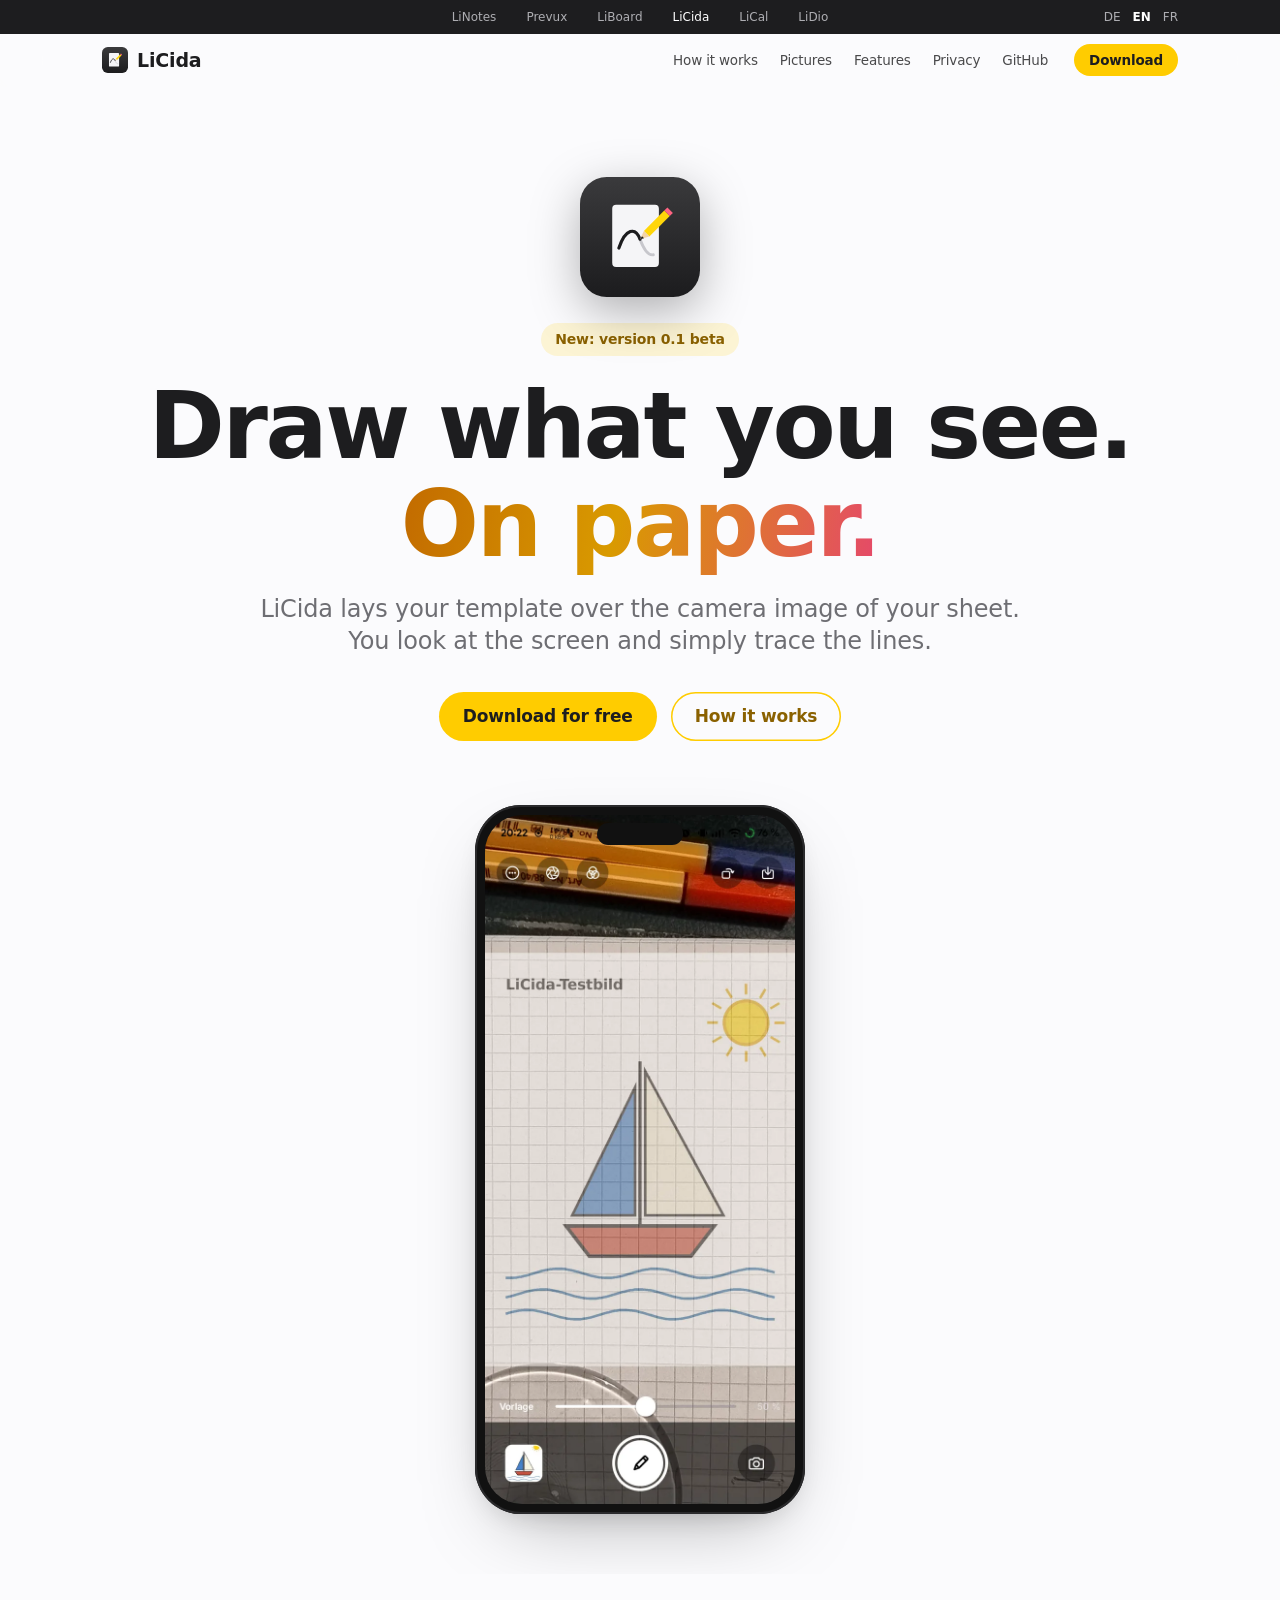
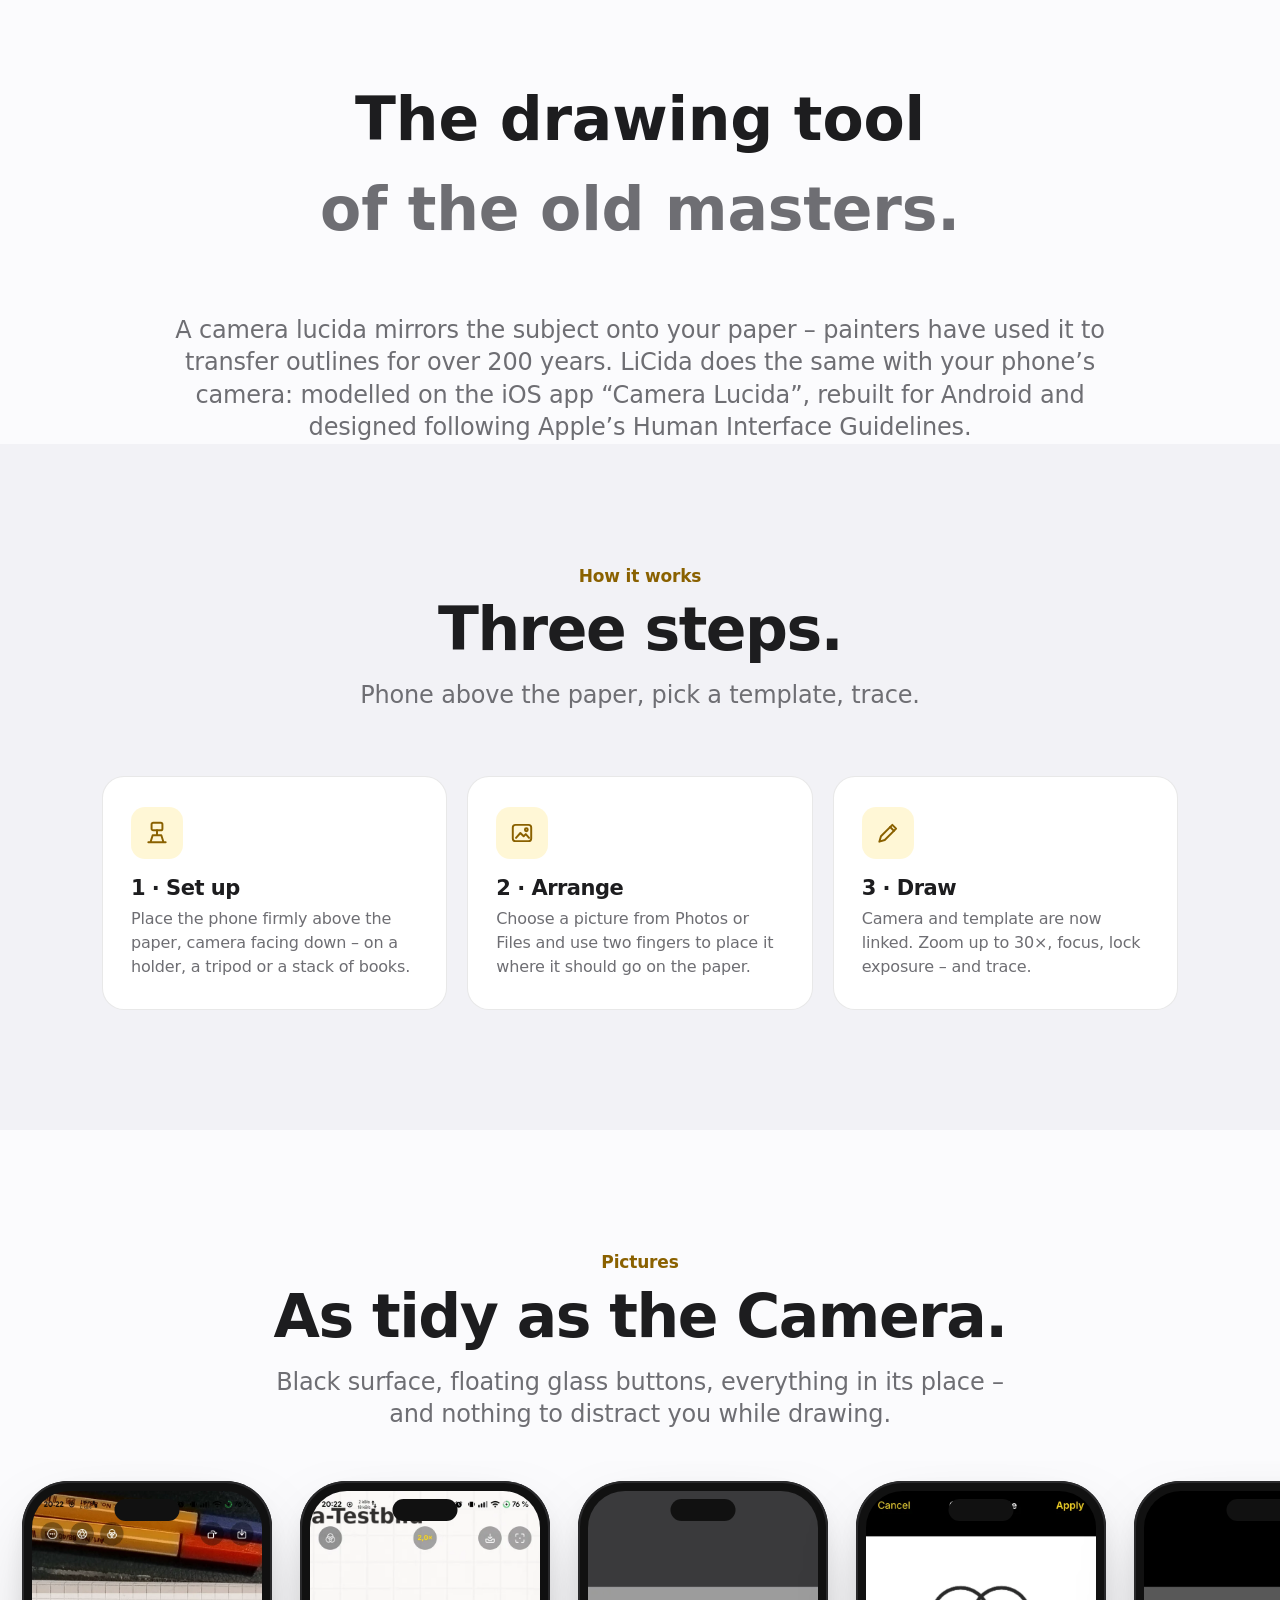
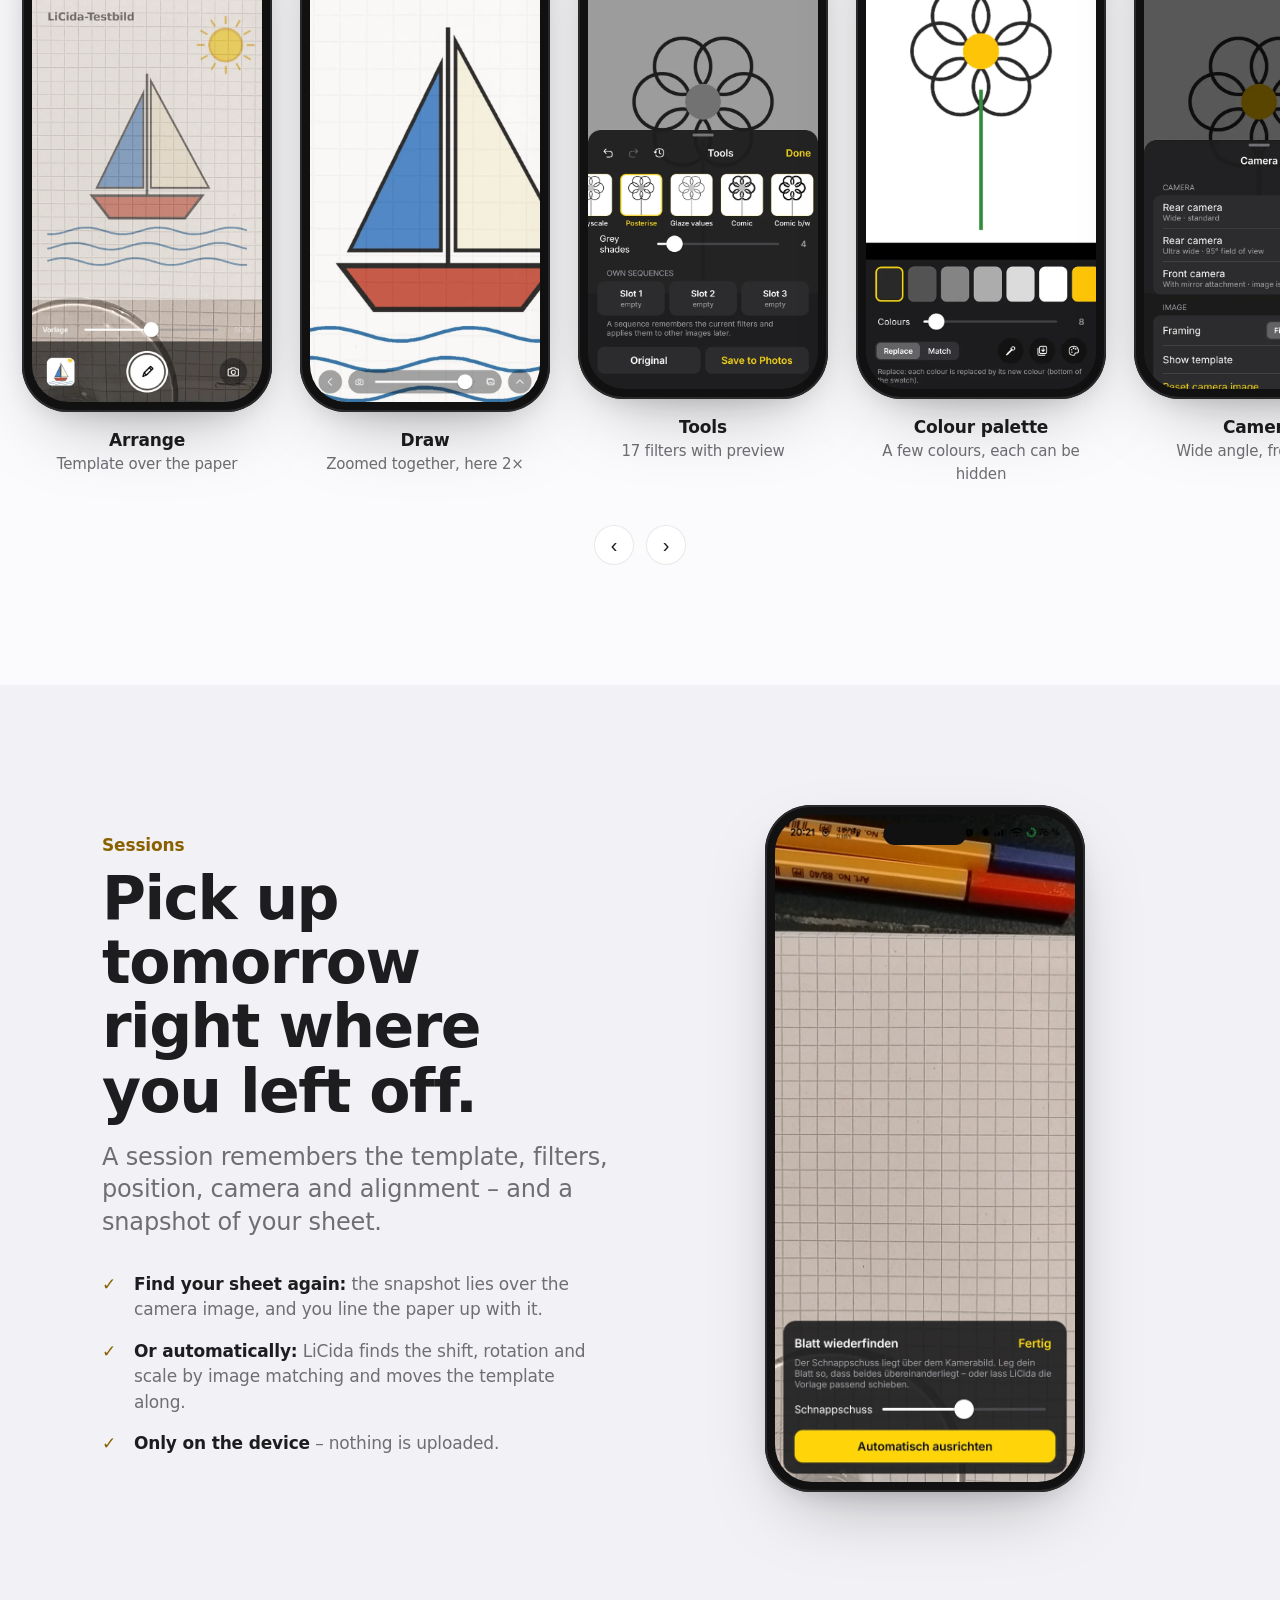
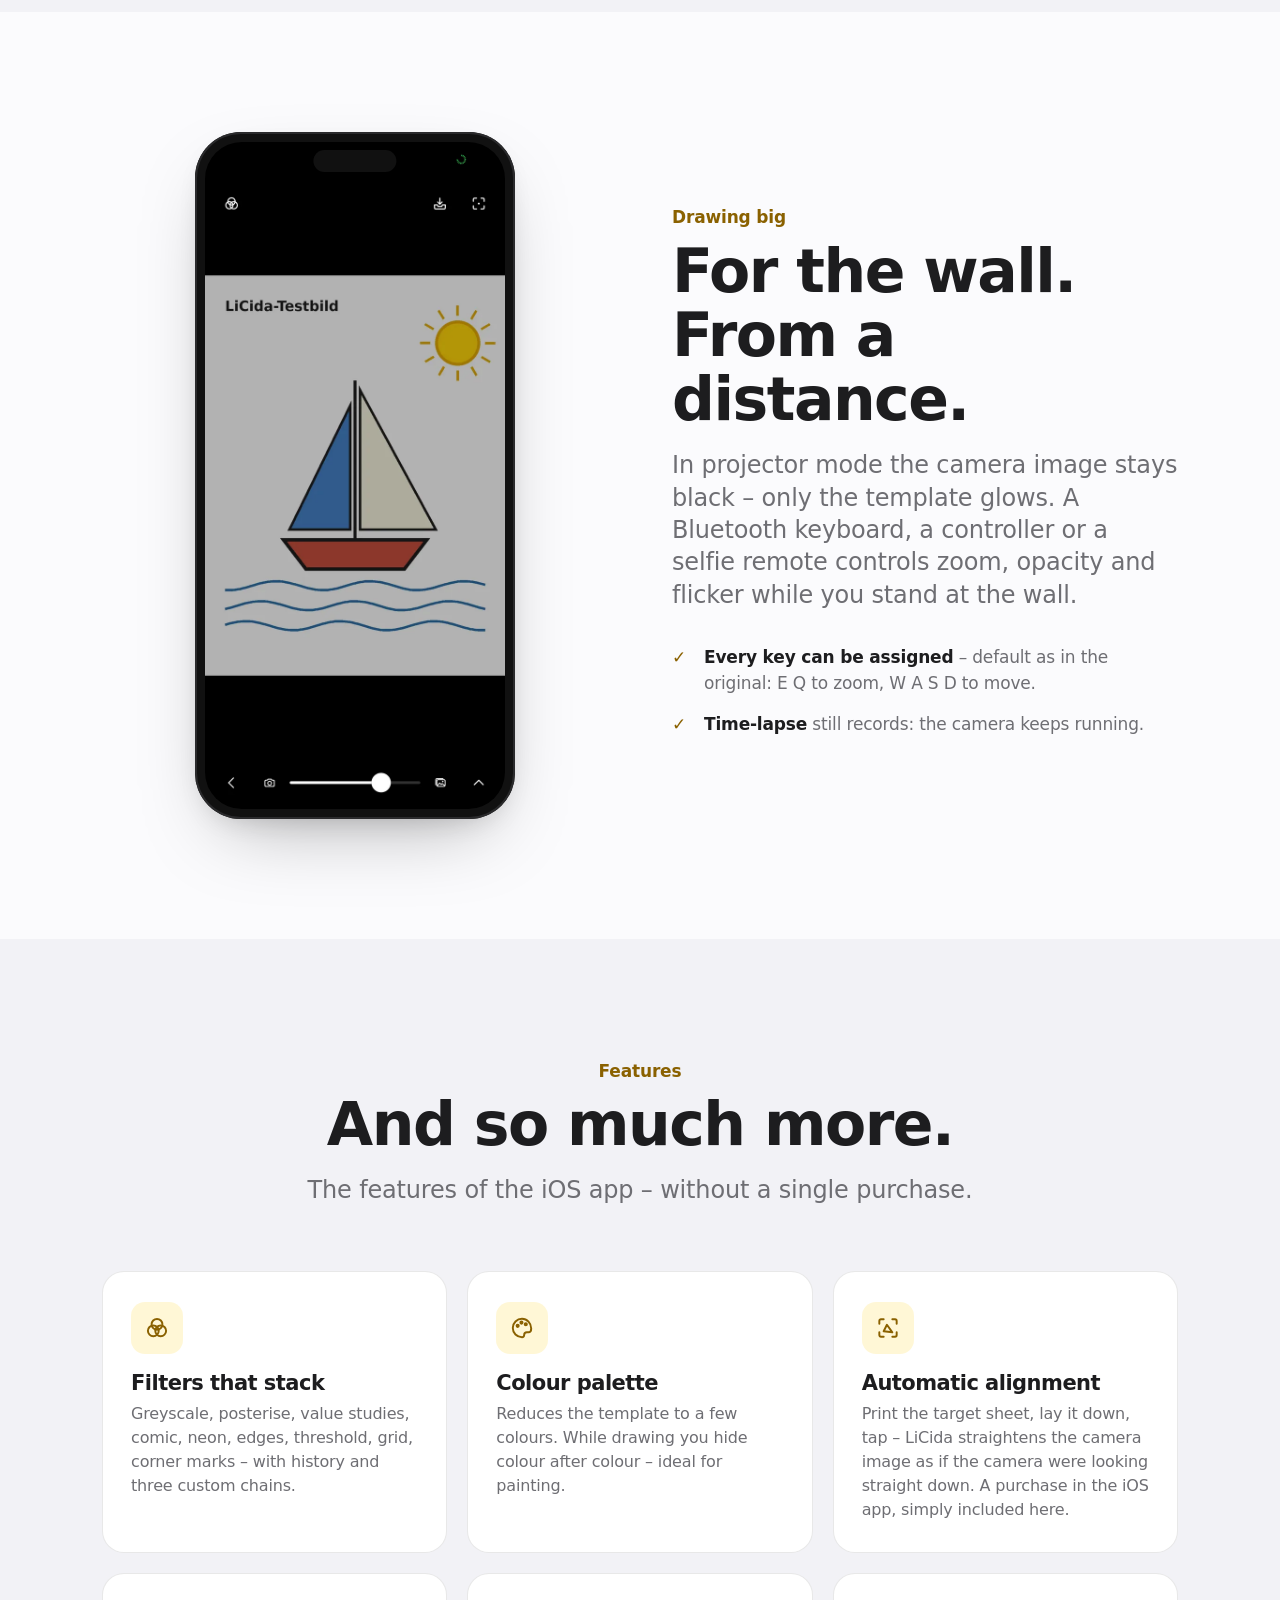
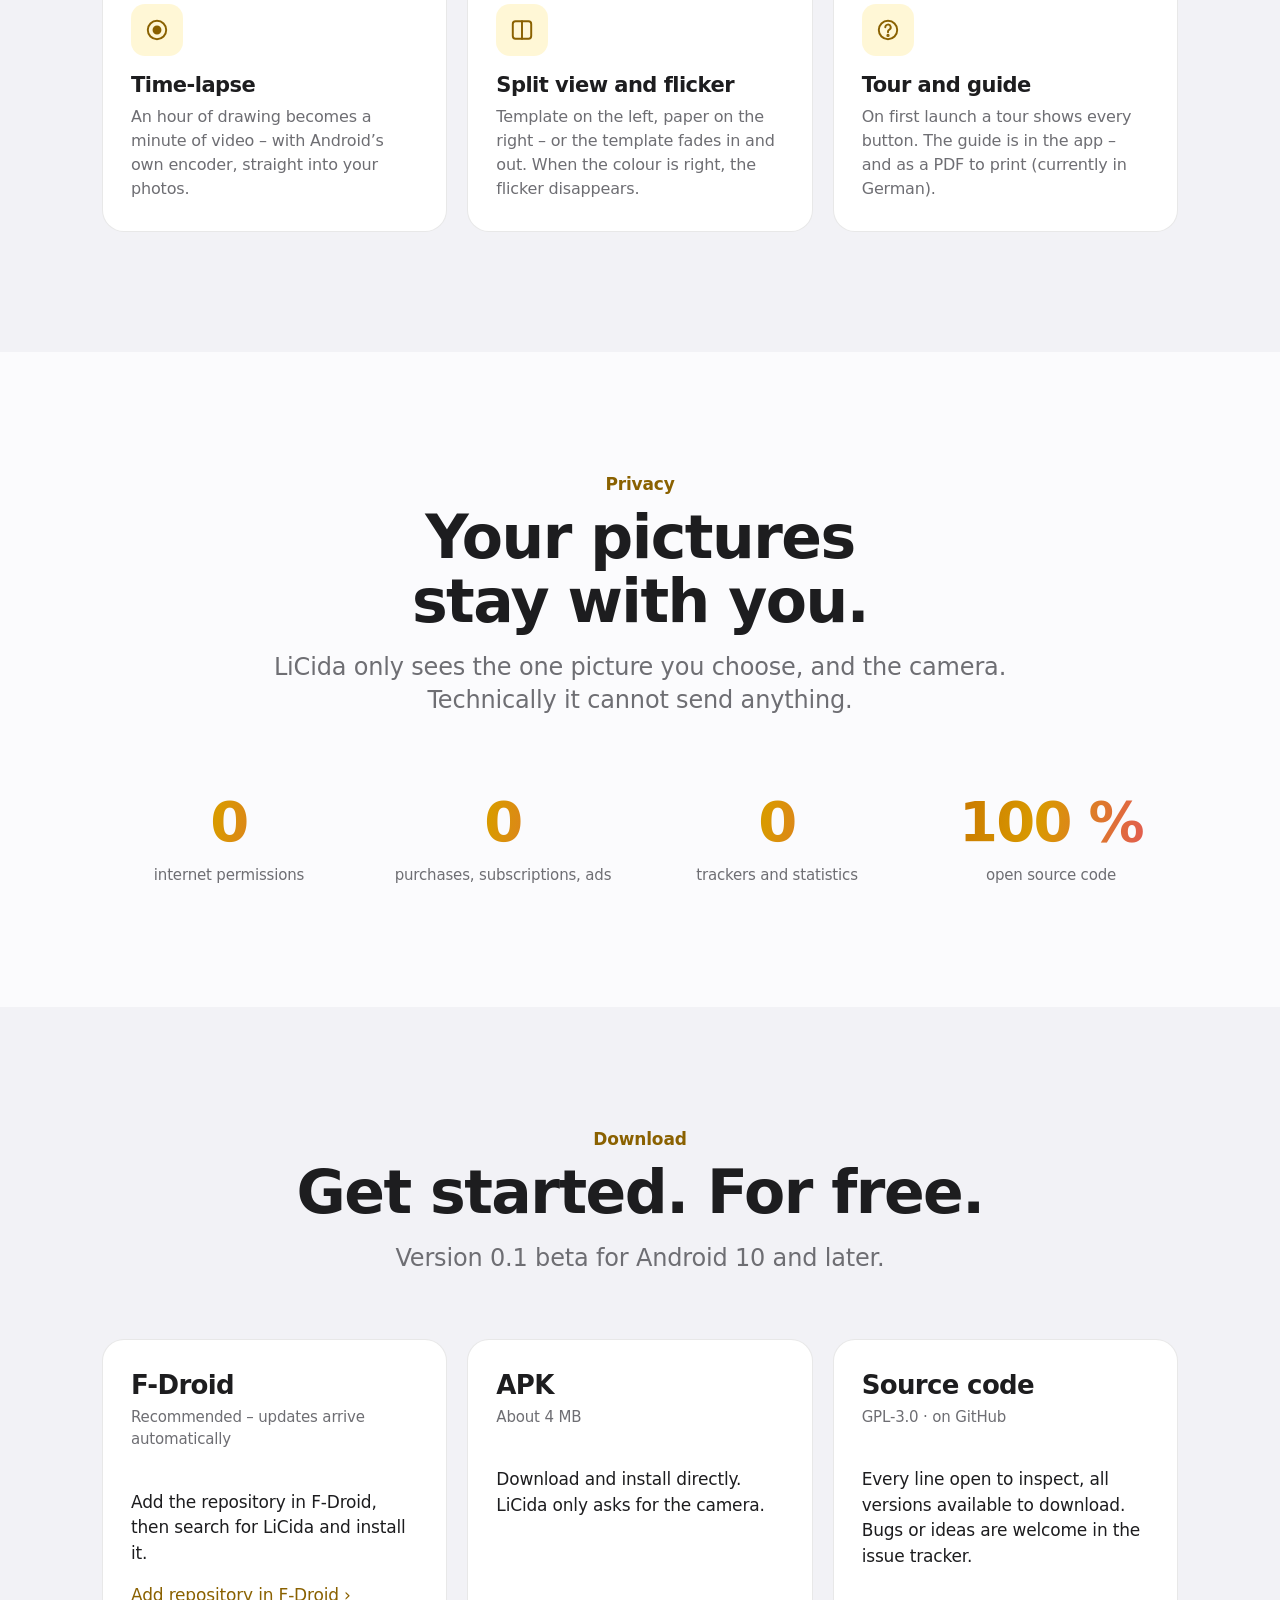
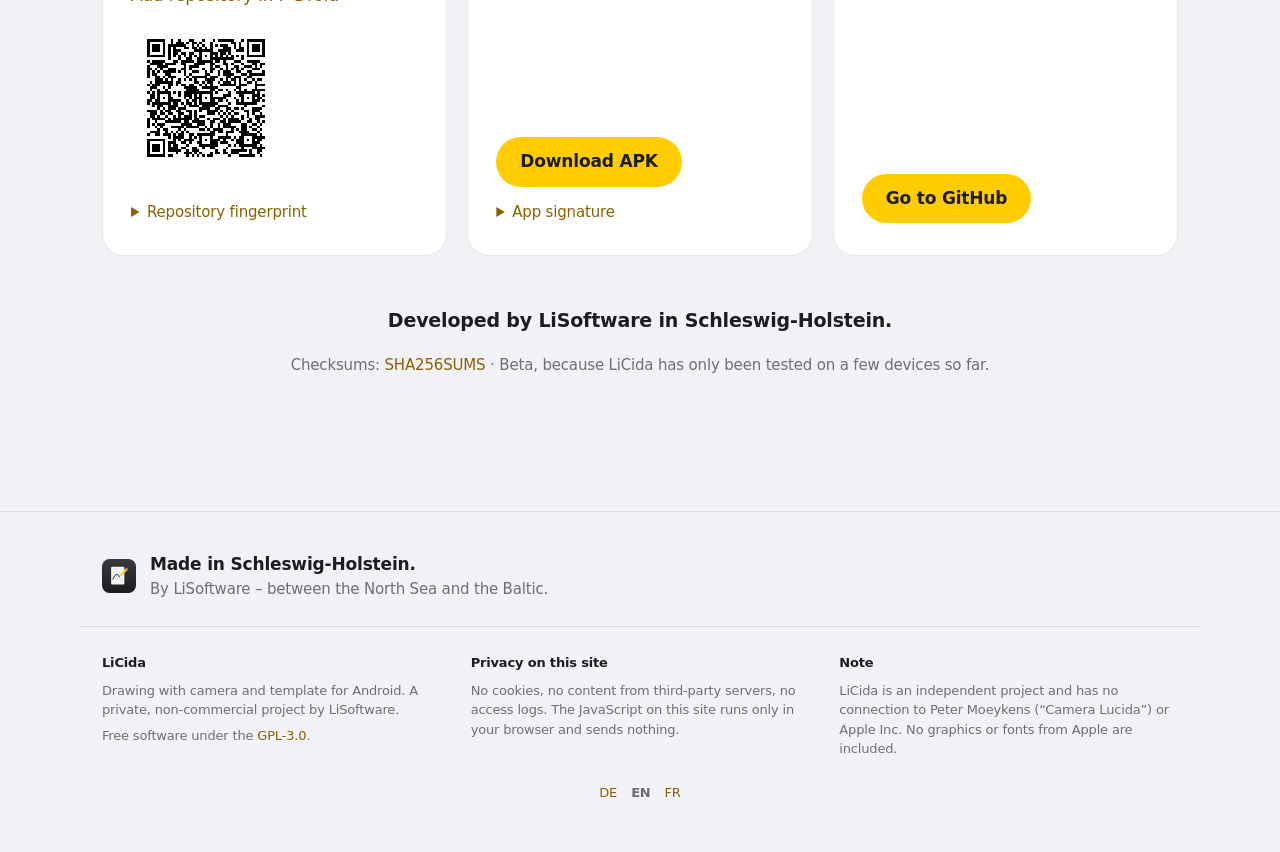
==== homepage/index.html @ 918851d2 "Webseite: Hauptadresse lisoftware.de (lisoft.goip.de leitet um) Co-Authored-By: Claude Opus 5.5 <nor" ====
<!doctype html>
<html lang="de">
<head>
<meta charset="utf-8">
<meta name="viewport" content="width=device-width, initial-scale=1, viewport-fit=cover">
<title>LiCida – Zeichnen mit Kamera und Vorlage</title>
<meta name="description" content="LiCida legt deine Vorlage über das Kamerabild deines Papiers – du ziehst die Linien einfach nach. Für Android, nach Apples Gestaltungsrichtlinien, offline, ohne Käufe und ohne Internetberechtigung.">
<link rel="icon" href="licida.svg" type="image/svg+xml">
<link rel="stylesheet" href="site.css">
<!--lang--><link rel="alternate" hreflang="de" href="https://lisoftware.de/licida/"><link rel="alternate" hreflang="en" href="https://lisoftware.de/licida/en/"><link rel="alternate" hreflang="fr" href="https://lisoftware.de/licida/fr/">
<style>
.apps .wrap { position: relative; }
.lang-switch { position: absolute; right: 22px; display: flex; gap: 12px; }
.lang-switch a[aria-current], .lang-foot a[aria-current] { color: #fff; opacity: 1; font-weight: 600; }
.lang-foot { display: flex; gap: 14px; justify-content: center; padding-top: 18px; font-size: 13px; }
.lang-foot a[aria-current] { color: inherit; }
@media (max-width: 900px) { .lang-switch { display: none; } }
</style>
<script>
(function () {
  try {
    if (document.referrer.indexOf(location.origin) === 0) return;
    var l = ((navigator.languages && navigator.languages[0]) || navigator.language || "").slice(0, 2).toLowerCase();
    if (l === "de") return;
    location.replace((l === "fr" ? "fr/" : "en/") + location.pathname.split("/").pop() + location.hash);
  } catch (e) {}
})();
</script><!--/lang-->
</head>
<body>

<div class="apps">
  <div class="wrap">
    <a href="https://lisoftware.de/linotes/">LiNotes</a>
    <a href="https://lisoftware.de/prevux/">Prevux</a>
    <a href="https://lisoftware.de/liboard/">LiBoard</a>
    <a href="https://lisoftware.de/licida/" aria-current="page">LiCida</a>
    <a href="https://lisoftware.de/lical/">LiCal</a>
    <a href="https://lisoftware.de/lidio/">LiDio</a>
  <!--lang--><span class="lang-switch"><a href="./" hreflang="de" lang="de" aria-current="true">DE</a><a href="en/" hreflang="en" lang="en">EN</a><a href="fr/" hreflang="fr" lang="fr">FR</a></span><!--/lang-->
  </div>
</div>

<header class="nav">
  <div class="wrap">
    <a class="brand" href="#"><img src="licida.svg" alt="">LiCida</a>
    <nav class="links">
      <a href="#so-gehts">So geht's</a>
      <a href="#bilder">Bilder</a>
      <a href="#funktionen">Funktionen</a>
      <a href="#datenschutz">Datenschutz</a>
      <a href="https://github.com/veritasX1/LiCida">GitHub</a>
    </nav>
    <a class="btn small cta" href="#laden">Laden</a>
  </div>
</header>

<main>

<!-- HERO -->
<section class="hero">
  <div class="wrap">
    <img class="app-icon reveal" src="licida.svg" alt="LiCida-Symbol" width="120" height="120">
    <span class="badge reveal">Neu: Version 0.1 Beta</span>
    <h1 class="display reveal d1">Zeichnen, was du siehst.<br><span class="gradient-text">Auf Papier.</span></h1>
    <p class="lead reveal d2">LiCida legt deine Vorlage über das Kamerabild deines Blatts.<br>Du schaust auf den Bildschirm und ziehst die Linien einfach nach.</p>
    <div class="actions reveal d3">
      <a class="btn" href="#laden">Kostenlos laden</a>
      <a class="btn ghost" href="#so-gehts">So geht's</a>
    </div>
    <div class="solo-phone reveal">
      <div class="phone"><img src="img/einrichten.webp" alt="LiCida beim Einrichten: ein Segelboot als Vorlage liegt halb durchsichtig über dem Kamerabild von kariertem Papier" width="640" height="1422"></div>
    </div>
  </div>
</section>

<section class="wrap center" style="padding-top: 40px; max-width: 1000px">
  <p class="headline reveal">Das Zeichengerät<br><span style="color: var(--muted)">der alten Meister.</span></p>
  <p class="lead reveal d1">Eine Camera lucida spiegelt das Motiv auf dein Papier – Maler haben damit seit über 200 Jahren Umrisse übertragen. LiCida macht dasselbe mit der Kamera deines Handys: nach dem Vorbild der iOS-App „Camera Lucida“, neu gebaut für Android und gestaltet nach Apples Human Interface Guidelines.</p>
</section>

<!-- HOW -->
<section id="so-gehts" class="alt">
  <div class="wrap">
    <div class="section-head reveal">
      <p class="eyebrow">So geht's</p>
      <h2 class="headline">Drei Schritte.</h2>
      <p class="lead">Handy über das Papier, Vorlage wählen, nachzeichnen.</p>
    </div>
    <div class="tiles">
      <div class="tile reveal"><div class="icon"><svg viewBox="0 0 24 24" fill="none" stroke="currentColor" stroke-width="1.8" stroke-linecap="round" stroke-linejoin="round"><rect x="7" y="2.5" width="10" height="7" rx="1.5"/><path d="M12 9.5V14M4 20.5h16M6 20.5l2-6.5h8l2 6.5"/></svg></div><h3>1 · Aufbauen</h3><p>Das Handy fest über das Papier stellen, die Kamera nach unten – auf einen Halter, ein Stativ oder einen Stapel Bücher.</p></div>
      <div class="tile reveal d1"><div class="icon"><svg viewBox="0 0 24 24" fill="none" stroke="currentColor" stroke-width="1.8" stroke-linecap="round" stroke-linejoin="round"><rect x="3.5" y="4.5" width="17" height="15" rx="2.5"/><path d="M6.5 16.5l4-4.5 3 3 2-2 3 3.5"/><circle cx="16" cy="9" r="1.3"/></svg></div><h3>2 · Einrichten</h3><p>Ein Bild aus Fotos oder Dateien wählen und mit zwei Fingern so legen, wie es aufs Papier soll.</p></div>
      <div class="tile reveal d2"><div class="icon"><svg viewBox="0 0 24 24" fill="none" stroke="currentColor" stroke-width="1.8" stroke-linecap="round" stroke-linejoin="round"><path d="M4 20l1.5-5L16 4.5l3.5 3.5L9 18.5z"/><path d="M14 6.5l3.5 3.5"/></svg></div><h3>3 · Zeichnen</h3><p>Kamera und Vorlage sind jetzt gekoppelt. Zoomen bis 30×, scharfstellen, Belichtung sperren – und nachzeichnen.</p></div>
    </div>
  </div>
</section>

<!-- SCREENS -->
<section id="bilder">
  <div class="wrap section-head reveal" style="margin-bottom: 30px">
    <p class="eyebrow">Bilder</p>
    <h2 class="headline">Aufgeräumt wie die Kamera.</h2>
    <p class="lead">Schwarze Fläche, schwebende Glasknöpfe, alles an seinem Platz – und nichts, was beim Zeichnen ablenkt.</p>
  </div>
  <div class="carousel" id="pages">
    <figure><div class="phone"><img src="img/einrichten.webp" alt="" loading="lazy"></div><figcaption>Einrichten<span>Vorlage über dem Papier</span></figcaption></figure>
    <figure><div class="phone"><img src="img/zeichnen.webp" alt="" loading="lazy"></div><figcaption>Zeichnen<span>Gekoppelt gezoomt, hier 2×</span></figcaption></figure>
    <figure><div class="phone"><img src="img/werkzeuge.webp" alt="" loading="lazy"></div><figcaption>Werkzeuge<span>17 Filter mit Vorschau</span></figcaption></figure>
    <figure><div class="phone"><img src="img/palette.webp" alt="" loading="lazy"></div><figcaption>Farbpalette<span>Wenige Farben, einzeln ausblendbar</span></figcaption></figure>
    <figure><div class="phone"><img src="img/kamera.webp" alt="" loading="lazy"></div><figcaption>Kamera<span>Weitwinkel, Front, USB</span></figcaption></figure>
    <figure><div class="phone"><img src="img/korrektur.webp" alt="" loading="lazy"></div><figcaption>Ausrichten<span>Automatisch mit Zielbild</span></figcaption></figure>
    <figure><div class="phone"><img src="img/mehr.webp" alt="" loading="lazy"></div><figcaption>Beim Zeichnen<span>Lampe, Teiler, Flimmern</span></figcaption></figure>
    <figure><div class="phone"><img src="img/einstellungen.webp" alt="" loading="lazy"></div><figcaption>Einstellungen<span>Nach Apples Richtlinien</span></figcaption></figure>
    <figure><div class="phone"><img src="img/rundgang.webp" alt="" loading="lazy"></div><figcaption>Rundgang<span>Beim ersten Start</span></figcaption></figure>
  </div>
  <div class="carousel-nav" data-track="#pages"><button data-dir="-1" aria-label="Zurück">‹</button><button data-dir="1" aria-label="Weiter">›</button></div>
</section>

<!-- SESSIONS -->
<section class="alt">
  <div class="wrap">
    <div class="split">
      <div class="reveal">
        <p class="eyebrow">Sitzungen</p>
        <h2 class="headline">Morgen genau<br>dort weiter.</h2>
        <p class="lead">Eine Sitzung merkt sich Vorlage, Filter, Lage, Kamera und Ausrichtung – und einen Schnappschuss deines Blatts.</p>
        <ul class="checks">
          <li><b>Blatt wiederfinden:</b> Der Schnappschuss liegt über dem Kamerabild, du legst das Papier passend hin.</li>
          <li><b>Oder automatisch:</b> LiCida sucht Verschiebung, Drehung und Größe per Bildabgleich und schiebt die Vorlage mit.</li>
          <li><b>Nur auf dem Gerät</b> – nichts wird hochgeladen.</li>
        </ul>
      </div>
      <div class="reveal d1" style="max-width: 320px; margin: 0 auto">
        <div class="phone"><img src="img/wiederfinden.webp" alt="„Blatt wiederfinden“: Schnappschuss über dem Kamerabild, darunter „Automatisch ausrichten“" loading="lazy"></div>
      </div>
    </div>
  </div>
</section>

<!-- PROJECTOR -->
<section>
  <div class="wrap">
    <div class="split reverse">
      <div class="reveal">
        <p class="eyebrow">Groß zeichnen</p>
        <h2 class="headline">Für die Wand.<br>Aus der Ferne.</h2>
        <p class="lead">Im Projektor-Modus bleibt das Kamerabild schwarz – nur die Vorlage leuchtet. Eine Bluetooth-Tastatur, ein Controller oder ein Selfie-Auslöser steuern Zoom, Deckkraft und Flimmern, während du an der Wand stehst.</p>
        <ul class="checks">
          <li><b>Jede Taste belegbar</b> – Standard wie im Original: E Q zoomen, W A S D schieben.</li>
          <li><b>Zeitraffer</b> filmt trotzdem mit: Die Kamera läuft weiter.</li>
        </ul>
      </div>
      <div class="reveal d1" style="max-width: 320px; margin: 0 auto">
        <div class="phone"><img src="img/projektor.webp" alt="Projektor-Modus: schwarzer Hintergrund, nur die Vorlage ist zu sehen" loading="lazy"></div>
      </div>
    </div>
  </div>
</section>

<!-- TILES -->
<section id="funktionen" class="alt">
  <div class="wrap">
    <div class="section-head reveal">
      <p class="eyebrow">Funktionen</p>
      <h2 class="headline">Und so viel mehr.</h2>
      <p class="lead">Die Funktionen der iOS-App – ohne einen einzigen Kauf.</p>
    </div>
    <div class="tiles">
      <div class="tile reveal"><div class="icon"><svg viewBox="0 0 24 24" fill="none" stroke="currentColor" stroke-width="1.8" stroke-linecap="round" stroke-linejoin="round"><circle cx="12" cy="8.6" r="5"/><circle cx="8.6" cy="14.6" r="5"/><circle cx="15.4" cy="14.6" r="5"/></svg></div><h3>Filter, die aufeinander wirken</h3><p>Graustufen, Tontrennung, Lasurwerte, Comic, Neon, Kanten, Schwellwert, Raster, Eckmarken – mit Verlauf und drei eigenen Folgen.</p></div>
      <div class="tile reveal d1"><div class="icon"><svg viewBox="0 0 24 24" fill="none" stroke="currentColor" stroke-width="1.8" stroke-linecap="round" stroke-linejoin="round"><path d="M12 3.5a8.5 8.5 0 1 0 0 17c1.4 0 2-1 2-2 0-1.4 1.1-2.5 2.5-2.5H18c1.7 0 2.5-1.6 2.5-3.5 0-5-3.8-9-8.5-9z"/><circle cx="8" cy="10" r="1"/><circle cx="11.5" cy="7" r="1"/><circle cx="15.5" cy="8.5" r="1"/></svg></div><h3>Farbpalette</h3><p>Fasst die Vorlage zu wenigen Farben zusammen. Beim Zeichnen blendest du Farbe für Farbe aus – ideal zum Malen.</p></div>
      <div class="tile reveal d2"><div class="icon"><svg viewBox="0 0 24 24" fill="none" stroke="currentColor" stroke-width="1.8" stroke-linecap="round" stroke-linejoin="round"><path d="M4 8V5.5A1.5 1.5 0 0 1 5.5 4H8M16 4h2.5A1.5 1.5 0 0 1 20 5.5V8M20 16v2.5a1.5 1.5 0 0 1-1.5 1.5H16M8 20H5.5A1.5 1.5 0 0 1 4 18.5V16"/><path d="M8 15l3-6 5 7z"/></svg></div><h3>Automatisch ausrichten</h3><p>Zielbild ausdrucken, hinlegen, tippen – LiCida entzerrt das Kamerabild, als schaue die Kamera senkrecht von oben. Bei der iOS-App ein Kauf, hier einfach dabei.</p></div>
      <div class="tile reveal"><div class="icon"><svg viewBox="0 0 24 24" fill="none" stroke="currentColor" stroke-width="1.8" stroke-linecap="round" stroke-linejoin="round"><circle cx="12" cy="12" r="8.5"/><circle cx="12" cy="12" r="3.2" fill="currentColor"/></svg></div><h3>Zeitraffer</h3><p>Eine Stunde Zeichnen wird eine Minute Video – mit Androids eigenem Encoder, direkt in deine Fotos.</p></div>
      <div class="tile reveal d1"><div class="icon"><svg viewBox="0 0 24 24" fill="none" stroke="currentColor" stroke-width="1.8" stroke-linecap="round" stroke-linejoin="round"><rect x="3.5" y="4" width="17" height="16" rx="2.5"/><path d="M12 4v16"/></svg></div><h3>Geteilte Ansicht und Flimmern</h3><p>Links Vorlage, rechts Papier – oder die Vorlage blendet ein und aus. Stimmt die Farbe, verschwindet das Flimmern.</p></div>
      <div class="tile reveal d2"><div class="icon"><svg viewBox="0 0 24 24" fill="none" stroke="currentColor" stroke-width="1.8" stroke-linecap="round" stroke-linejoin="round"><circle cx="12" cy="12" r="8.5"/><path d="M9.5 9.5a2.5 2.5 0 1 1 3.5 2.3c-.6.3-1 .8-1 1.5v.7"/><circle cx="12" cy="17" r=".6" fill="currentColor"/></svg></div><h3>Rundgang und Anleitung</h3><p>Beim ersten Start zeigt ein Rundgang jeden Knopf. Die deutsche Anleitung steht in der App – und als PDF zum Ausdrucken.</p></div>
    </div>
  </div>
</section>

<!-- PRIVACY -->
<section id="datenschutz">
  <div class="wrap">
    <div class="section-head reveal">
      <p class="eyebrow">Datenschutz</p>
      <h2 class="headline">Deine Bilder<br>bleiben bei dir.</h2>
      <p class="lead">LiCida sieht nur das eine Bild, das du auswählst, und die Kamera. Senden kann es technisch nichts.</p>
    </div>
    <div class="facts">
      <div class="reveal"><div class="num gradient-text">0</div><div class="lbl">Internetberechtigung</div></div>
      <div class="reveal d1"><div class="num gradient-text">0</div><div class="lbl">Käufe, Abos, Werbung</div></div>
      <div class="reveal d2"><div class="num gradient-text">0</div><div class="lbl">Tracker und Statistik</div></div>
      <div class="reveal d3"><div class="num gradient-text">100 %</div><div class="lbl">offener Quellcode</div></div>
    </div>
  </div>
</section>

<!-- DOWNLOAD -->
<section id="laden" class="alt">
  <div class="wrap">
    <div class="section-head reveal">
      <p class="eyebrow">Laden</p>
      <h2 class="headline">Leg los. Kostenlos.</h2>
      <p class="lead">Version 0.1 Beta für Android 10 und neuer.</p>
    </div>
    <div class="downloads">
      <div class="download reveal">
        <h3>F-Droid</h3>
        <div class="meta">Empfohlen – Updates kommen automatisch</div>
        <div class="grow">
          <p>Paketquelle in F-Droid hinzufügen, dann LiCida suchen und installieren.</p>
          <a href="fdroidrepos://volkskamera.goip.de/fdroid/repo?fingerprint=8DA9DEF44C65856A1B098DB7BF876D48514997EF17C7256E23E91EAC6C486500">Quelle in F-Droid hinzufügen ›</a>
          <img class="qr" src="fdroid-qr.svg" alt="QR-Code der F-Droid-Paketquelle">
        </div>
        <details><summary>Fingerabdruck der Paketquelle</summary>
          <p><code style="word-break: break-all">8DA9DEF44C65856A1B098DB7BF876D48514997EF17C7256E23E91EAC6C486500</code></p>
        </details>
      </div>
      <div class="download reveal d1">
        <h3>APK</h3>
        <div class="meta">Rund 4 MB</div>
        <div class="grow">
          <p>Direkt herunterladen und installieren. LiCida fragt nur nach der Kamera.</p>
        </div>
        <a class="btn" href="download/LiCida-0.1b.apk">APK laden</a>
        <details><summary>App-Signatur</summary>
          <p>SHA-256: <code style="word-break: break-all">7aca15dc655f1581b554f0a2c93cf8eae271330d5c2684dca47a1a26e45da75d</code></p>
        </details>
      </div>
      <div class="download reveal d2">
        <h3>Quelltext</h3>
        <div class="meta">GPL-3.0 · auf GitHub</div>
        <div class="grow">
          <p>Jede Zeile einsehbar, alle Versionen zum Herunterladen. Fehler oder Ideen gern im Issue-Tracker.</p>
        </div>
        <a class="btn" href="https://github.com/veritasX1/LiCida">Zu GitHub</a>
      </div>
    </div>
    <p class="center reveal" style="margin-top: 50px; font-size: 19px; font-weight: 600">Entwickelt von LiSoftware in Schleswig-Holstein.</p>
    <p class="center" style="margin-top: 10px; color: var(--muted); font-size: 15px">Prüfsummen: <a href="download/SHA256SUMS">SHA256SUMS</a> · Beta, weil LiCida bisher nur auf wenigen Geräten getestet ist.</p>
  </div>
</section>

</main>

<footer>
  <div class="wrap made">
    <img src="licida.svg" alt="" width="34" height="34">
    <p><b>Entwickelt in Schleswig-Holstein.</b><br>Von LiSoftware – zwischen Nord- und Ostsee.</p>
  </div>
  <div class="wrap cols">
    <div>
      <h4>LiCida</h4>
      <p>Zeichnen mit Kamera und Vorlage für Android. Ein privates, nichtkommerzielles Projekt von LiSoftware.</p>
      <p>Freie Software unter der <a href="https://github.com/veritasX1/LiCida/blob/main/LICENSE">GPL-3.0</a>.</p>
    </div>
    <div>
      <h4>Datenschutz dieser Seite</h4>
      <p>Keine Cookies, keine Inhalte von fremden Servern, keine Zugriffsprotokolle. Das JavaScript dieser Seite läuft nur in deinem Browser und sendet nichts.</p>
    </div>
    <div>
      <h4>Hinweis</h4>
      <p>LiCida ist ein unabhängiges Projekt und steht in keiner Verbindung zu Peter Moeykens („Camera Lucida“) oder Apple Inc. Es werden keine Grafiken oder Schriften von Apple mitgeliefert.</p>
    </div>
  </div>
<!--lang--><div class="wrap lang-foot"><a href="./" hreflang="de" lang="de" aria-current="true">DE</a><a href="en/" hreflang="en" lang="en">EN</a><a href="fr/" hreflang="fr" lang="fr">FR</a></div><!--/lang-->
</footer>

<script src="site.js"></script>
</body>
</html>
---- homepage/site.css ----
/* LiCida – website. System fonts only, nothing loaded from other servers. */
:root {
  --bg: #fbfbfd;
  --bg-alt: #f2f2f6;
  --card: #ffffff;
  --text: #1d1d1f;
  --muted: #6e6e73;
  --line: rgba(0, 0, 0, 0.09);
  --accent: #ffcc00;
  --accent-text: #8a6100;
  --accent-soft: rgba(255, 204, 0, 0.16);
  --on-accent: #1d1d1f;
  --shadow: 0 30px 80px -30px rgba(0, 0, 0, 0.35), 0 10px 30px -15px rgba(0, 0, 0, 0.2);
  --radius: 22px;
  --nav: rgba(251, 251, 253, 0.72);
  --font: -apple-system, BlinkMacSystemFont, "SF Pro Display", "Segoe UI", Ubuntu, Cantarell, "Noto Sans", system-ui, sans-serif;
  --mono: ui-monospace, "SF Mono", "Ubuntu Mono", "DejaVu Sans Mono", Menlo, monospace;
  color-scheme: light;
}
@media (prefers-color-scheme: dark) {
  :root {
    --bg: #000000;
    --bg-alt: #101012;
    --card: #1c1c1e;
    --text: #f5f5f7;
    --muted: #a1a1a6;
    --line: rgba(255, 255, 255, 0.12);
    --accent: #ffd60a;
    --accent-text: #ffd60a;
    --accent-soft: rgba(255, 214, 10, 0.14);
    --shadow: 0 30px 80px -30px rgba(0, 0, 0, 0.9), 0 10px 30px -15px rgba(0, 0, 0, 0.6);
    --nav: rgba(16, 16, 18, 0.72);
    color-scheme: dark;
  }
}

* { box-sizing: border-box; }
html { scroll-behavior: smooth; scroll-padding-top: 64px; }
body {
  margin: 0;
  background: var(--bg);
  color: var(--text);
  font: 17px/1.5 var(--font);
  letter-spacing: -0.01em;
  -webkit-font-smoothing: antialiased;
  overflow-x: hidden;
}
img { max-width: 100%; height: auto; display: block; }
a { color: var(--accent-text); text-decoration: none; }
a:hover { text-decoration: underline; }
code, pre, kbd { font-family: var(--mono); }
.wrap { max-width: 1120px; margin: 0 auto; padding: 0 22px; }
.narrow { max-width: 760px; margin: 0 auto; padding: 0 22px; }
.center { text-align: center; }

/* --- app strip (same on every app page) --- */
.apps { background: #1d1d1f; font-size: 12px; letter-spacing: 0; }
.apps .wrap { display: flex; justify-content: center; gap: 30px; height: 34px; align-items: center; }
.apps a { color: #d2d2d7; opacity: 0.8; }
.apps a:hover { opacity: 1; text-decoration: none; color: #fff; }
.apps a[aria-current] { color: #fff; opacity: 1; }

/* --- navigation --- */
.nav {
  position: sticky; top: 0; z-index: 50;
  background: var(--nav);
  backdrop-filter: saturate(180%) blur(20px);
  -webkit-backdrop-filter: saturate(180%) blur(20px);
  border-bottom: 1px solid transparent;
  transition: border-color 0.3s;
}
.nav.scrolled { border-bottom-color: var(--line); }
.nav .wrap { display: flex; align-items: center; gap: 26px; height: 52px; }
.nav .brand { display: flex; align-items: center; gap: 9px; font-weight: 600; color: var(--text); font-size: 19px; }
.nav .brand img { width: 26px; height: 26px; }
.nav .links { display: flex; gap: 22px; margin-left: auto; font-size: 13.5px; }
.nav .links a { color: var(--text); opacity: 0.8; }
.nav .links a:hover, .nav .links a.active { opacity: 1; text-decoration: none; color: var(--accent-text); }
.nav .cta { font-size: 13.5px; }
@media (max-width: 760px) { .nav .links { display: none; } .nav .cta { margin-left: auto; } }

/* --- buttons --- */
.btn {
  display: inline-flex; align-items: center; gap: 8px;
  padding: 12px 24px; border-radius: 980px;
  background: var(--accent); color: var(--on-accent); font-weight: 600; font-size: 17px;
  transition: transform 0.2s, filter 0.2s;
}
.btn:hover { text-decoration: none; filter: brightness(1.06); transform: translateY(-1px); }
.btn.small { padding: 6px 15px; font-size: 13.5px; }
.btn.ghost { background: transparent; color: var(--accent-text); box-shadow: inset 0 0 0 1.5px var(--accent); }
.link-arrow::after { content: " ›"; }

/* --- type --- */
.eyebrow { color: var(--accent-text); font-weight: 600; font-size: 17px; margin: 0 0 8px; }
h1, h2, h3 { letter-spacing: -0.025em; line-height: 1.07; margin: 0; }
.display { font-size: clamp(44px, 7.4vw, 92px); font-weight: 700; }
.headline { font-size: clamp(34px, 5vw, 60px); font-weight: 700; }
.title { font-size: clamp(26px, 3.2vw, 40px); font-weight: 700; }
.lead { font-size: clamp(19px, 2vw, 24px); color: var(--muted); line-height: 1.35; margin: 18px 0 0; font-weight: 500; }
.gradient-text {
  background: linear-gradient(100deg, #c26a00 0%, #d99a00 45%, #e5486b 100%);
  -webkit-background-clip: text; background-clip: text; color: transparent;
}

/* --- sections --- */
section { padding: 120px 0; }
section.alt { background: var(--bg-alt); }
.section-head { max-width: 820px; margin: 0 auto 64px; text-align: center; }

/* --- hero --- */
.hero { padding: 90px 0 40px; text-align: center; overflow: hidden; }
.hero .badge {
  display: inline-block; padding: 6px 14px; border-radius: 980px; font-size: 14px; font-weight: 600;
  background: var(--accent-soft); color: var(--accent-text); margin-bottom: 22px;
}
.hero .actions { display: flex; gap: 14px; justify-content: center; flex-wrap: wrap; margin-top: 34px; }
.hero-stage { position: relative; margin: 70px auto 0; max-width: 1080px; padding-bottom: 40px; }
.hero-stage .window { transform: perspective(2400px) rotateX(var(--tilt, 8deg)) scale(var(--scale, 0.96)); transform-origin: 50% 0; transition: transform 0.1s linear; }
.hero-stage .phone { position: absolute; right: -2%; bottom: -10px; width: 23%; min-width: 150px; }

/* --- device frames --- */
.window {
  border-radius: 14px; overflow: hidden; box-shadow: var(--shadow);
  border: 1px solid var(--line); background: var(--card);
}
.phone {
  border-radius: 46px; padding: 10px; background: #111;
  box-shadow: var(--shadow), inset 0 0 0 2px #2a2a2c;
}
.phone img { border-radius: 37px; width: 100%; }
.phone::before {
  content: ""; position: absolute; left: 50%; top: 18px; width: 26%; height: 22px; transform: translateX(-50%);
  background: #111; border-radius: 20px; z-index: 2;
}
.phone { position: relative; }

/* --- reveal animation --- */
.reveal { opacity: 0; transform: translateY(40px); transition: opacity 0.9s cubic-bezier(.2,.7,.2,1), transform 0.9s cubic-bezier(.2,.7,.2,1); }
.reveal.in { opacity: 1; transform: none; }
.reveal.d1 { transition-delay: 0.08s; } .reveal.d2 { transition-delay: 0.16s; } .reveal.d3 { transition-delay: 0.24s; }
@media (prefers-reduced-motion: reduce) { .reveal { opacity: 1; transform: none; transition: none; } .hero-stage .window { transform: none !important; } }

/* --- story: sticky picture, text steps --- */
.story { display: grid; grid-template-columns: 0.85fr 1.15fr; gap: 60px; align-items: start; }
.story .steps .step { min-height: 70vh; display: flex; flex-direction: column; justify-content: center; opacity: 0.28; transition: opacity 0.5s; }
.story .steps .step.active { opacity: 1; }
.story .steps .step h3 { font-size: clamp(26px, 3vw, 36px); margin-bottom: 14px; }
.story .steps .step p { color: var(--muted); font-size: 19px; margin: 0; }
.story .stage { position: sticky; top: 14vh; height: 72vh; display: flex; align-items: center; }
.story .stage .frames { position: relative; width: 100%; aspect-ratio: 16 / 10; }
.story .stage .window { position: absolute; inset: 0; opacity: 0; transform: scale(0.97); transition: opacity 0.6s, transform 0.6s; }
.story .stage .window.show { opacity: 1; transform: none; }
.story .stage .window img { width: 100%; height: 100%; object-fit: cover; object-position: top left; }
@media (max-width: 900px) {
  .story { grid-template-columns: 1fr; }
  .story .stage { display: none; }
  .story .steps .step { min-height: 0; opacity: 1; padding: 30px 0; }
  .story .steps .step .mobile-shot { display: block; margin-top: 22px; }
}
.story .mobile-shot { display: none; }

/* --- tiles --- */
.tiles { display: grid; grid-template-columns: repeat(3, 1fr); gap: 20px; }
.tile {
  background: var(--card); border-radius: var(--radius); padding: 30px 28px; border: 1px solid var(--line);
  transition: transform 0.35s, box-shadow 0.35s;
}
.tile:hover { transform: translateY(-4px); box-shadow: var(--shadow); }
.tile .icon { font-size: 30px; line-height: 1; margin-bottom: 18px; display: inline-flex; width: 52px; height: 52px; border-radius: 14px; align-items: center; justify-content: center; background: var(--accent-soft); }
.tile h3 { font-size: 21px; margin-bottom: 8px; }
.tile p { color: var(--muted); margin: 0; font-size: 16px; }
.tile.wide { grid-column: span 2; }
@media (max-width: 900px) { .tiles { grid-template-columns: 1fr 1fr; } }
@media (max-width: 600px) { .tiles { grid-template-columns: 1fr; } .tile.wide { grid-column: auto; } }

/* --- segmented control + showcase --- */
.segmented { display: inline-flex; padding: 4px; border-radius: 980px; background: var(--card); border: 1px solid var(--line); gap: 2px; flex-wrap: wrap; justify-content: center; }
.segmented button {
  border: 0; background: transparent; color: var(--text); font: 600 15px var(--font); padding: 9px 18px; border-radius: 980px; cursor: pointer;
  transition: background 0.25s, color 0.25s;
}
.segmented button.on { background: var(--accent); color: var(--on-accent); }
.showcase { display: grid; grid-template-columns: 1fr 260px; gap: 40px; align-items: end; margin-top: 46px; }
.showcase .caption { grid-column: 1 / -1; text-align: center; color: var(--muted); font-size: 18px; min-height: 2.8em; }
.showcase .window, .showcase .phone { transition: opacity 0.35s; }
.showcase.fading .window, .showcase.fading .phone { opacity: 0; }
@media (max-width: 800px) { .showcase { grid-template-columns: 1fr; } .showcase .phone { width: 60%; margin: 0 auto; } }

/* --- carousel of phone screens --- */
.carousel { display: flex; gap: 28px; overflow-x: auto; scroll-snap-type: x mandatory; padding: 20px 22px 40px; scrollbar-width: none; }
.carousel::-webkit-scrollbar { display: none; }
.carousel figure { flex: 0 0 250px; margin: 0; scroll-snap-align: center; text-align: center; }
.carousel figcaption { margin-top: 16px; font-weight: 600; }
.carousel figcaption span { display: block; font-weight: 400; color: var(--muted); font-size: 15px; }
.carousel-nav { display: flex; justify-content: center; gap: 12px; }
.carousel-nav button {
  width: 40px; height: 40px; border-radius: 50%; border: 0; background: var(--card); color: var(--text); font-size: 20px; cursor: pointer;
  box-shadow: inset 0 0 0 1px var(--line);
}

/* --- split feature --- */
.split { display: grid; grid-template-columns: 1fr 1fr; gap: 64px; align-items: center; }
.split.reverse > :first-child { order: 2; }
.split ul.checks { list-style: none; padding: 0; margin: 26px 0 0; }
.split ul.checks li { padding: 8px 0 8px 32px; position: relative; color: var(--muted); }
.split ul.checks li b { color: var(--text); font-weight: 600; }
.split ul.checks li::before { content: "✓"; position: absolute; left: 0; color: var(--accent-text); font-weight: 700; }
@media (max-width: 900px) { .split { grid-template-columns: 1fr; gap: 40px; } .split.reverse > :first-child { order: 0; } }

/* --- privacy numbers --- */
.facts { display: grid; grid-template-columns: repeat(4, 1fr); gap: 20px; text-align: center; margin-top: 60px; }
.facts .num { font-size: clamp(36px, 4.4vw, 56px); font-weight: 700; letter-spacing: -0.03em; }
.facts .lbl { color: var(--muted); font-size: 15px; }
@media (max-width: 700px) { .facts { grid-template-columns: 1fr 1fr; } }

/* --- download cards --- */
.downloads { display: grid; grid-template-columns: repeat(3, 1fr); gap: 20px; }
.download { min-width: 0; background: var(--card); border: 1px solid var(--line); border-radius: var(--radius); padding: 32px 28px; display: flex; flex-direction: column; }
.download h3 { font-size: 26px; margin-bottom: 6px; }
.download .meta { color: var(--muted); font-size: 15px; margin-bottom: 22px; }
.download .grow { flex: 1; }
.download .btn { align-self: flex-start; margin-top: 18px; }
.download details { margin-top: 14px; color: var(--muted); font-size: 15px; }
.download details summary { cursor: pointer; color: var(--accent-text); }
.download .qr { width: 150px; margin: 14px 0; background: #fff; padding: 8px; border-radius: 12px; }
@media (max-width: 900px) { .downloads { grid-template-columns: 1fr; } }

/* --- code / terminal --- */
.terminal {
  position: relative; background: #1c1c1e; color: #f5f5f7; border-radius: 14px; overflow: hidden;
  box-shadow: var(--shadow); font: 14.5px/1.6 var(--mono); margin: 22px 0;
}
.terminal .bar { display: flex; gap: 7px; padding: 12px 14px; background: #2c2c2e; }
.terminal .bar i { width: 12px; height: 12px; border-radius: 50%; background: #ff5f57; }
.terminal .bar i:nth-child(2) { background: #febc2e; } .terminal .bar i:nth-child(3) { background: #28c840; }
.terminal .bar span { margin-left: 10px; color: #a1a1a6; font-size: 12.5px; font-family: var(--font); }
.terminal pre { margin: 0; padding: 18px 20px; overflow-x: auto; white-space: pre; }
.terminal .p { color: #9d9bff; } .terminal .ok { color: #30d158; } .terminal .dim { color: #8e8e93; } .terminal .b { font-weight: 700; color: #fff; }
.copy {
  position: absolute; right: 10px; top: 6px; border: 0; border-radius: 8px; padding: 4px 10px; font: 600 12.5px var(--font);
  background: rgba(255, 255, 255, 0.12); color: #fff; cursor: pointer;
}
.copy.done { background: #30d158; color: #000; }
code.inline { background: var(--accent-soft); padding: 1px 6px; border-radius: 6px; font-size: 0.92em; }
kbd { font-size: 0.85em; padding: 2px 7px; border-radius: 6px; border: 1px solid var(--line); background: var(--card); box-shadow: 0 1px 0 var(--line); }

/* --- docs pages (help, server) --- */
.docs { display: grid; grid-template-columns: 240px 1fr; gap: 56px; padding-top: 50px; padding-bottom: 100px; }
.docs nav.toc { position: sticky; top: 76px; align-self: start; max-height: calc(100vh - 100px); overflow-y: auto; font-size: 14.5px; }
.docs nav.toc .search { width: 100%; padding: 9px 12px; border-radius: 10px; border: 1px solid var(--line); background: var(--card); color: var(--text); font: 15px var(--font); margin-bottom: 16px; }
.docs nav.toc h4 { margin: 18px 0 6px; font-size: 12px; text-transform: uppercase; letter-spacing: 0.06em; color: var(--muted); }
.docs nav.toc a { display: block; padding: 5px 10px; border-radius: 8px; color: var(--text); opacity: 0.8; }
.docs nav.toc a:hover { background: var(--accent-soft); text-decoration: none; opacity: 1; }
.docs nav.toc a.active { background: var(--accent-soft); color: var(--accent-text); opacity: 1; font-weight: 600; }
.docs article h1 { font-size: clamp(38px, 5vw, 56px); margin-bottom: 14px; }
.docs article > .lead { margin-bottom: 40px; }
.docs article section { padding: 34px 0 30px; border-top: 1px solid var(--line); }
.docs article section:first-of-type { border-top: 0; }
.docs article h2 { font-size: 30px; margin-bottom: 14px; }
.docs article h3 { font-size: 20px; margin: 26px 0 8px; }
.docs article p, .docs article li { color: var(--muted); }
.docs article p b, .docs article li b { color: var(--text); }
.docs article ol, .docs article ul { padding-left: 22px; }
.docs article li { margin: 6px 0; }
.docs .shots { display: grid; grid-template-columns: 1fr 200px; gap: 26px; align-items: end; margin: 22px 0 8px; }
.docs .shots.single { grid-template-columns: 1fr; }
.docs .shots .phone { border-radius: 30px; padding: 6px; }
.docs .shots .phone img { border-radius: 25px; }
.docs .shots .phone::before { top: 11px; height: 14px; }
.docs .note { background: var(--accent-soft); border-radius: 14px; padding: 14px 18px; margin: 18px 0; color: var(--text); font-size: 16px; }
.docs .tag { display: inline-block; font-size: 12px; font-weight: 600; padding: 2px 8px; border-radius: 6px; background: var(--card); border: 1px solid var(--line); color: var(--muted); margin-right: 4px; vertical-align: 2px; }
.docs section.hidden { display: none; }
.docs .steps-list { counter-reset: step; list-style: none; padding: 0; }
.docs .steps-list > li { counter-increment: step; position: relative; padding: 4px 0 18px 54px; }
.docs .steps-list > li::before {
  content: counter(step); position: absolute; left: 0; top: 0; width: 36px; height: 36px; border-radius: 50%;
  background: var(--accent); color: var(--on-accent); font-weight: 700; display: flex; align-items: center; justify-content: center;
}
.docs .steps-list > li > b:first-child { display: block; color: var(--text); font-size: 19px; margin-bottom: 4px; }
@media (max-width: 900px) { .docs { grid-template-columns: 1fr; } .docs nav.toc { position: static; max-height: none; } .docs .shots { grid-template-columns: 1fr; } .docs .shots .phone { width: 60%; margin: 0 auto; } }

/* --- lightbox --- */
.zoomable { cursor: zoom-in; }
.lightbox {
  position: fixed; inset: 0; z-index: 100; background: rgba(0, 0, 0, 0.82); display: flex; align-items: center; justify-content: center;
  padding: 30px; opacity: 0; pointer-events: none; transition: opacity 0.25s; cursor: zoom-out;
}
.lightbox.open { opacity: 1; pointer-events: auto; }
.lightbox img { max-width: 100%; max-height: 100%; border-radius: 12px; box-shadow: 0 30px 90px rgba(0, 0, 0, 0.6); }

/* --- footer --- */
footer { background: var(--bg-alt); color: var(--muted); font-size: 13px; padding: 40px 0 50px; border-top: 1px solid var(--line); }
footer .made { display: flex; align-items: center; gap: 14px; padding-bottom: 26px; margin-bottom: 26px; border-bottom: 1px solid var(--line); }
footer .made p { margin: 0; font-size: 15px; color: var(--muted); }
footer .made b { color: var(--text); font-size: 17px; }
footer .cols { display: grid; grid-template-columns: repeat(3, 1fr); gap: 30px; }
footer h4 { color: var(--text); font-size: 13px; margin: 0 0 8px; }
footer p { margin: 0 0 6px; }
@media (max-width: 700px) { footer .cols { grid-template-columns: 1fr; } }

/* --- diagram (server page) --- */
.diagram { background: var(--card); border: 1px solid var(--line); border-radius: var(--radius); padding: 26px; margin: 22px 0; }
.diagram svg { width: 100%; height: auto; }
.diagram text { fill: var(--text); font: 600 14px var(--font); }
.diagram .sub { fill: var(--muted); font-weight: 400; font-size: 12.5px; }
.diagram .box { fill: var(--bg-alt); stroke: var(--line); }
.diagram .acc { fill: var(--accent-soft); stroke: var(--accent); }
.diagram .wire { stroke: var(--accent); stroke-width: 2; fill: none; stroke-dasharray: 6 6; animation: flow 1.2s linear infinite; }
@keyframes flow { to { stroke-dashoffset: -24; } }

/* window with an overlapping phone (like the hero) */
.duo { position: relative; padding: 0 9% 40px 0; }
.duo .phone { position: absolute; right: 0; bottom: 0; width: 21%; min-width: 120px; }
.showcase.duo-wrap { display: block; max-width: 1000px; margin-left: auto; margin-right: auto; }
.showcase.duo-wrap .caption { margin-top: 26px; }
.docs .shots > div:not(.window):not(.phone) { align-self: start; }
@media (max-width: 600px) {
  .phone { border-radius: 26px; padding: 5px; }
  .phone img { border-radius: 22px; }
  .phone::before { top: 9px; height: 10px; }
  .hero-stage .phone, .duo .phone { width: 30%; min-width: 0; }
  .hero-stage .phone { right: 0; bottom: 0; }
  section { padding: 80px 0; }
}

/* --- shared with Prevux: app icon in the hero, line symbols in tiles, shortcut table --- */
.hero .app-icon { width: 120px; height: 120px; margin: 0 auto 26px; filter: drop-shadow(0 14px 24px rgba(0, 0, 0, 0.3)); }
.tile .icon svg { width: 26px; height: 26px; color: var(--accent-text); }
.install { display: grid; grid-template-columns: 1.25fr 0.75fr; gap: 20px; }
.install .download .btn { margin-top: 8px; }
table.keys { width: 100%; border-collapse: collapse; font-size: 15.5px; }
table.keys td { padding: 9px 0; border-bottom: 1px solid var(--line); vertical-align: top; color: var(--muted); }
table.keys td:last-child { text-align: right; white-space: nowrap; padding-left: 12px; }
table.keys tr:last-child td { border-bottom: 0; }
.download .note { background: var(--accent-soft); border-radius: 14px; padding: 14px 18px; margin: 18px 0 0; color: var(--text); font-size: 16px; }
@media (max-width: 900px) { .install { grid-template-columns: 1fr; } }

/* --- LiCida (as LiBoard): a phone on its own in the hero (no window next to it) --- */
.solo-phone { max-width: 330px; margin: 64px auto 0; padding-bottom: 20px; }
@media (max-width: 600px) { .solo-phone { max-width: 260px; } }
@media (prefers-color-scheme: dark) {
  .gradient-text { background-image: linear-gradient(100deg, #ff9f0a 0%, #ffd60a 45%, #ff6482 100%); }
}
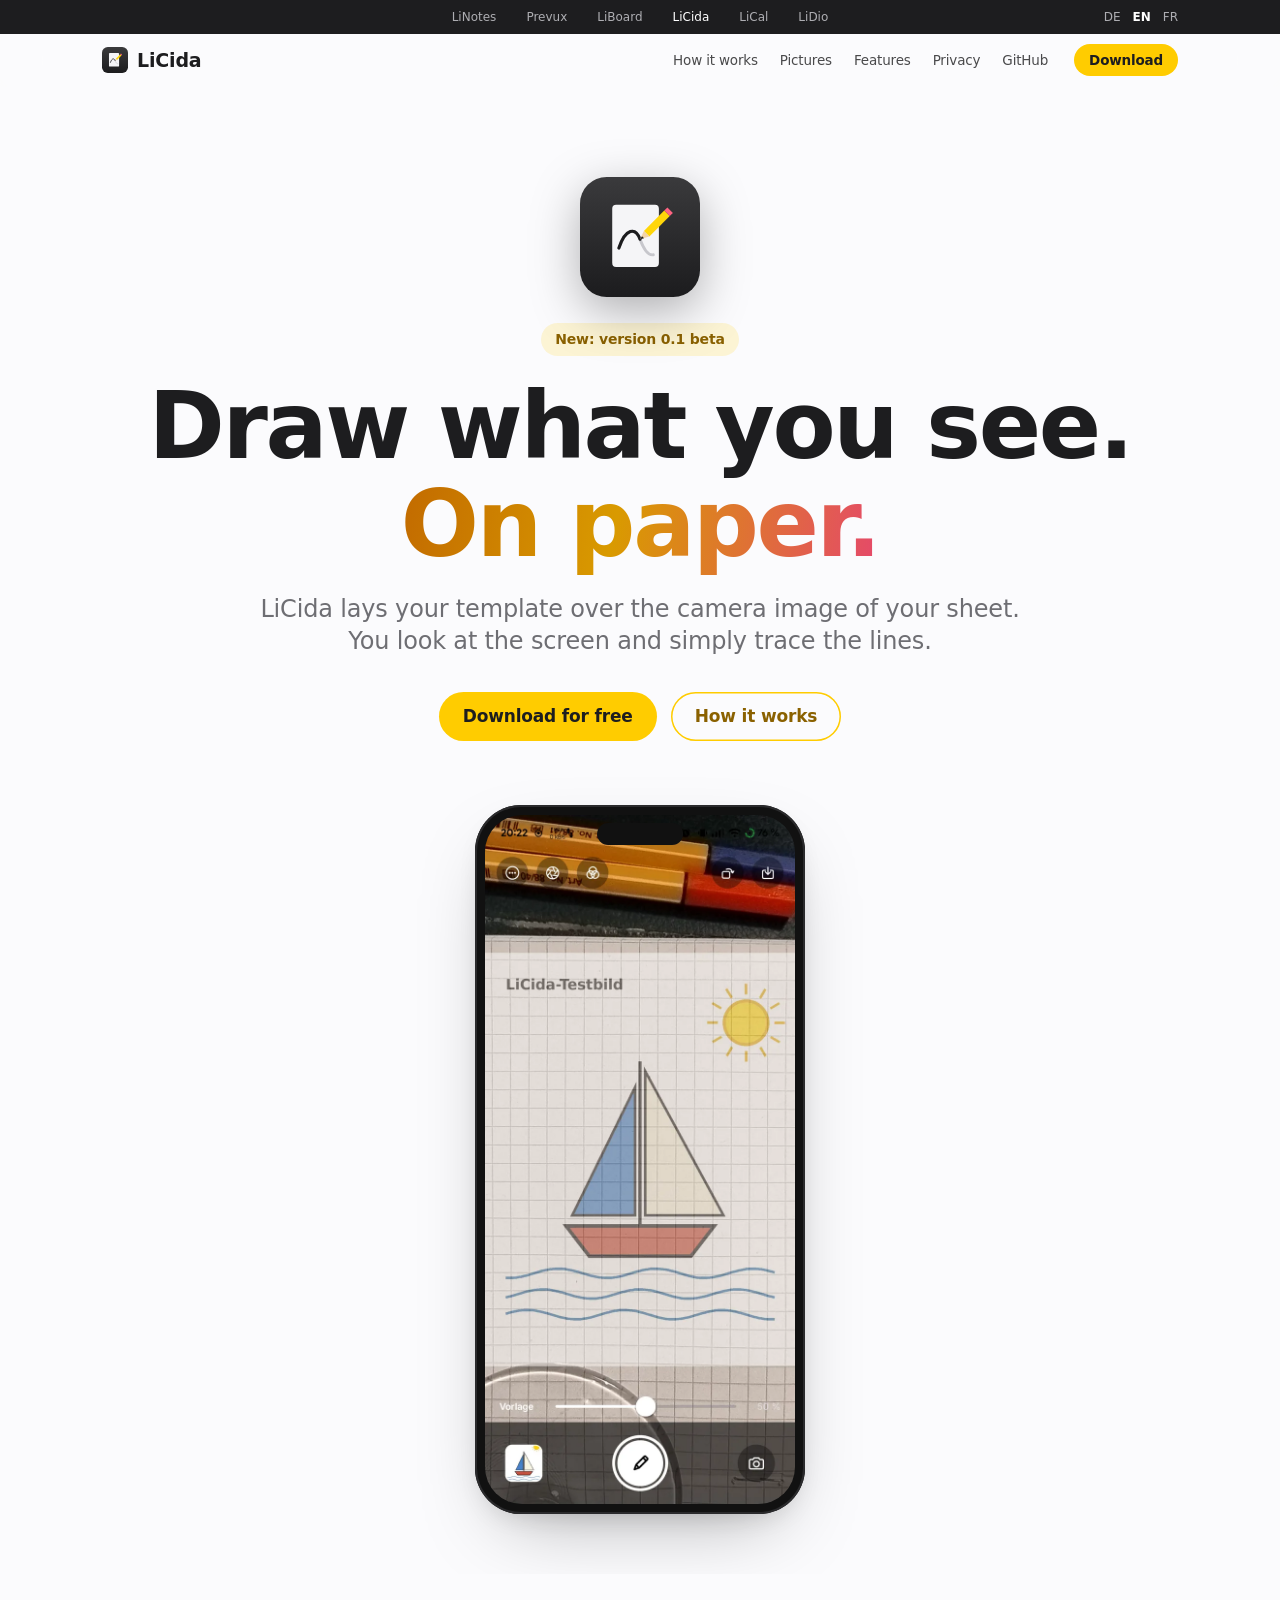
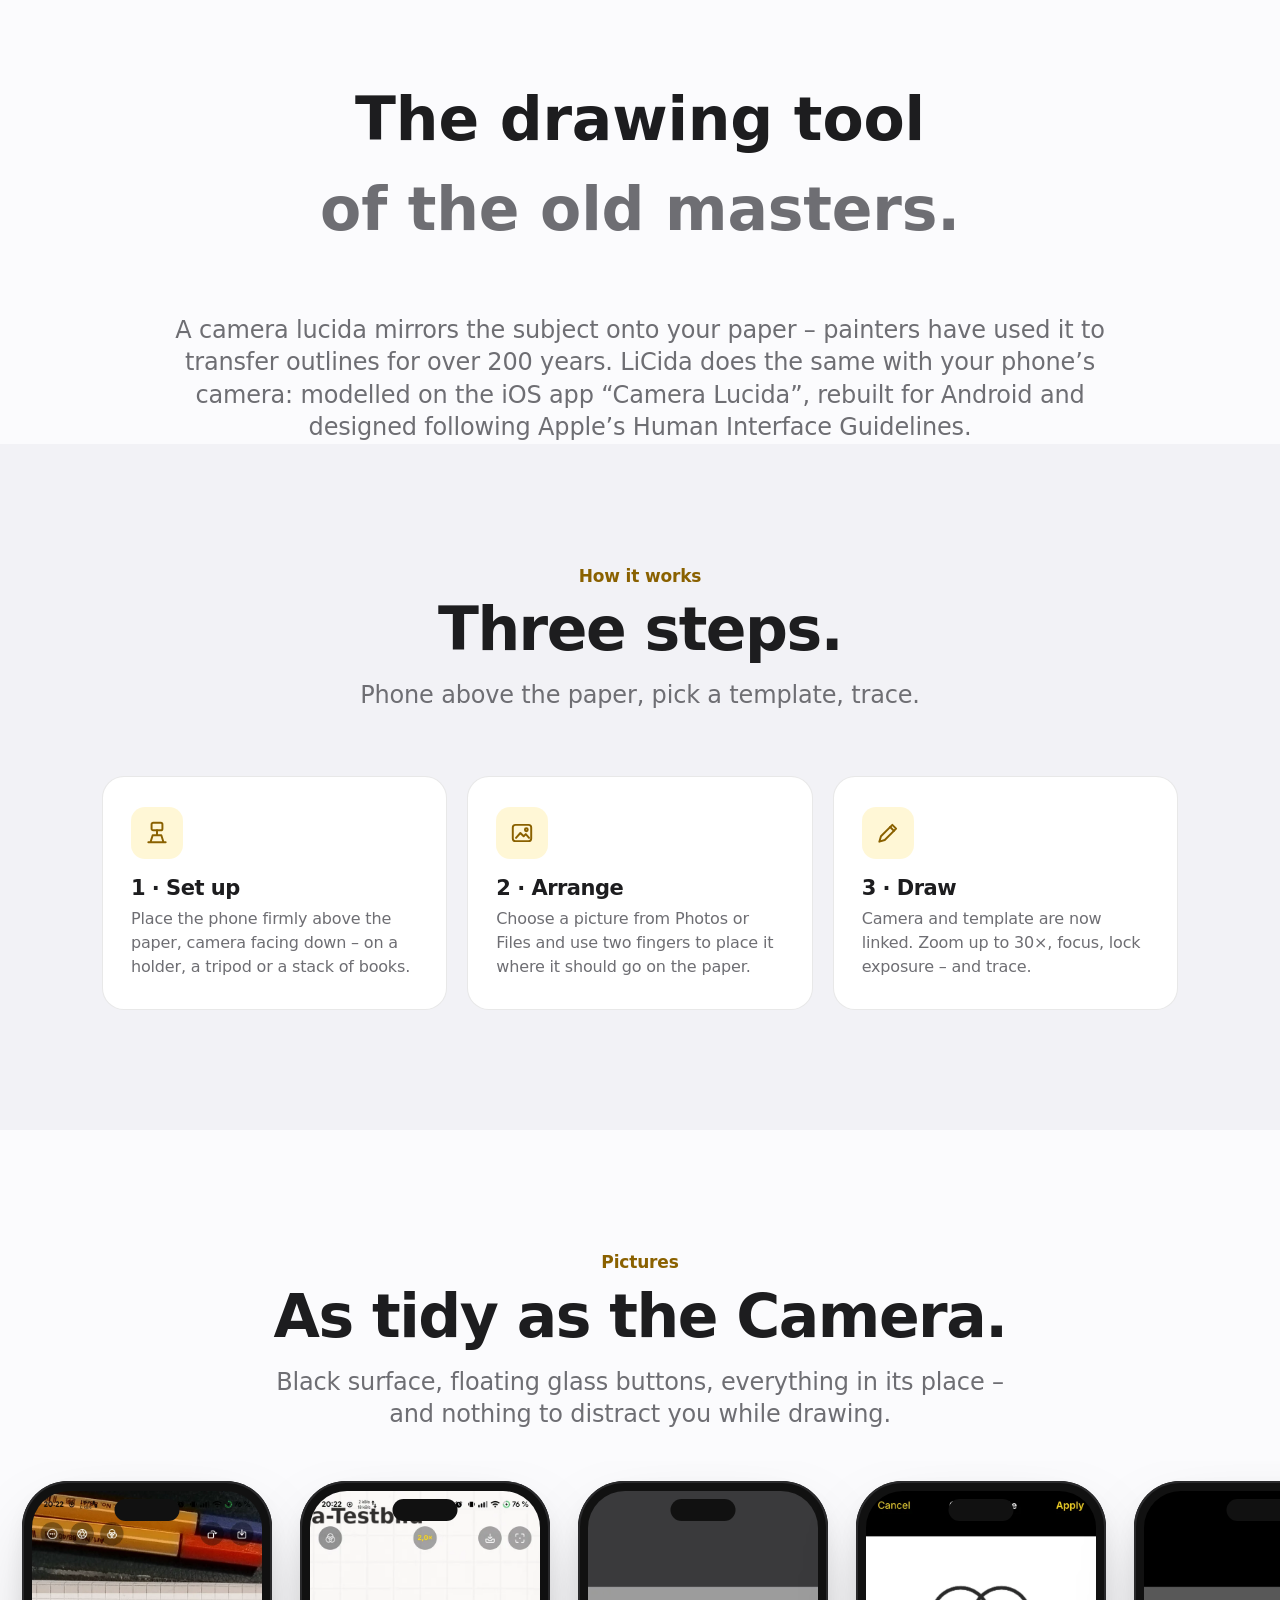
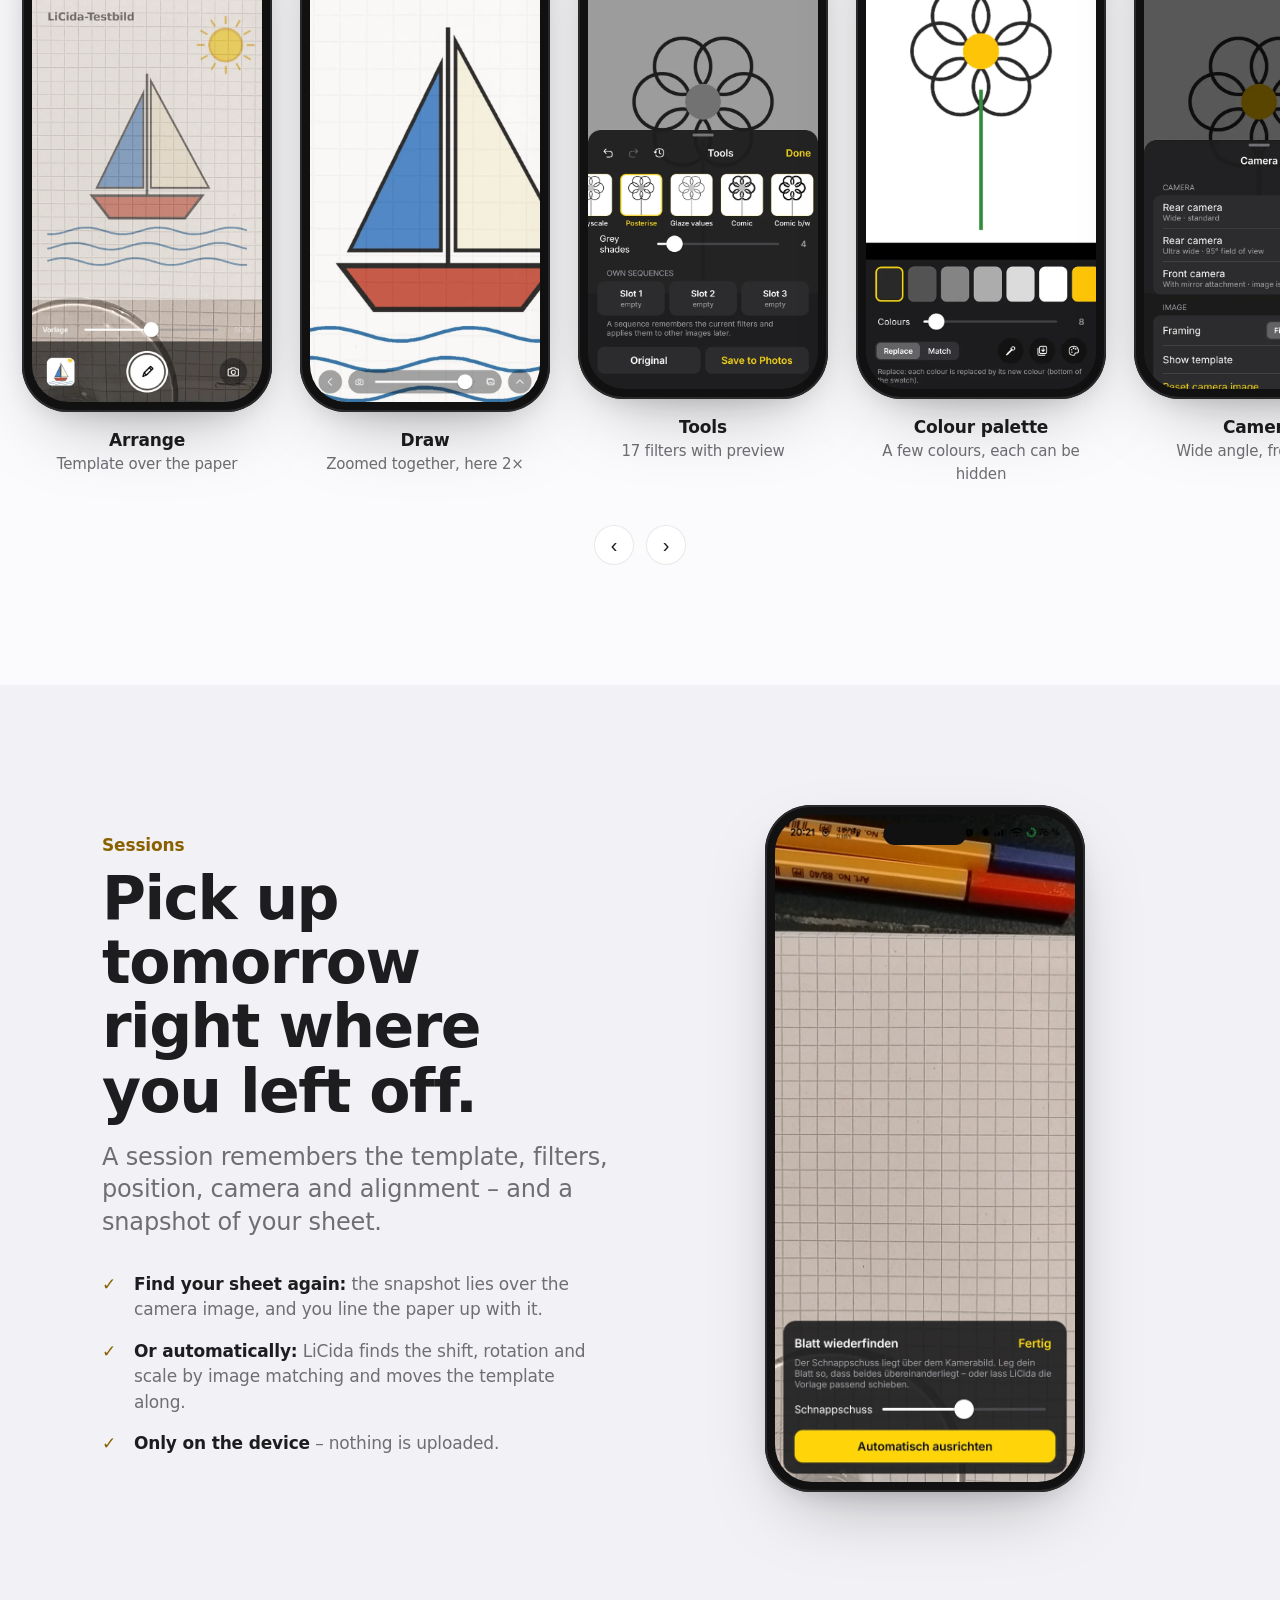
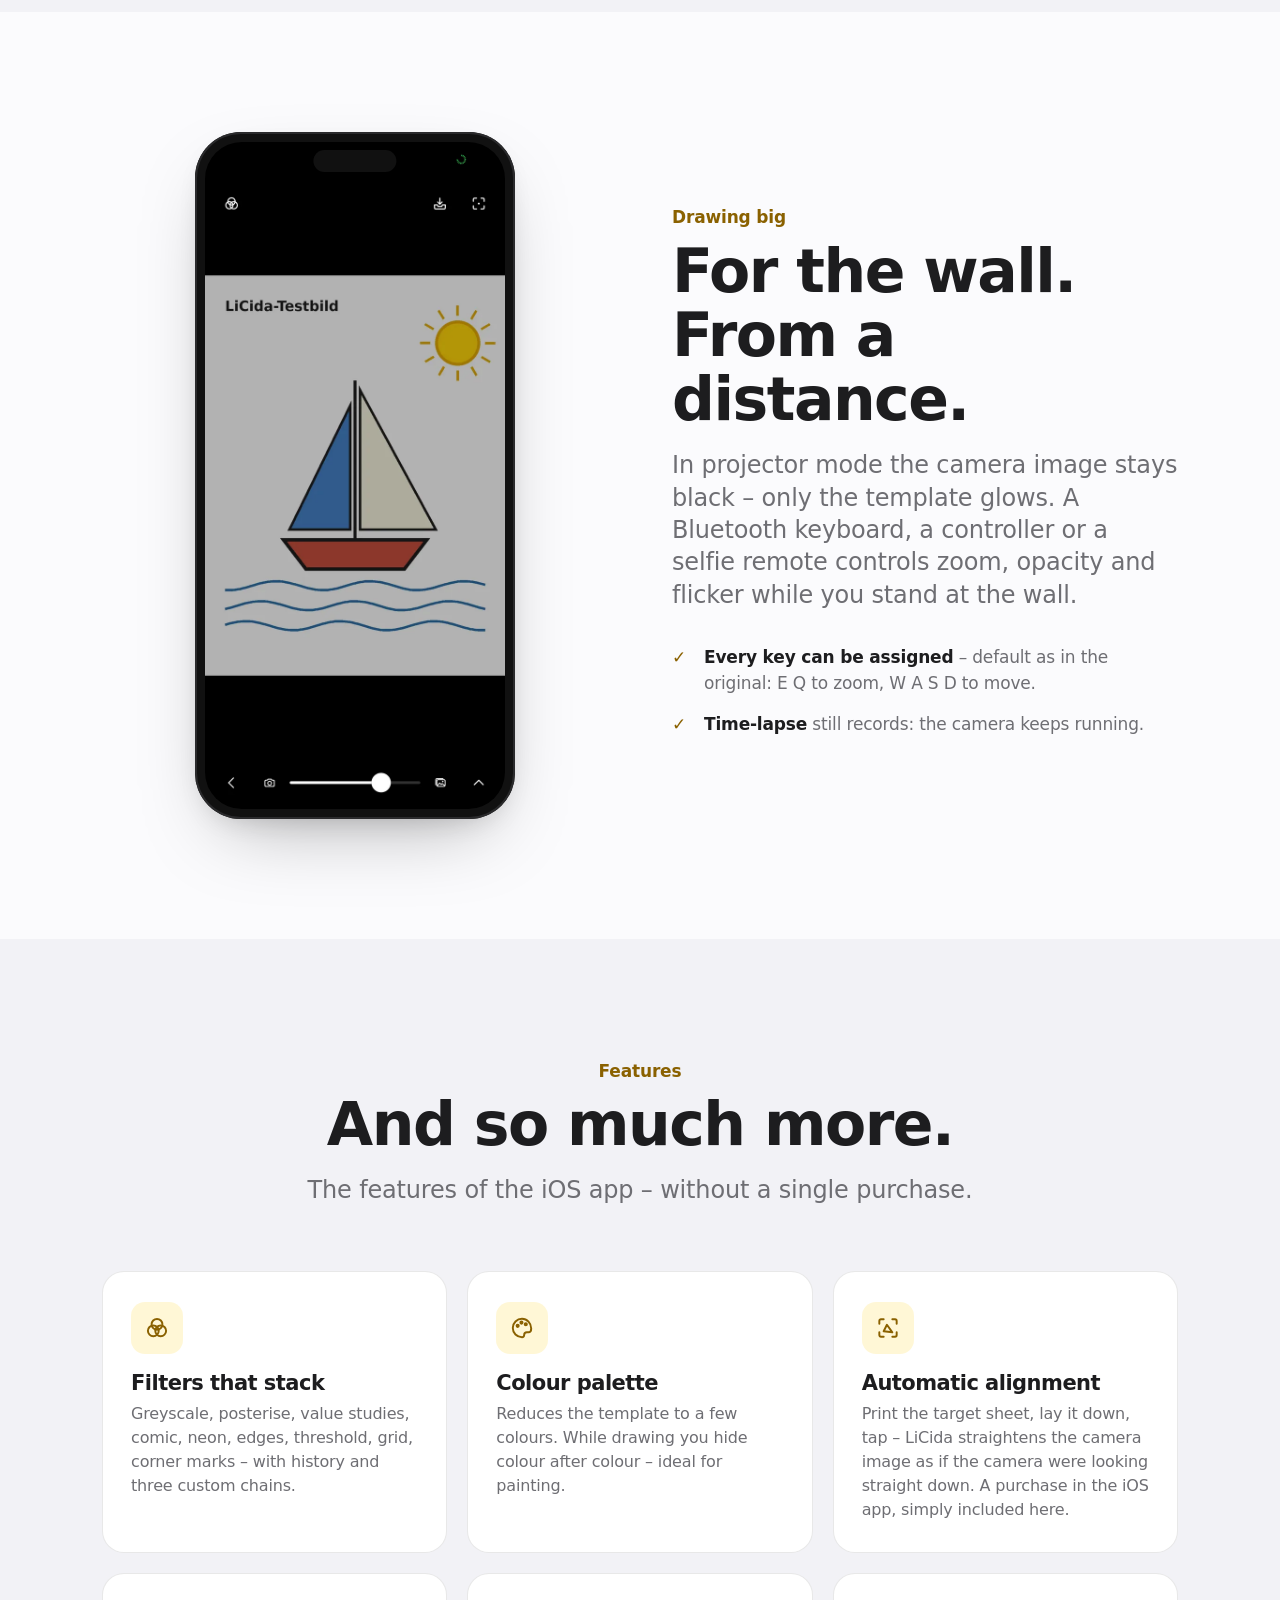
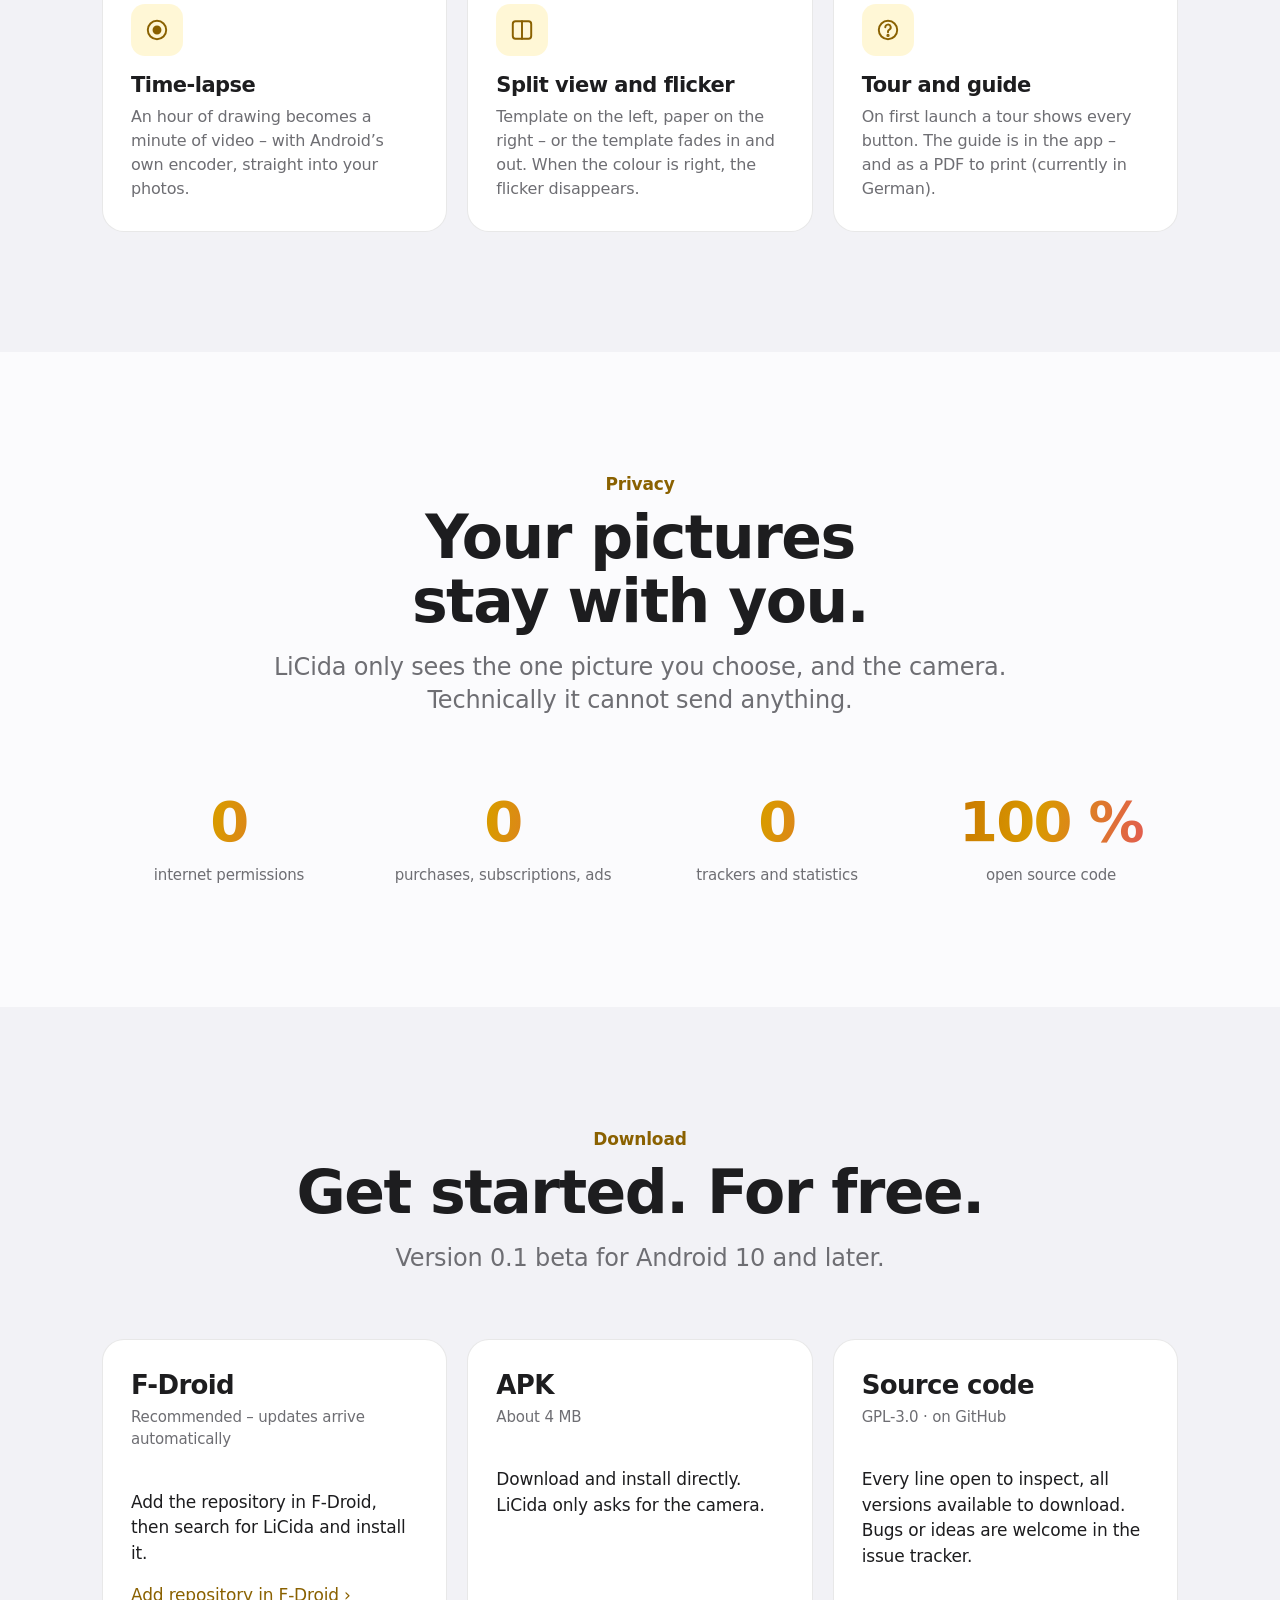
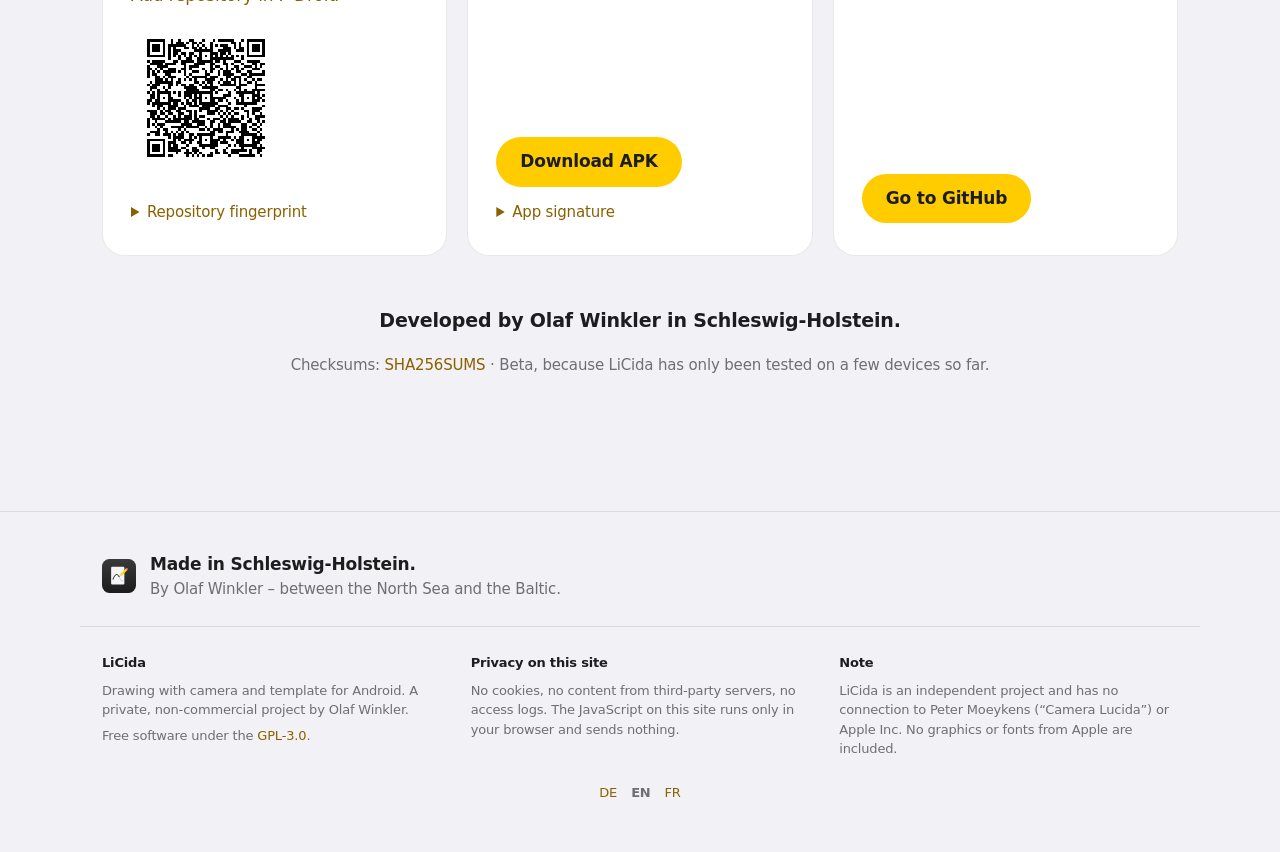
==== commit fd6c169a: "Webseite: Hauptadresse lisoftware.de (lisoft.goip.de leitet um) Co-Authored-By: Claude Opus 5.5 <nor" ====
--- a/homepage/index.html
+++ b/homepage/index.html
@@ -234,7 +234,7 @@
         <a class="btn" href="https://github.com/veritasX1/LiCida">Zu GitHub</a>
       </div>
     </div>
-    <p class="center reveal" style="margin-top: 50px; font-size: 19px; font-weight: 600">Entwickelt von LiSoftware in Schleswig-Holstein.</p>
+    <p class="center reveal" style="margin-top: 50px; font-size: 19px; font-weight: 600">Entwickelt von Olaf Winkler in Schleswig-Holstein.</p>
     <p class="center" style="margin-top: 10px; color: var(--muted); font-size: 15px">Prüfsummen: <a href="download/SHA256SUMS">SHA256SUMS</a> · Beta, weil LiCida bisher nur auf wenigen Geräten getestet ist.</p>
   </div>
 </section>
@@ -244,12 +244,12 @@
 <footer>
   <div class="wrap made">
     <img src="licida.svg" alt="" width="34" height="34">
-    <p><b>Entwickelt in Schleswig-Holstein.</b><br>Von LiSoftware – zwischen Nord- und Ostsee.</p>
+    <p><b>Entwickelt in Schleswig-Holstein.</b><br>Von Olaf Winkler – zwischen Nord- und Ostsee.</p>
   </div>
   <div class="wrap cols">
     <div>
       <h4>LiCida</h4>
-      <p>Zeichnen mit Kamera und Vorlage für Android. Ein privates, nichtkommerzielles Projekt von LiSoftware.</p>
+      <p>Zeichnen mit Kamera und Vorlage für Android. Ein privates, nichtkommerzielles Projekt von Olaf Winkler.</p>
       <p>Freie Software unter der <a href="https://github.com/veritasX1/LiCida/blob/main/LICENSE">GPL-3.0</a>.</p>
     </div>
     <div>
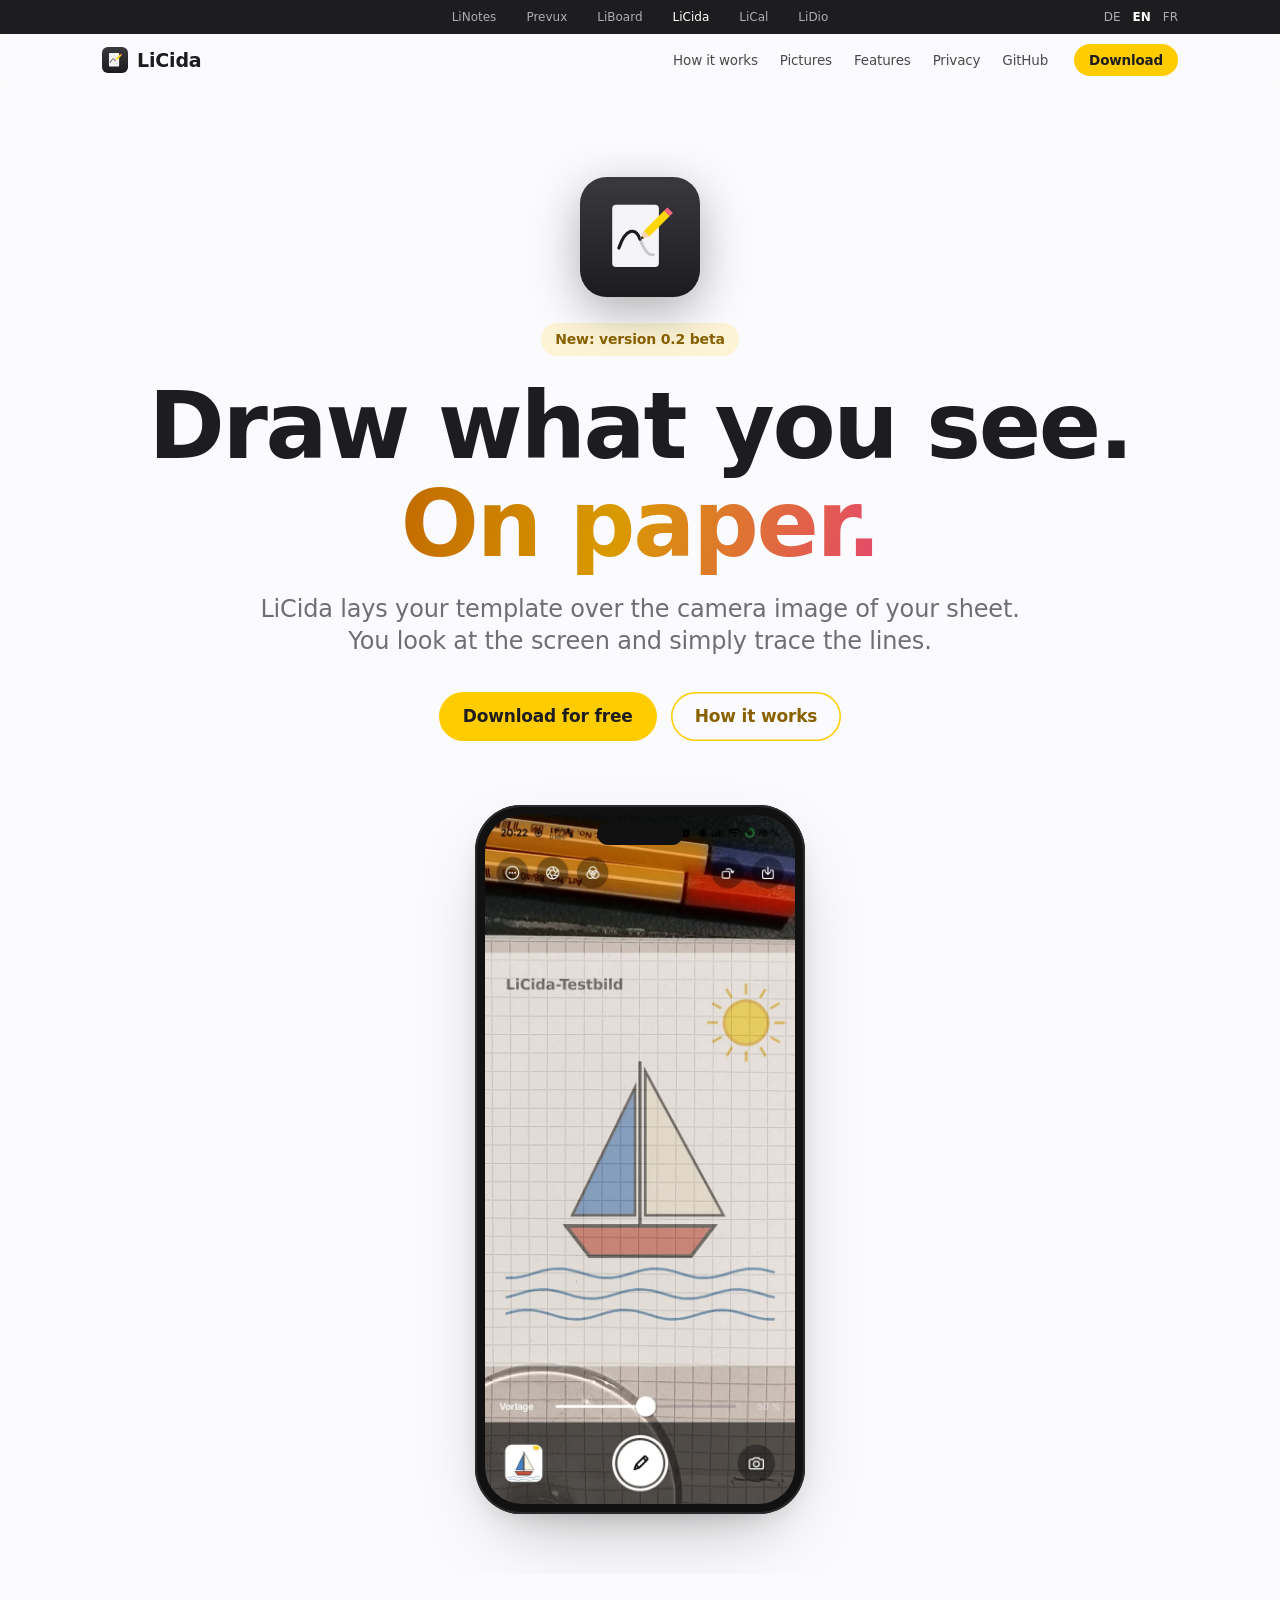
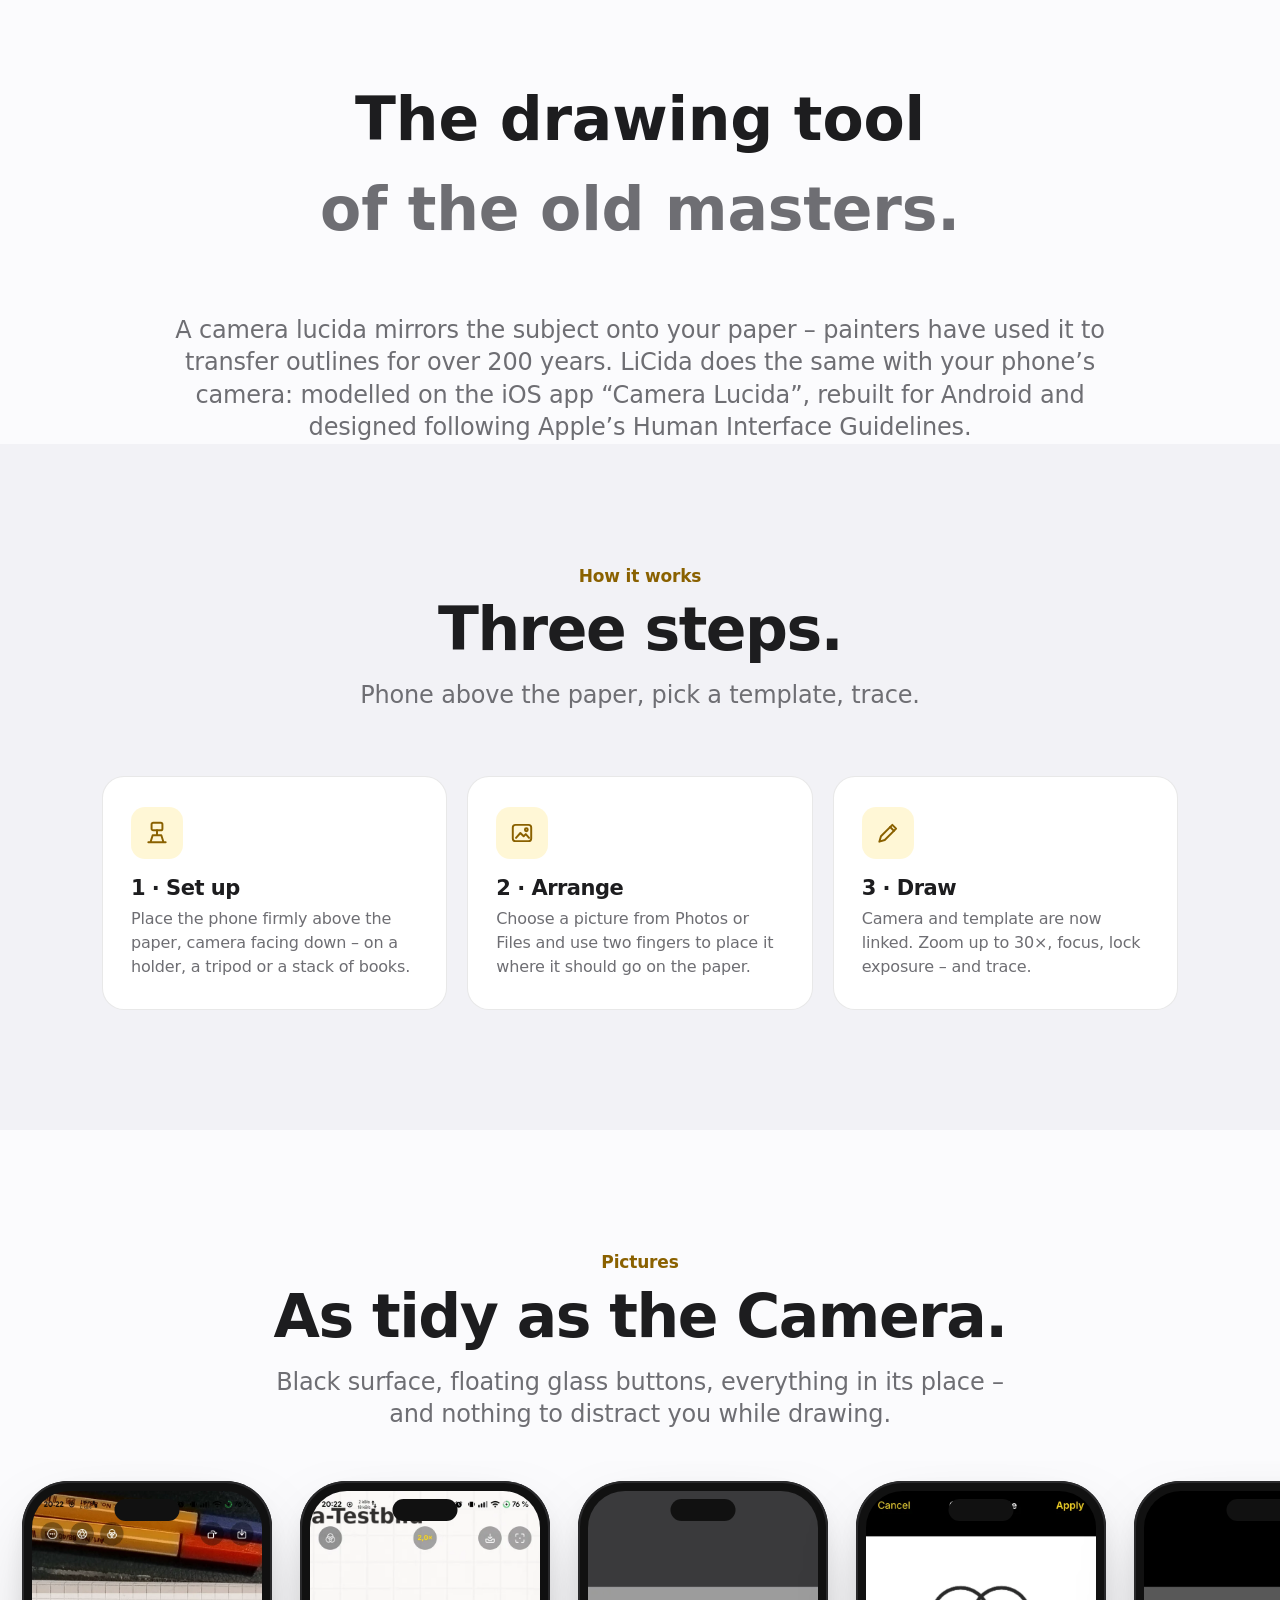
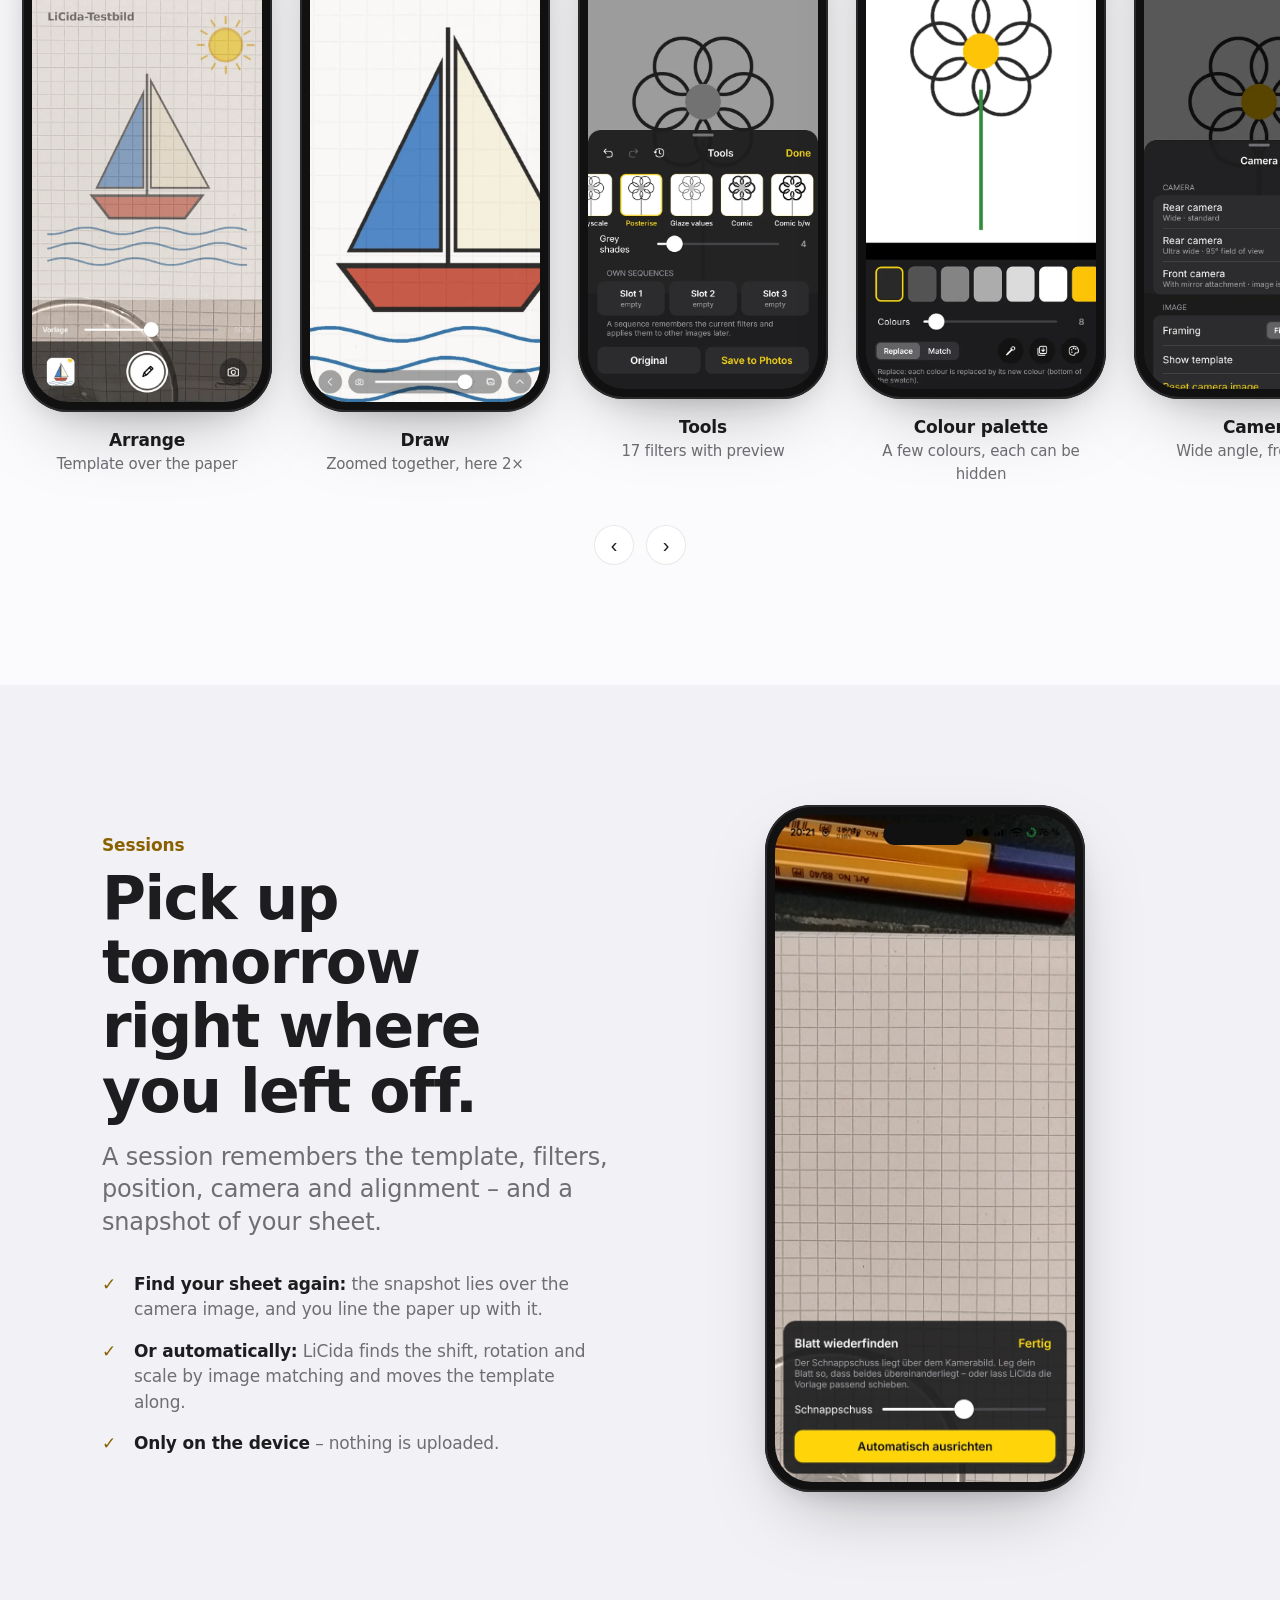
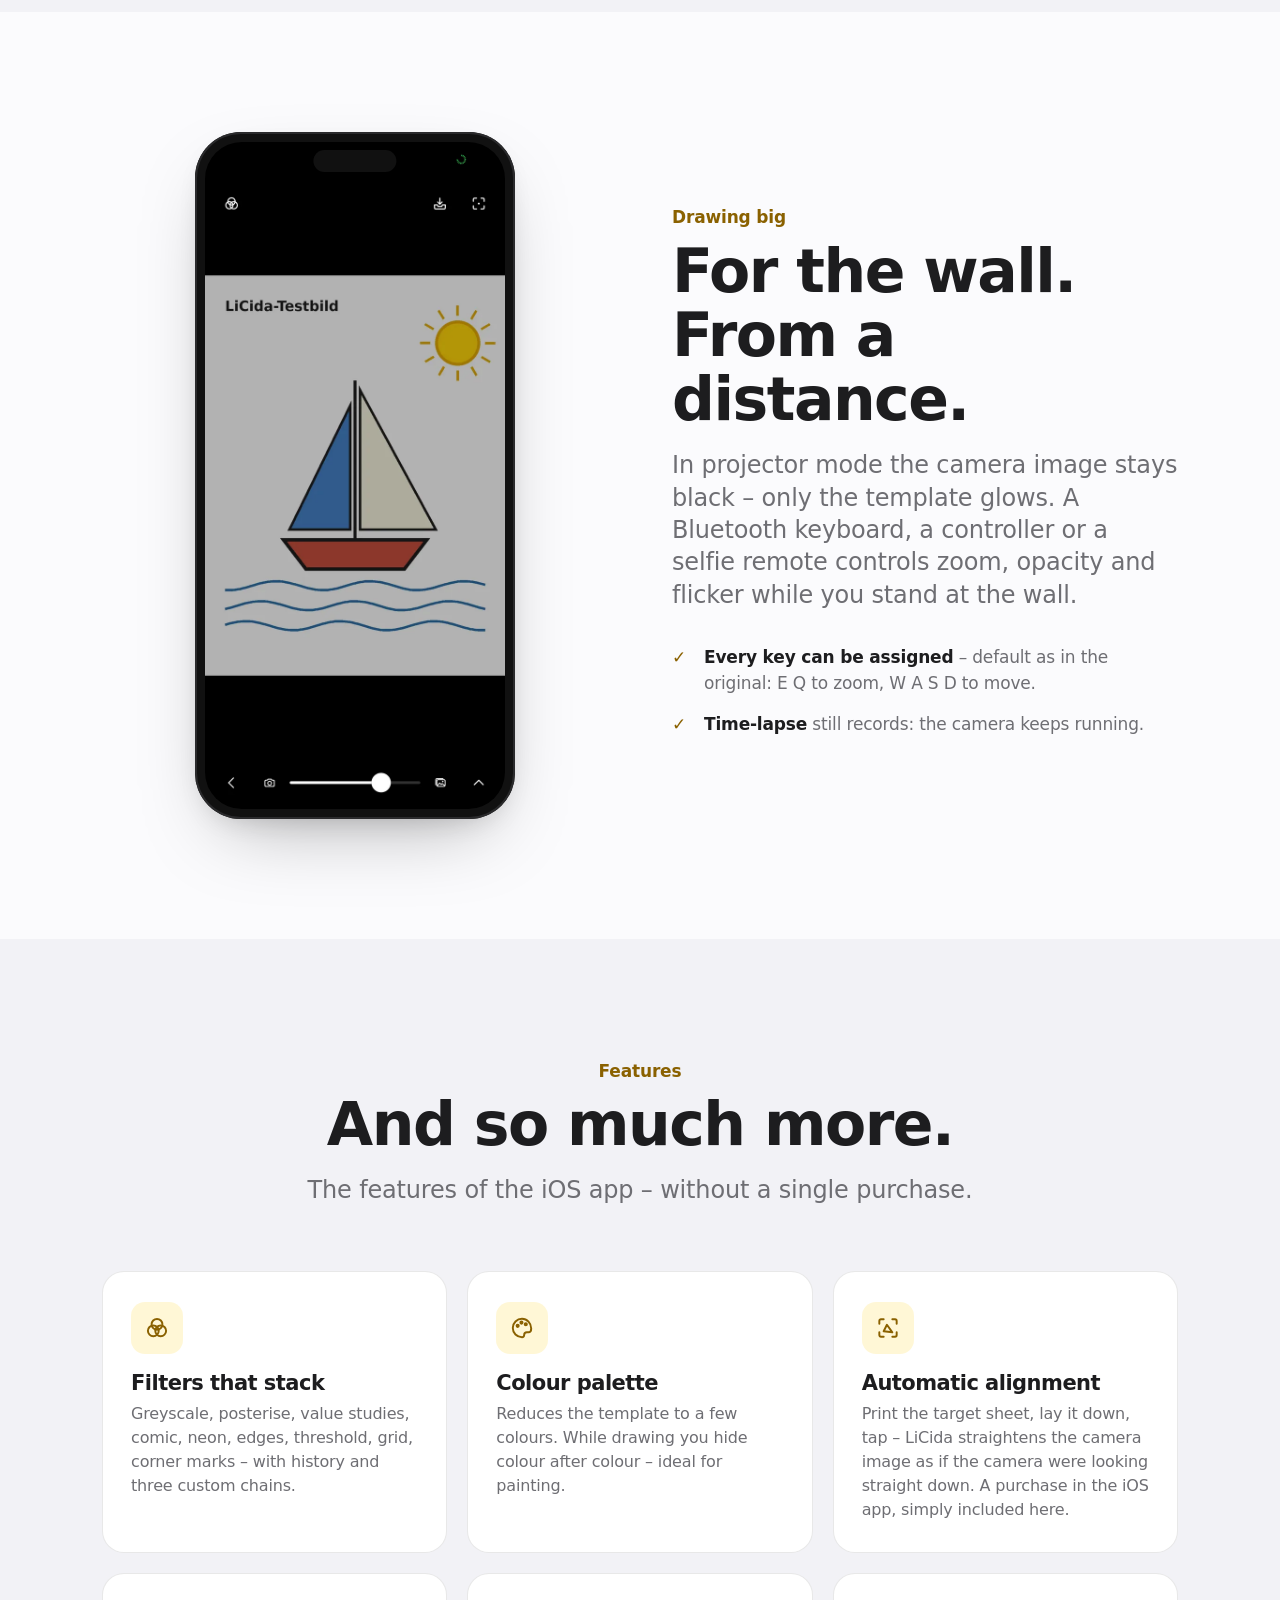
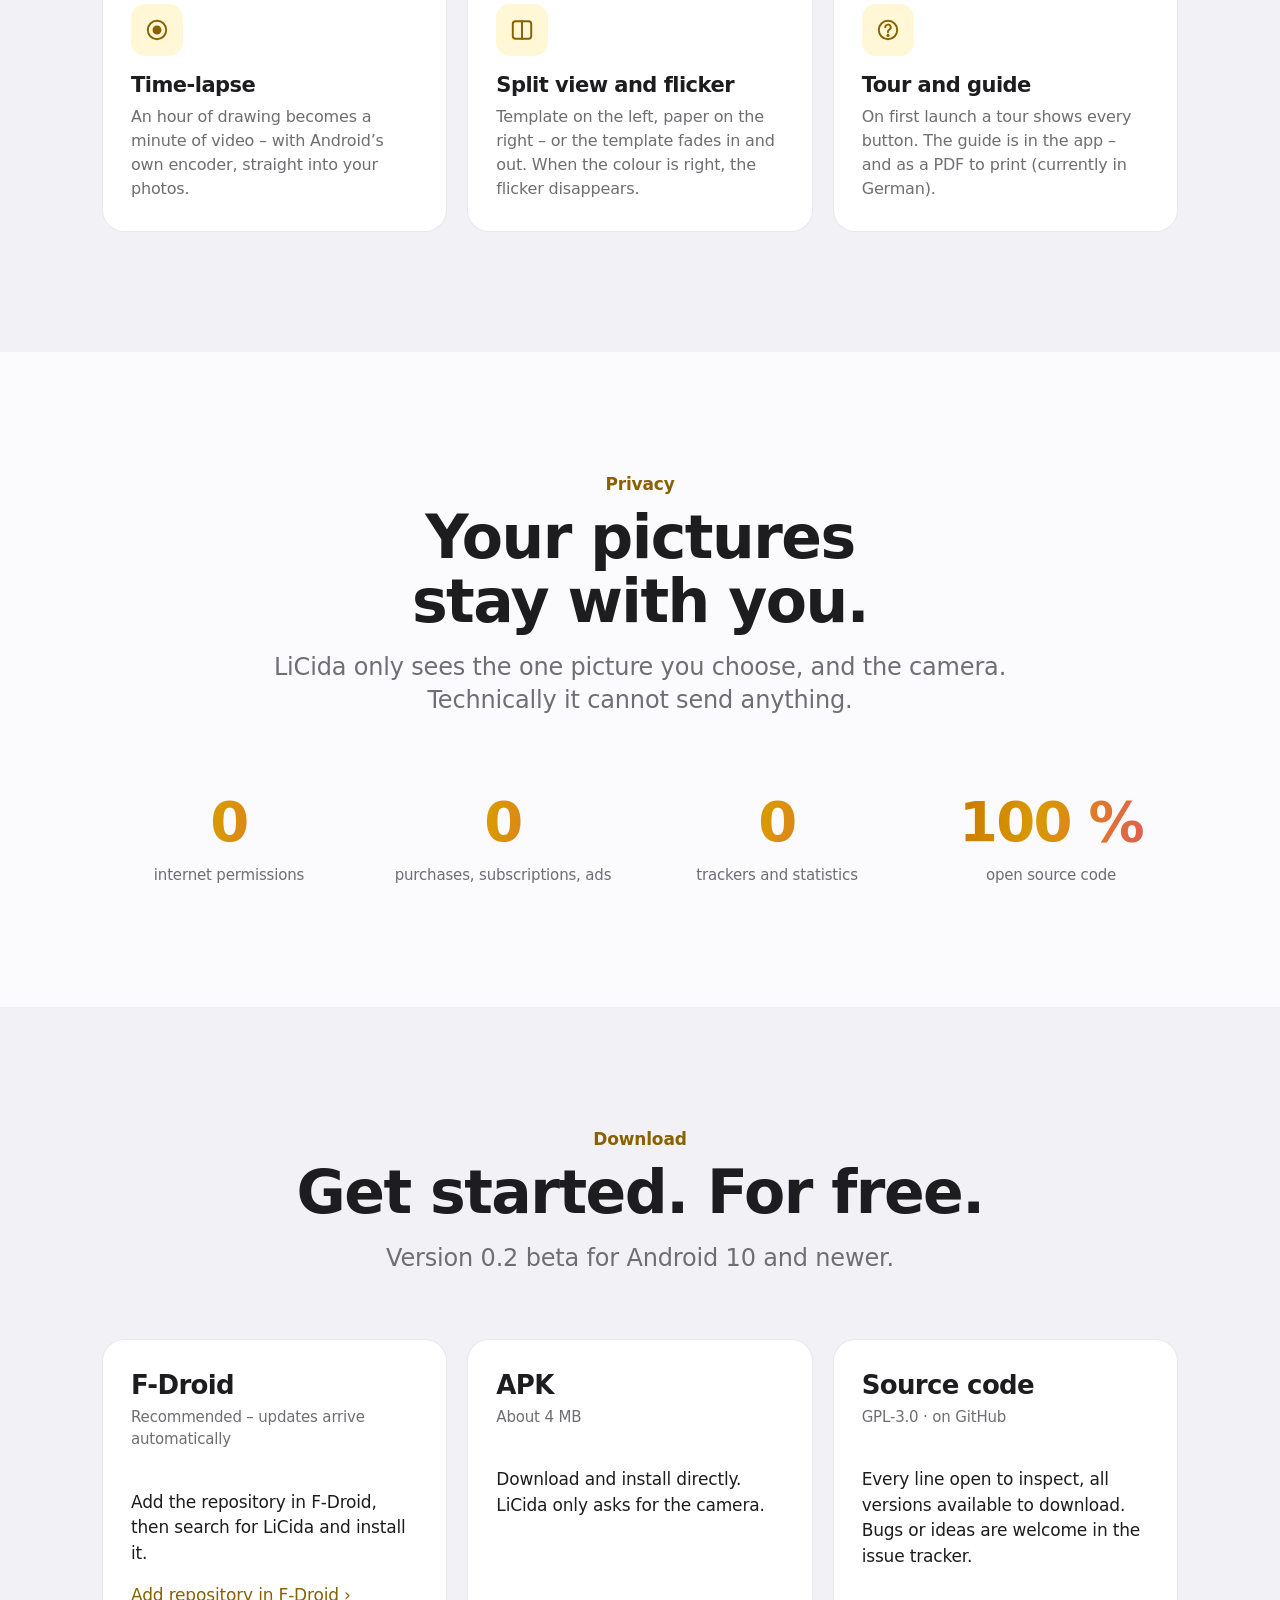
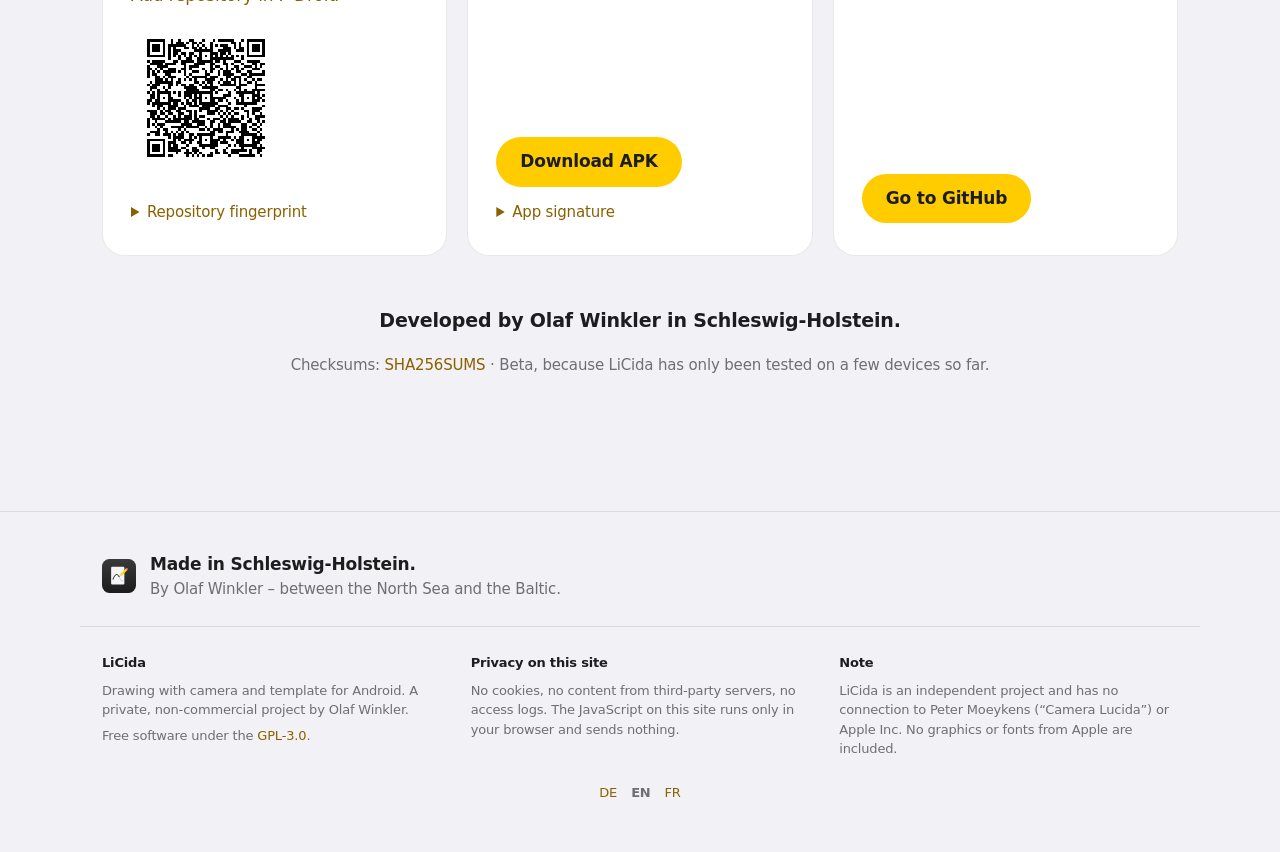
==== commit 61e54b73: "LiCida 0.2b: Webseite (DE/EN/FR) auf die neue Version Co-Authored-By: Claude Opus 5.5 <noreply@anthr" ====
--- a/homepage/index.html
+++ b/homepage/index.html
@@ -61,7 +61,7 @@
 <section class="hero">
   <div class="wrap">
     <img class="app-icon reveal" src="licida.svg" alt="LiCida-Symbol" width="120" height="120">
-    <span class="badge reveal">Neu: Version 0.1 Beta</span>
+    <span class="badge reveal">Neu: Version 0.2 Beta</span>
     <h1 class="display reveal d1">Zeichnen, was du siehst.<br><span class="gradient-text">Auf Papier.</span></h1>
     <p class="lead reveal d2">LiCida legt deine Vorlage über das Kamerabild deines Blatts.<br>Du schaust auf den Bildschirm und ziehst die Linien einfach nach.</p>
     <div class="actions reveal d3">
@@ -199,7 +199,7 @@
     <div class="section-head reveal">
       <p class="eyebrow">Laden</p>
       <h2 class="headline">Leg los. Kostenlos.</h2>
-      <p class="lead">Version 0.1 Beta für Android 10 und neuer.</p>
+      <p class="lead">Version 0.2 Beta für Android 10 und neuer.</p>
     </div>
     <div class="downloads">
       <div class="download reveal">
@@ -220,7 +220,7 @@
         <div class="grow">
           <p>Direkt herunterladen und installieren. LiCida fragt nur nach der Kamera.</p>
         </div>
-        <a class="btn" href="download/LiCida-0.1b.apk">APK laden</a>
+        <a class="btn" href="download/LiCida-0.2b.apk">APK laden</a>
         <details><summary>App-Signatur</summary>
           <p>SHA-256: <code style="word-break: break-all">7aca15dc655f1581b554f0a2c93cf8eae271330d5c2684dca47a1a26e45da75d</code></p>
         </details>
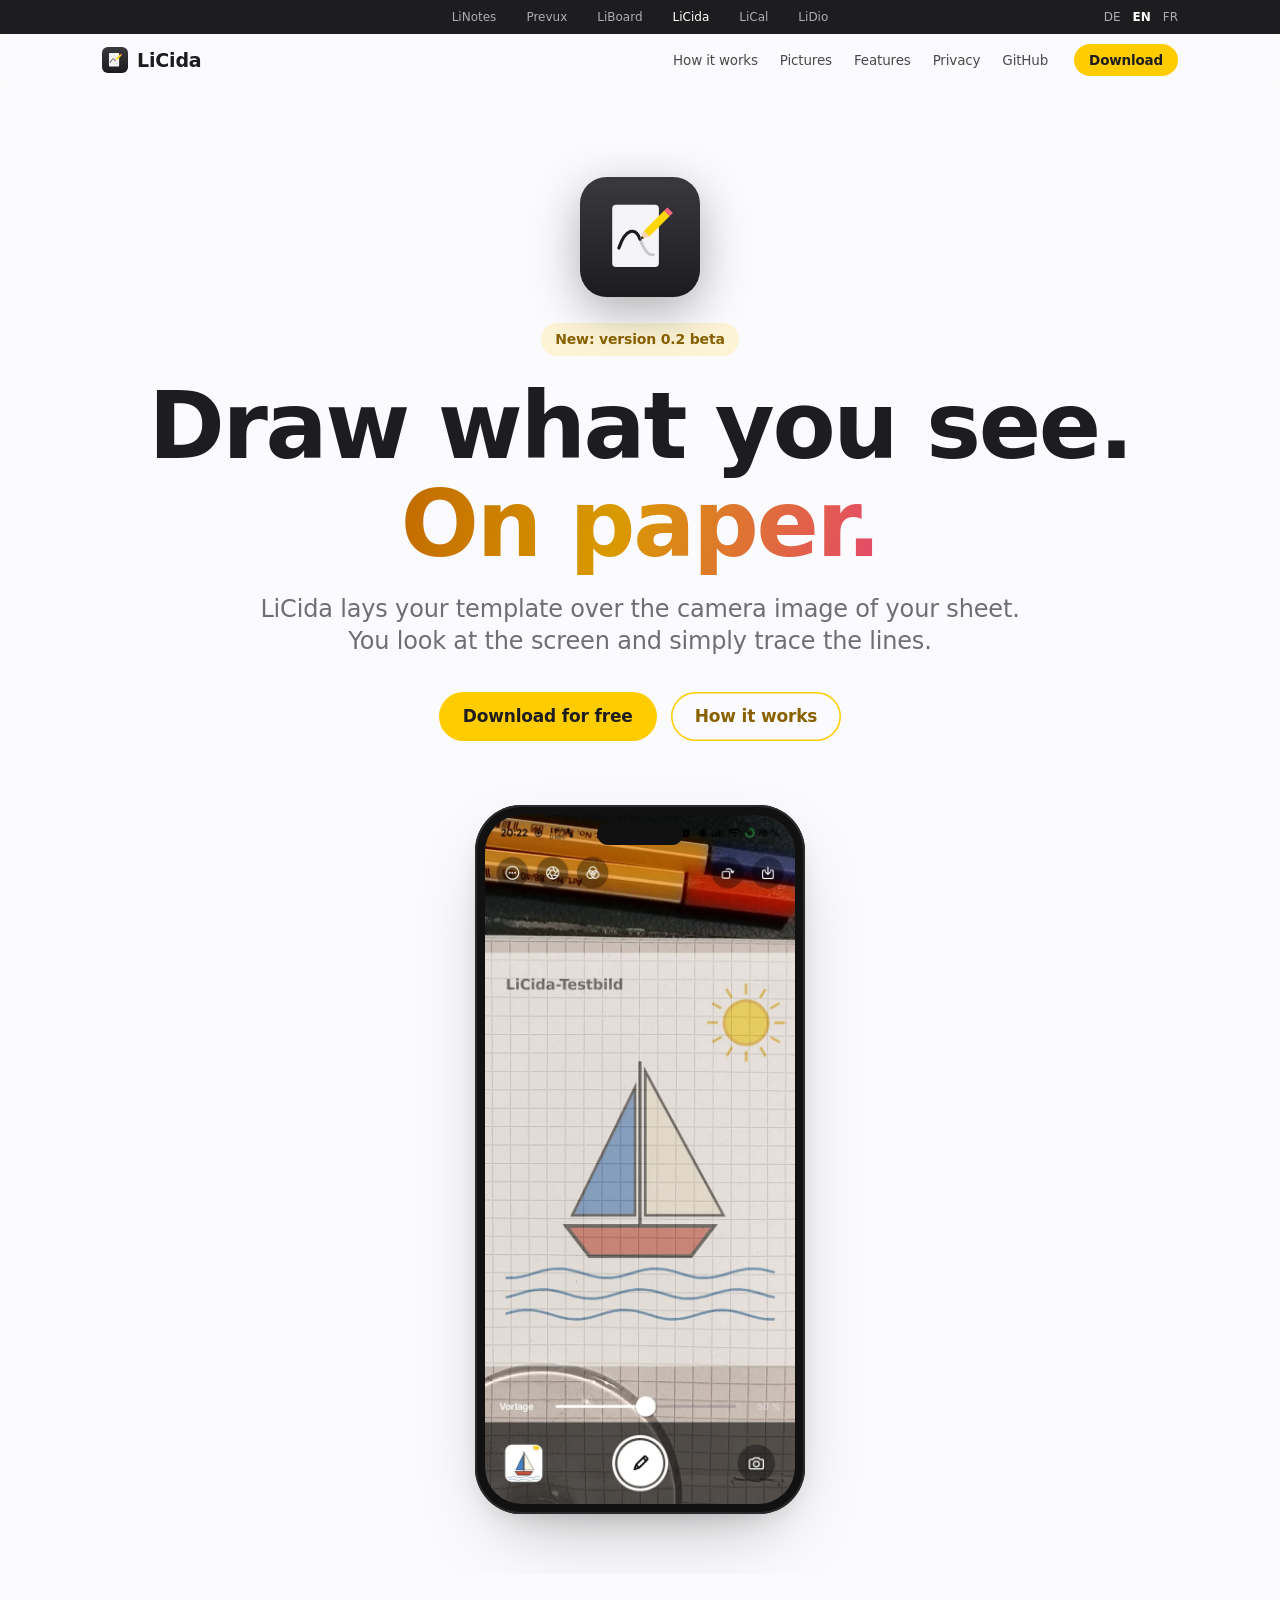
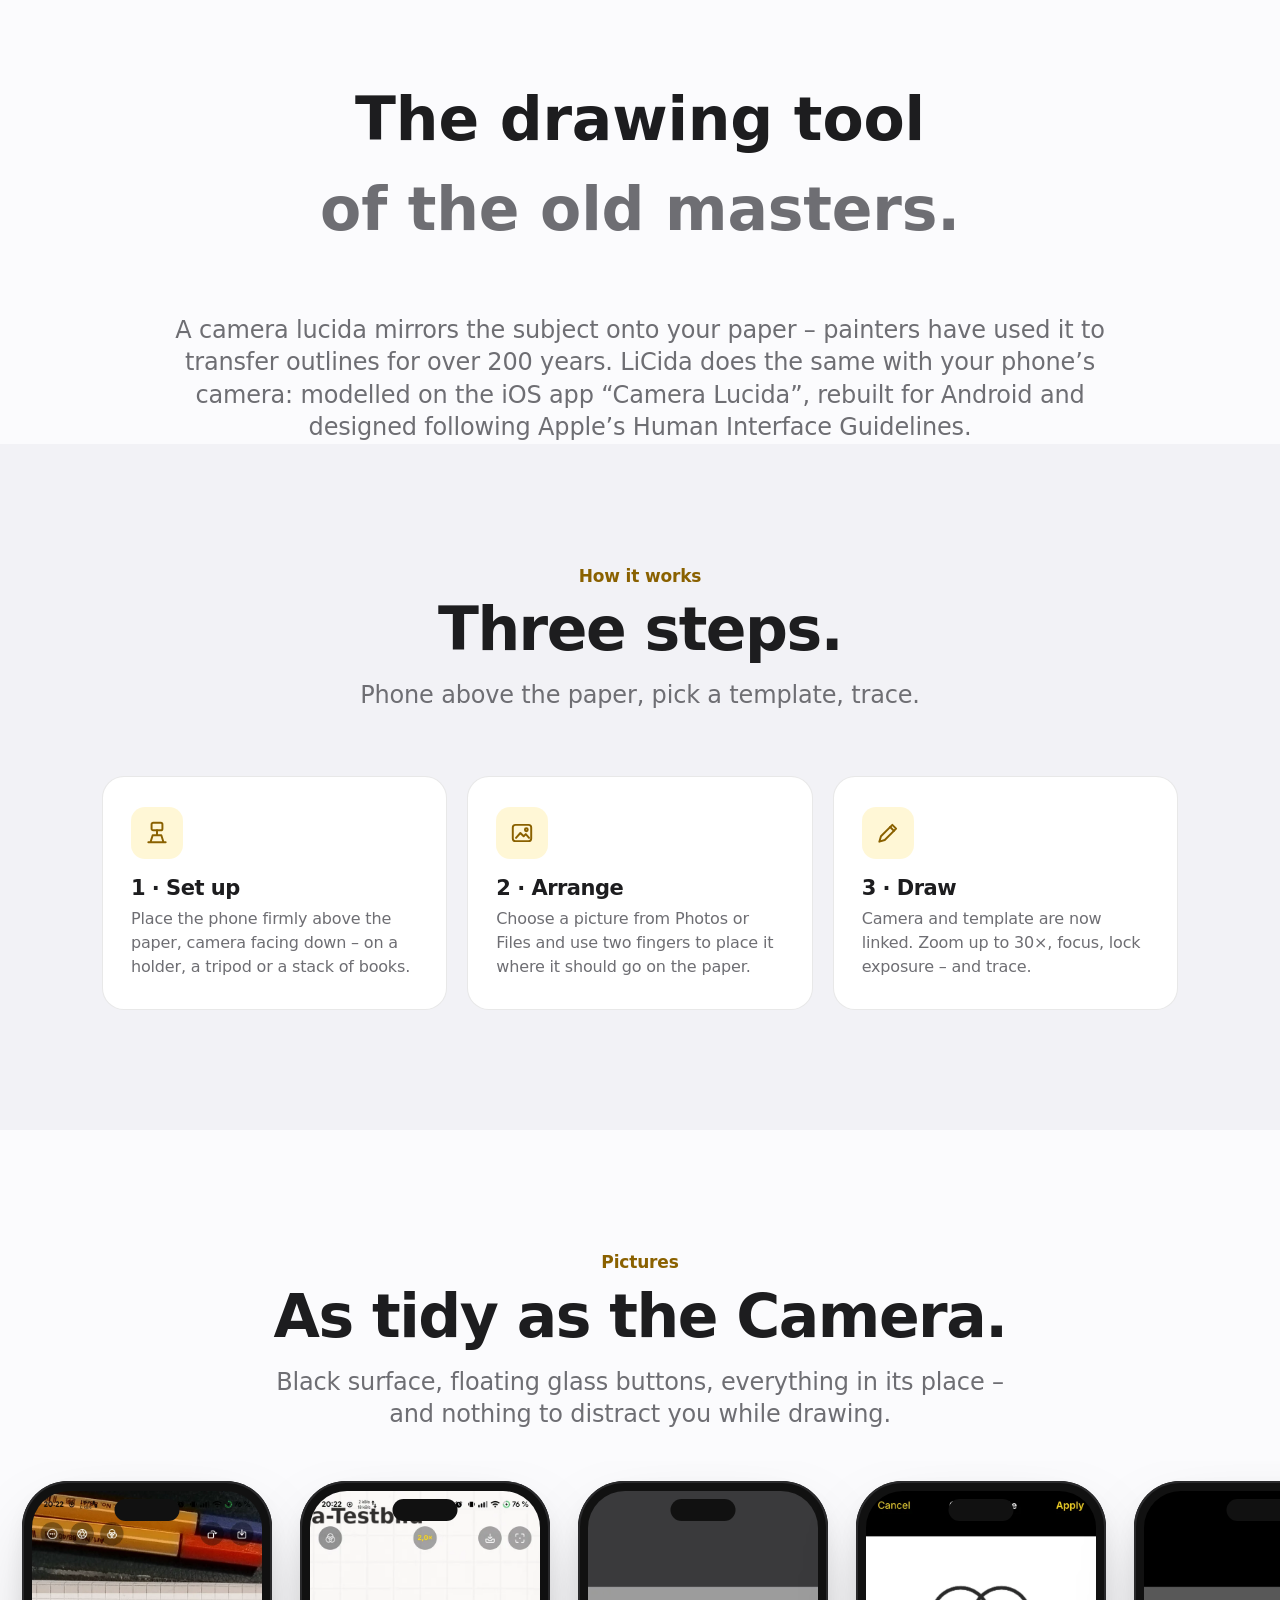
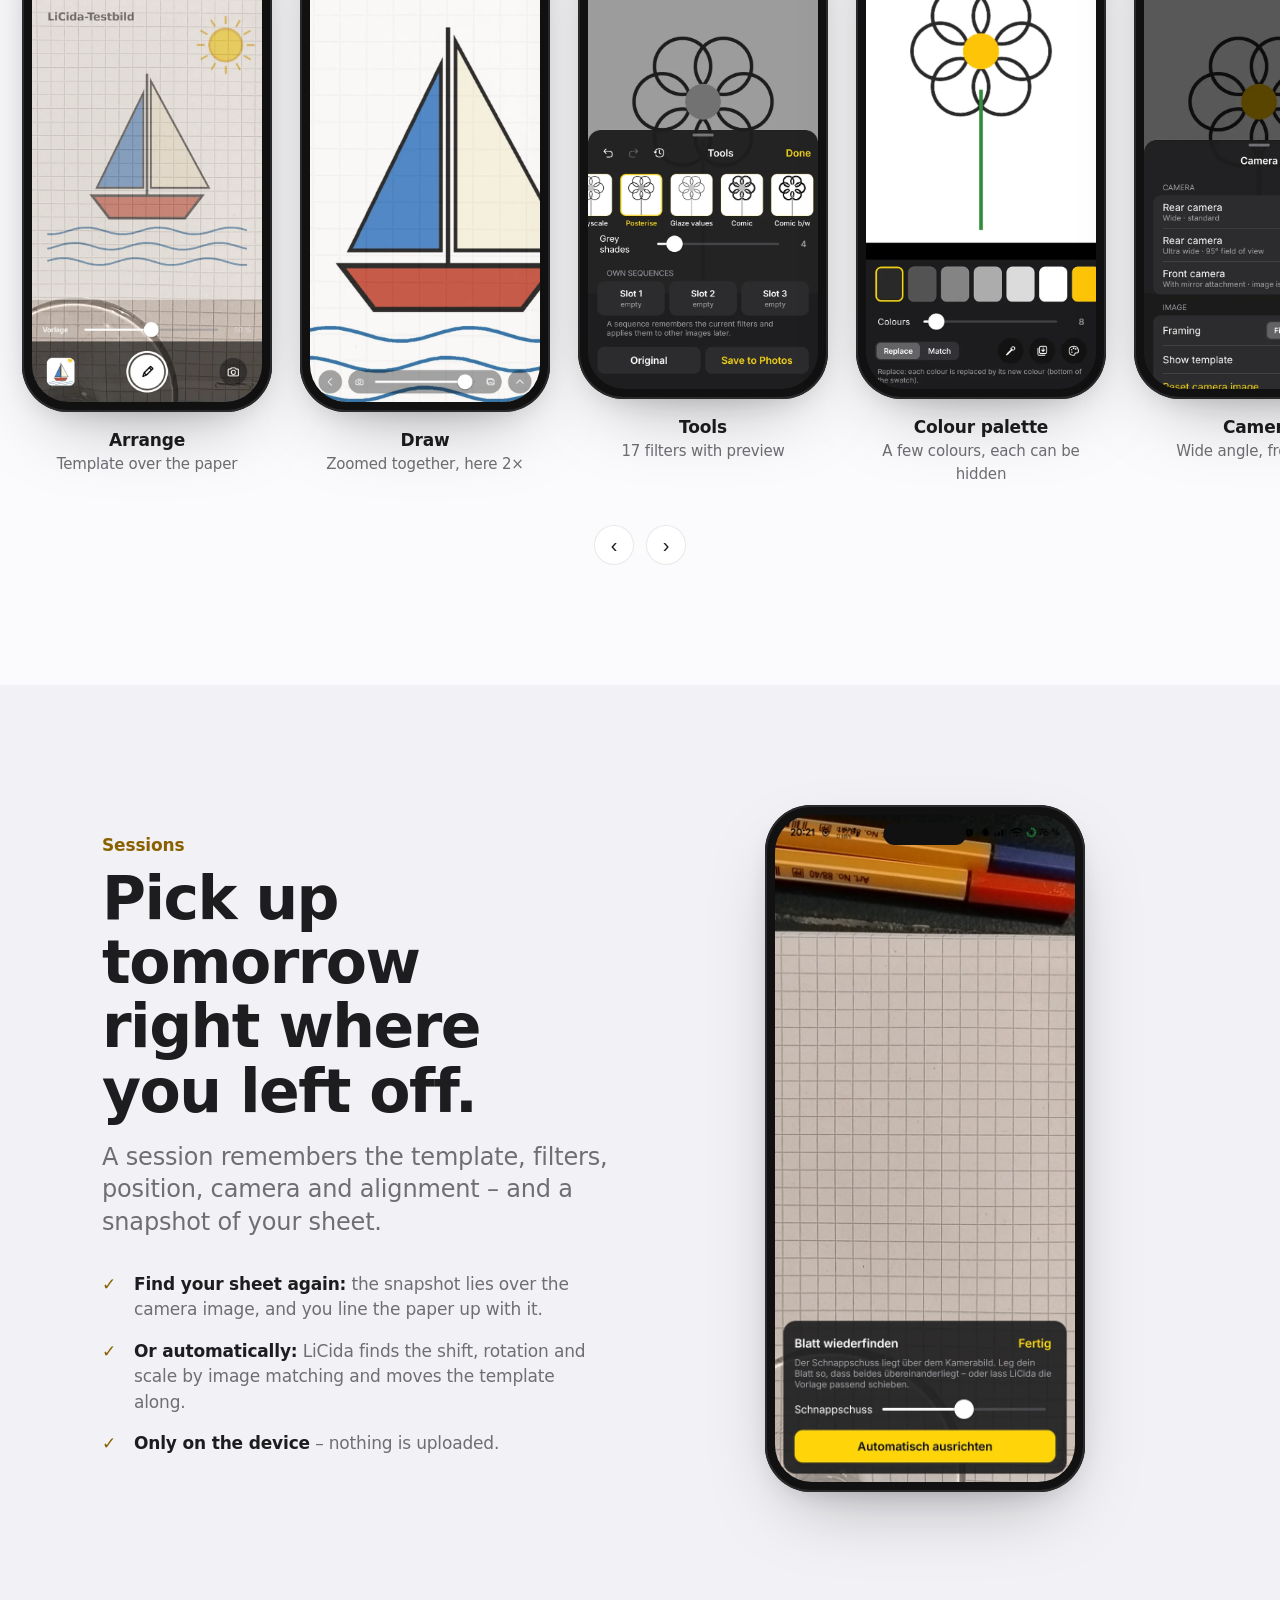
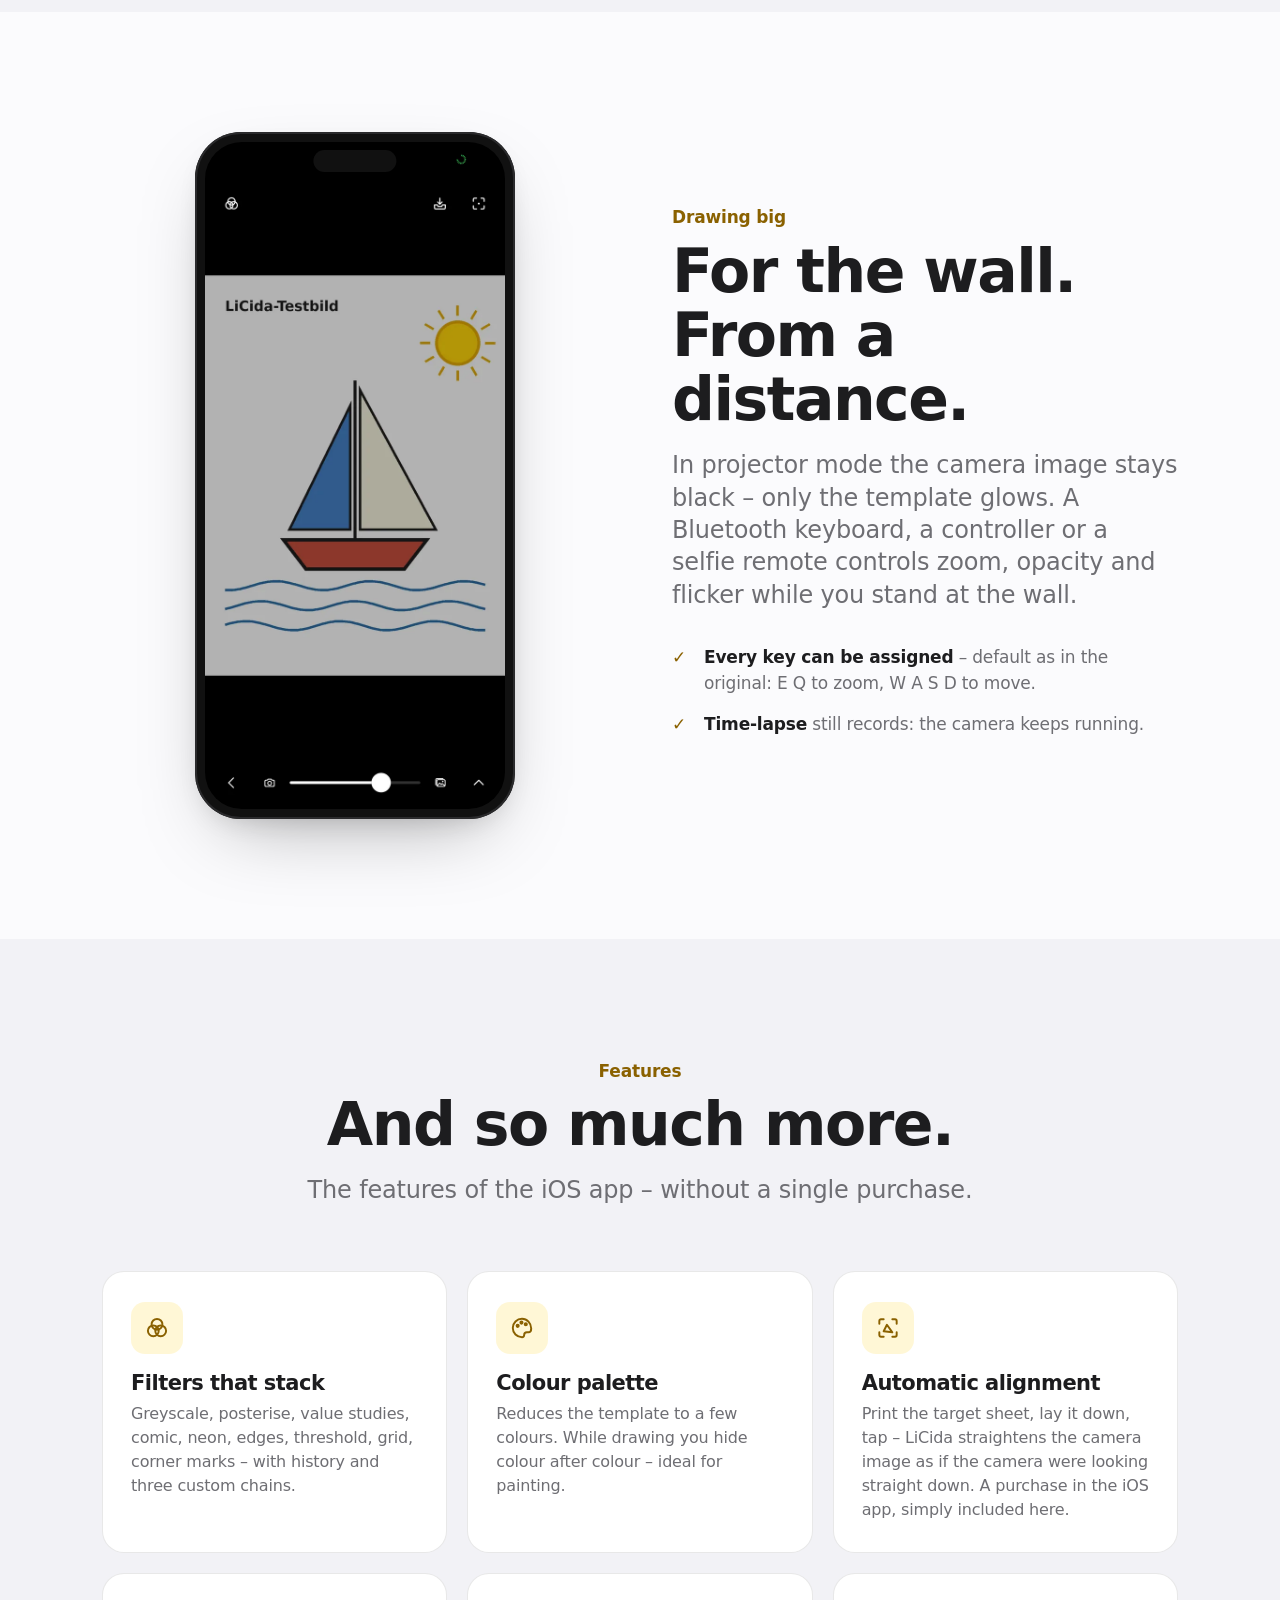
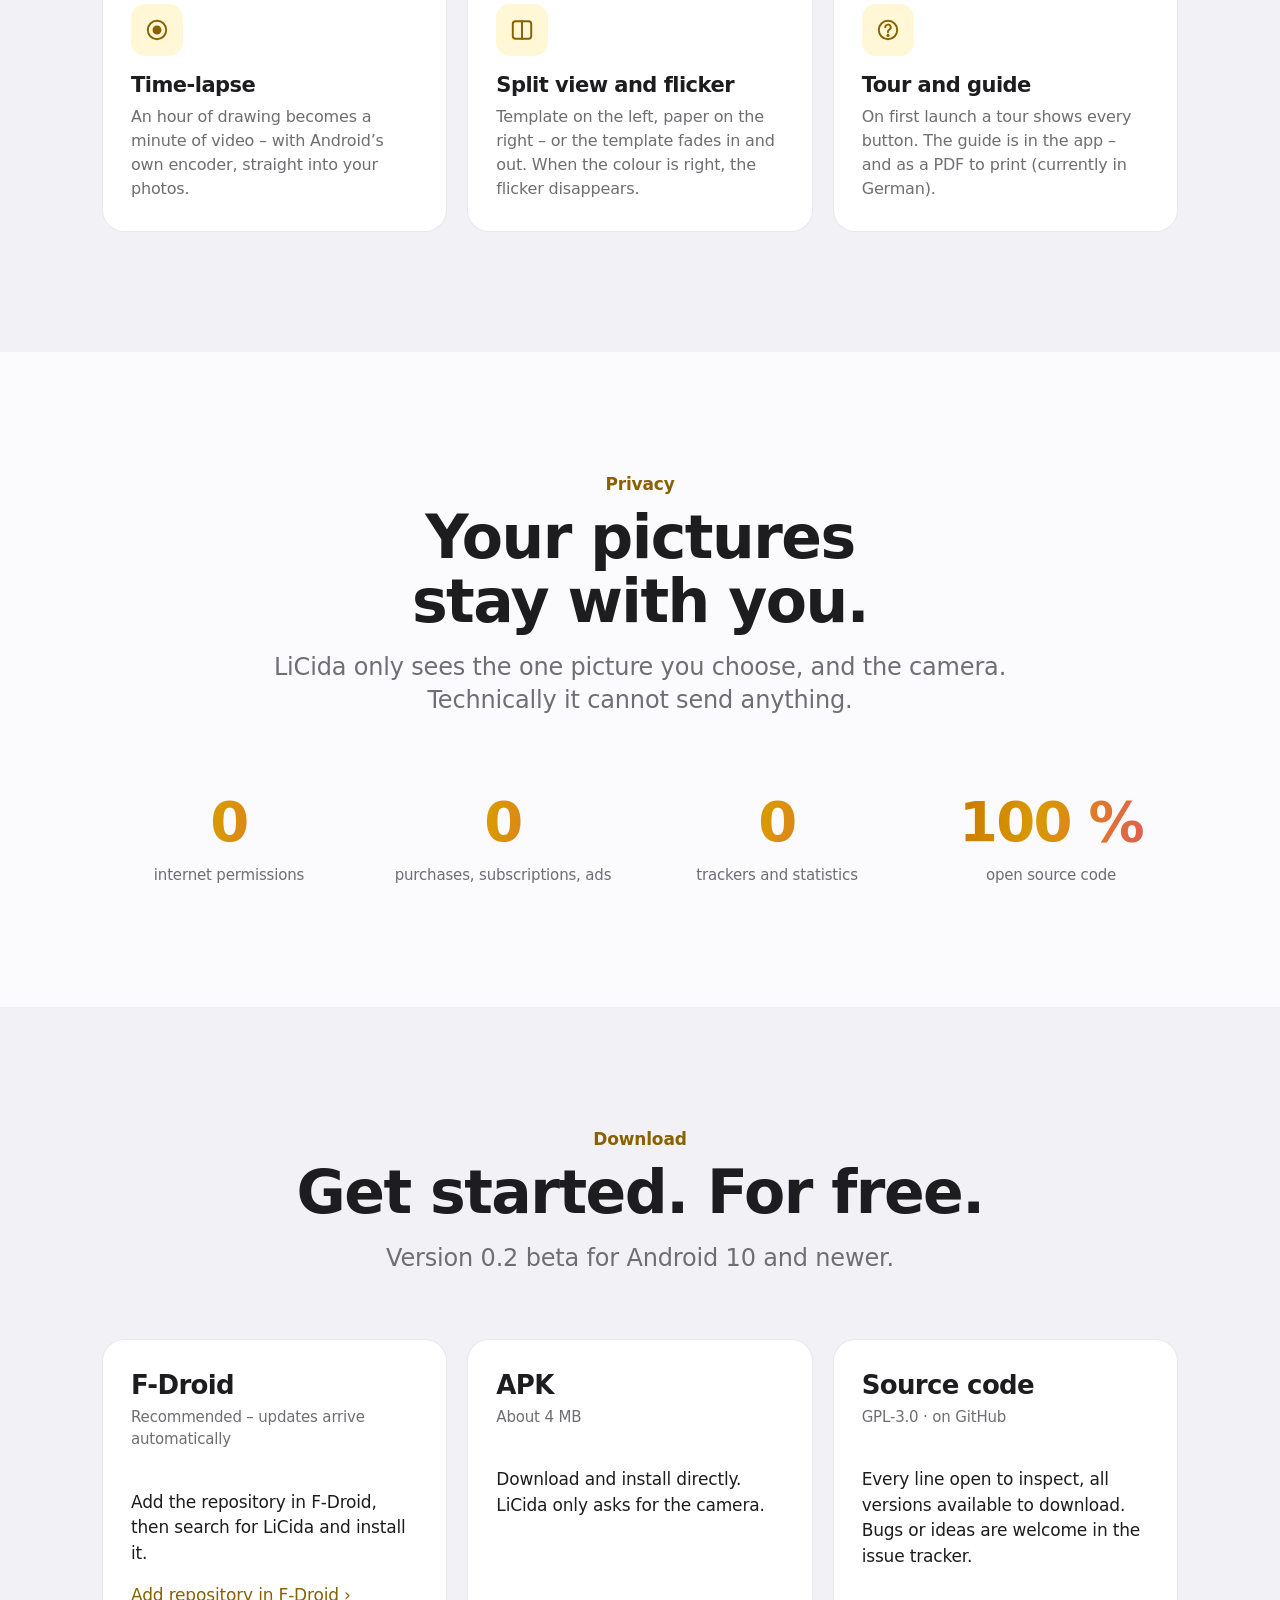
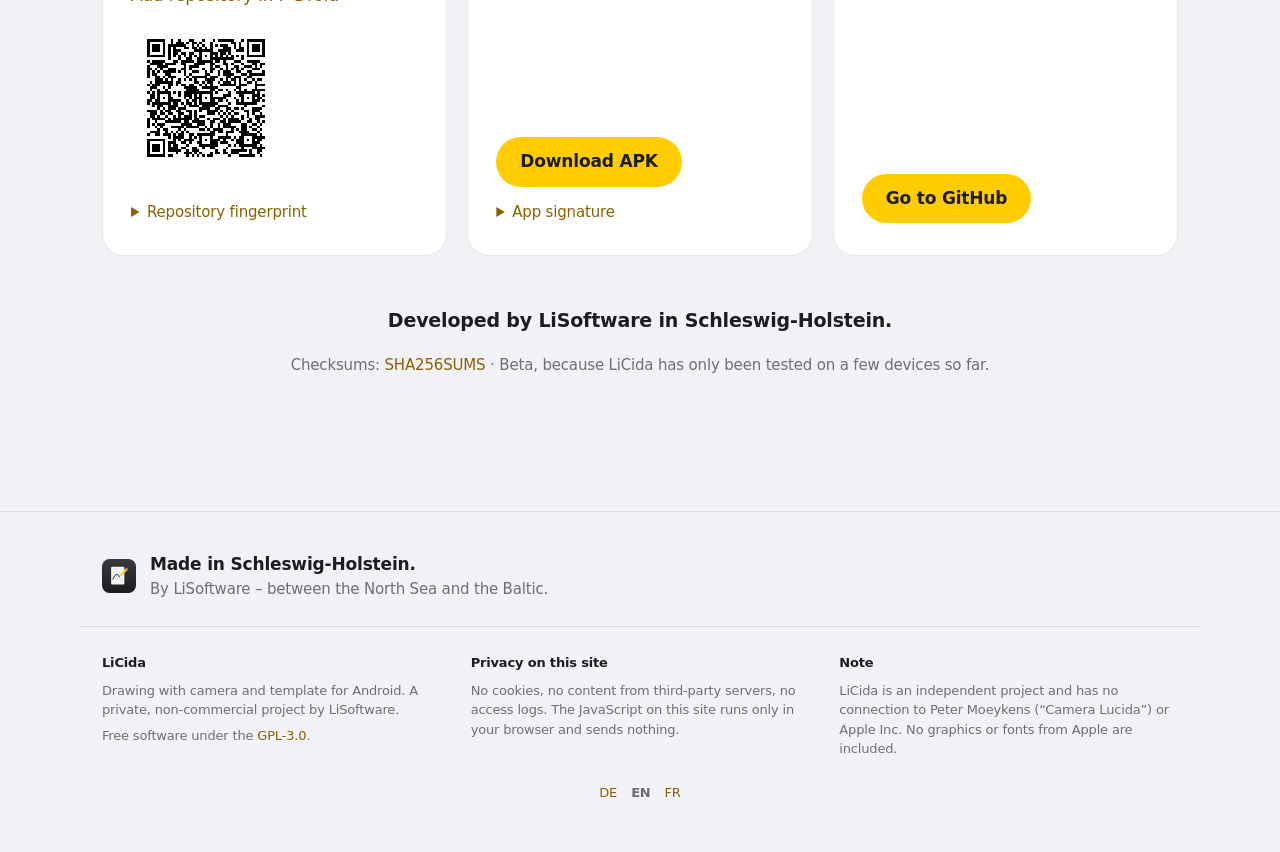
==== commit f19ec3e5: "LiCida 0.2b: Webseite (DE/EN/FR) auf die neue Version Co-Authored-By: Claude Opus 5.5 <noreply@anthr" ====
--- a/homepage/index.html
+++ b/homepage/index.html
@@ -234,7 +234,7 @@
         <a class="btn" href="https://github.com/veritasX1/LiCida">Zu GitHub</a>
       </div>
     </div>
-    <p class="center reveal" style="margin-top: 50px; font-size: 19px; font-weight: 600">Entwickelt von Olaf Winkler in Schleswig-Holstein.</p>
+    <p class="center reveal" style="margin-top: 50px; font-size: 19px; font-weight: 600">Entwickelt von LiSoftware in Schleswig-Holstein.</p>
     <p class="center" style="margin-top: 10px; color: var(--muted); font-size: 15px">Prüfsummen: <a href="download/SHA256SUMS">SHA256SUMS</a> · Beta, weil LiCida bisher nur auf wenigen Geräten getestet ist.</p>
   </div>
 </section>
@@ -244,12 +244,12 @@
 <footer>
   <div class="wrap made">
     <img src="licida.svg" alt="" width="34" height="34">
-    <p><b>Entwickelt in Schleswig-Holstein.</b><br>Von Olaf Winkler – zwischen Nord- und Ostsee.</p>
+    <p><b>Entwickelt in Schleswig-Holstein.</b><br>Von LiSoftware – zwischen Nord- und Ostsee.</p>
   </div>
   <div class="wrap cols">
     <div>
       <h4>LiCida</h4>
-      <p>Zeichnen mit Kamera und Vorlage für Android. Ein privates, nichtkommerzielles Projekt von Olaf Winkler.</p>
+      <p>Zeichnen mit Kamera und Vorlage für Android. Ein privates, nichtkommerzielles Projekt von LiSoftware.</p>
       <p>Freie Software unter der <a href="https://github.com/veritasX1/LiCida/blob/main/LICENSE">GPL-3.0</a>.</p>
     </div>
     <div>
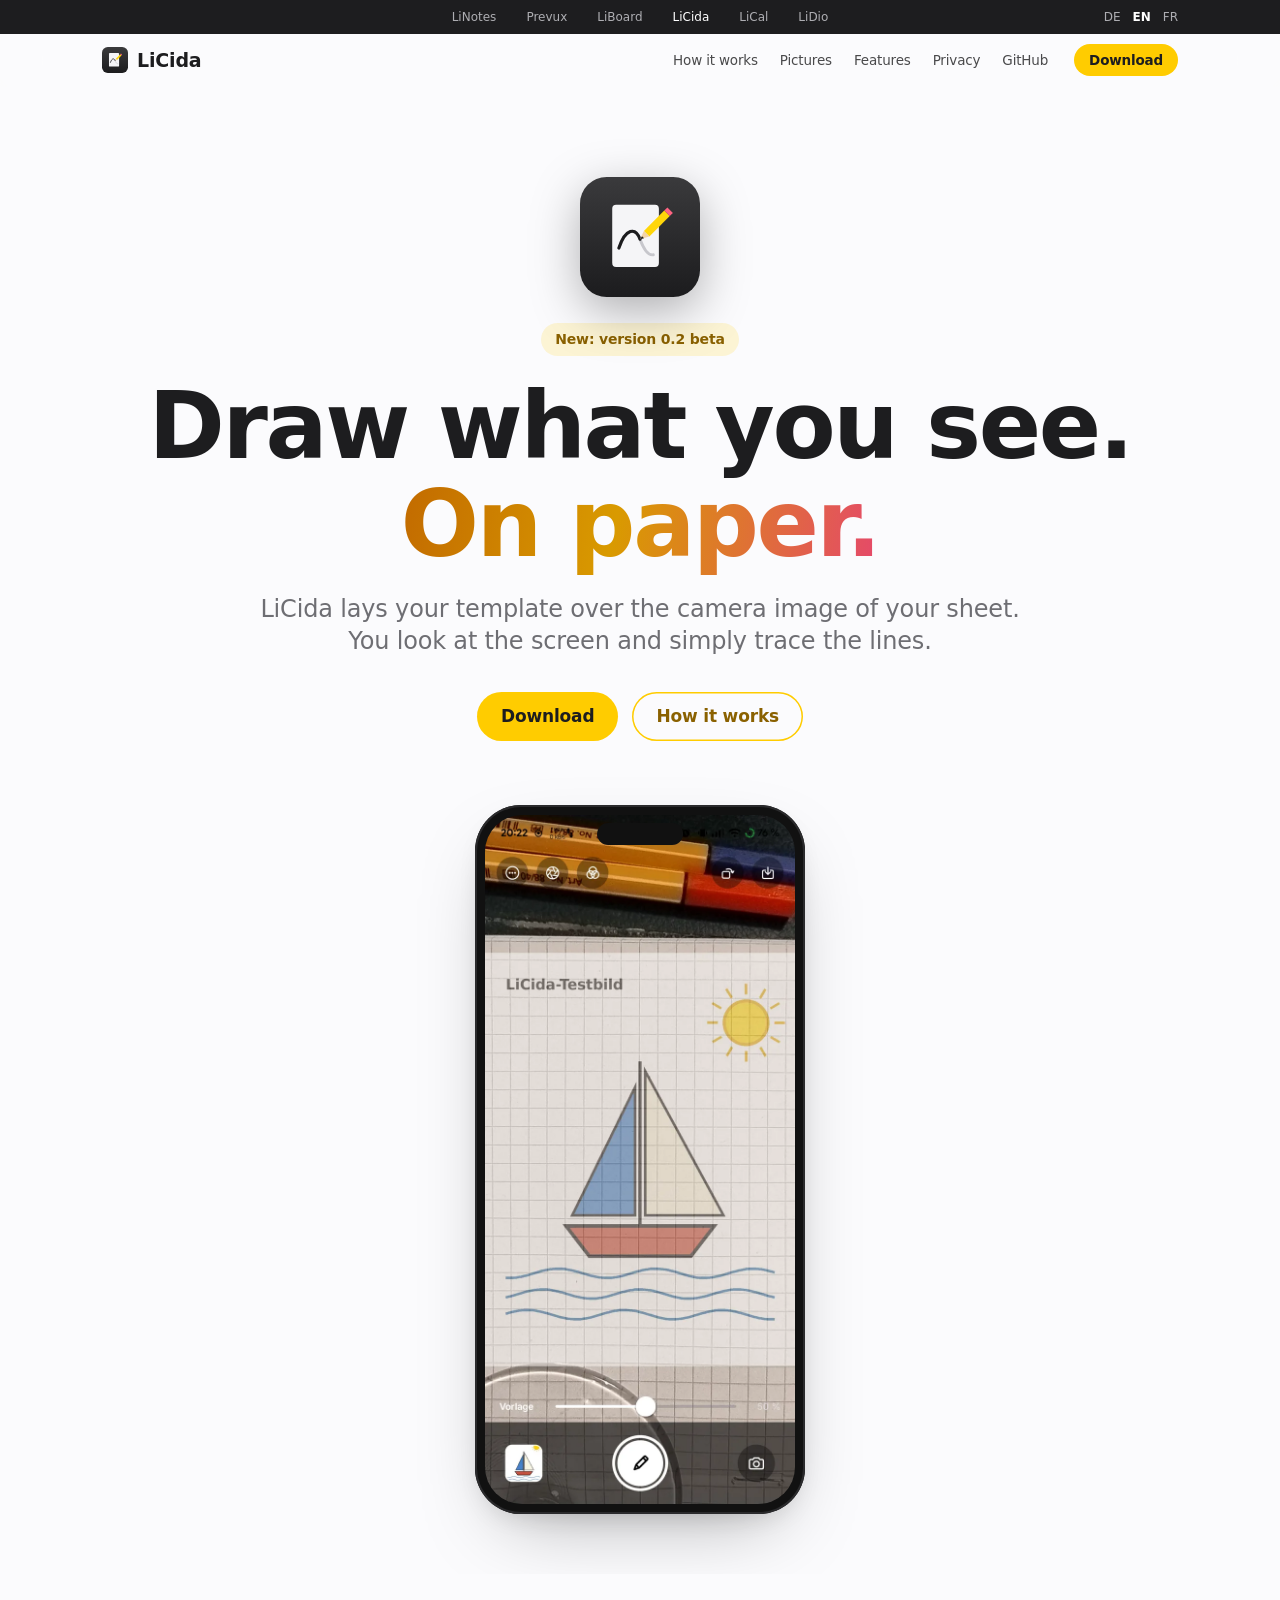
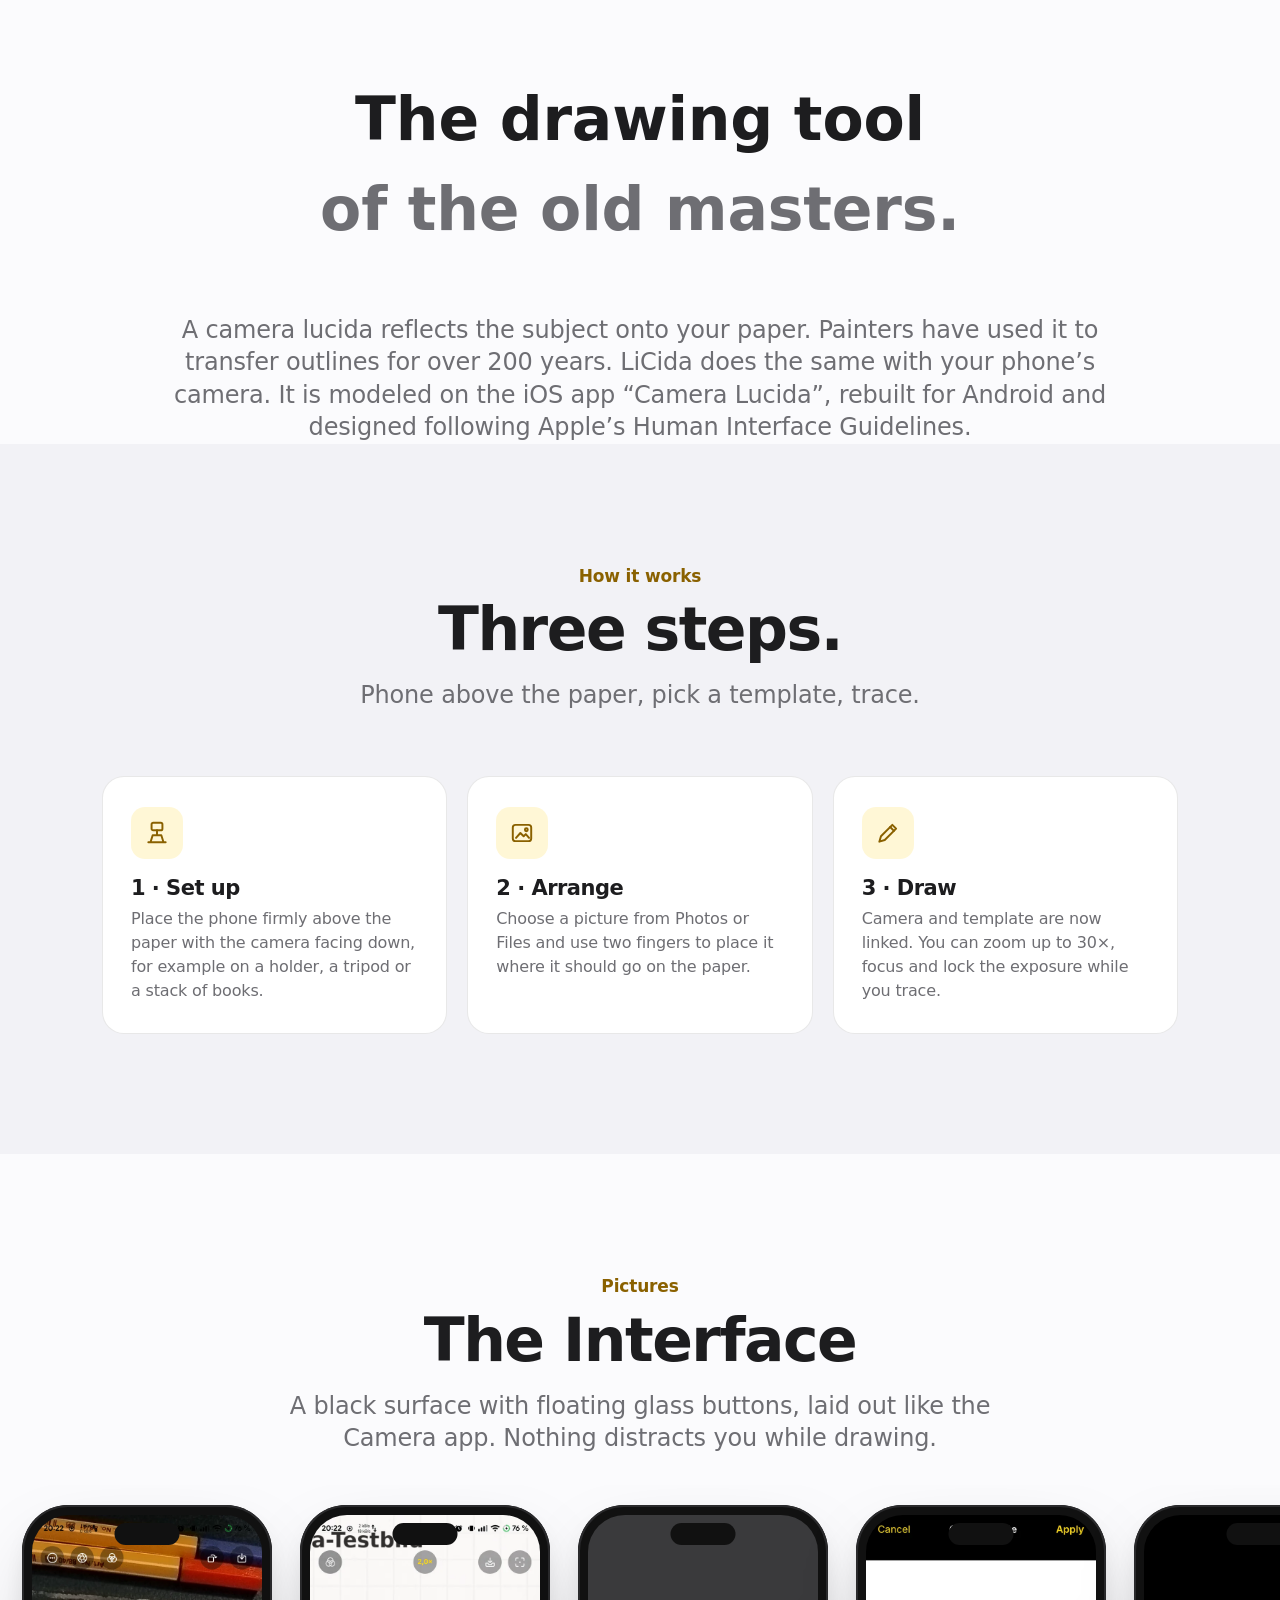
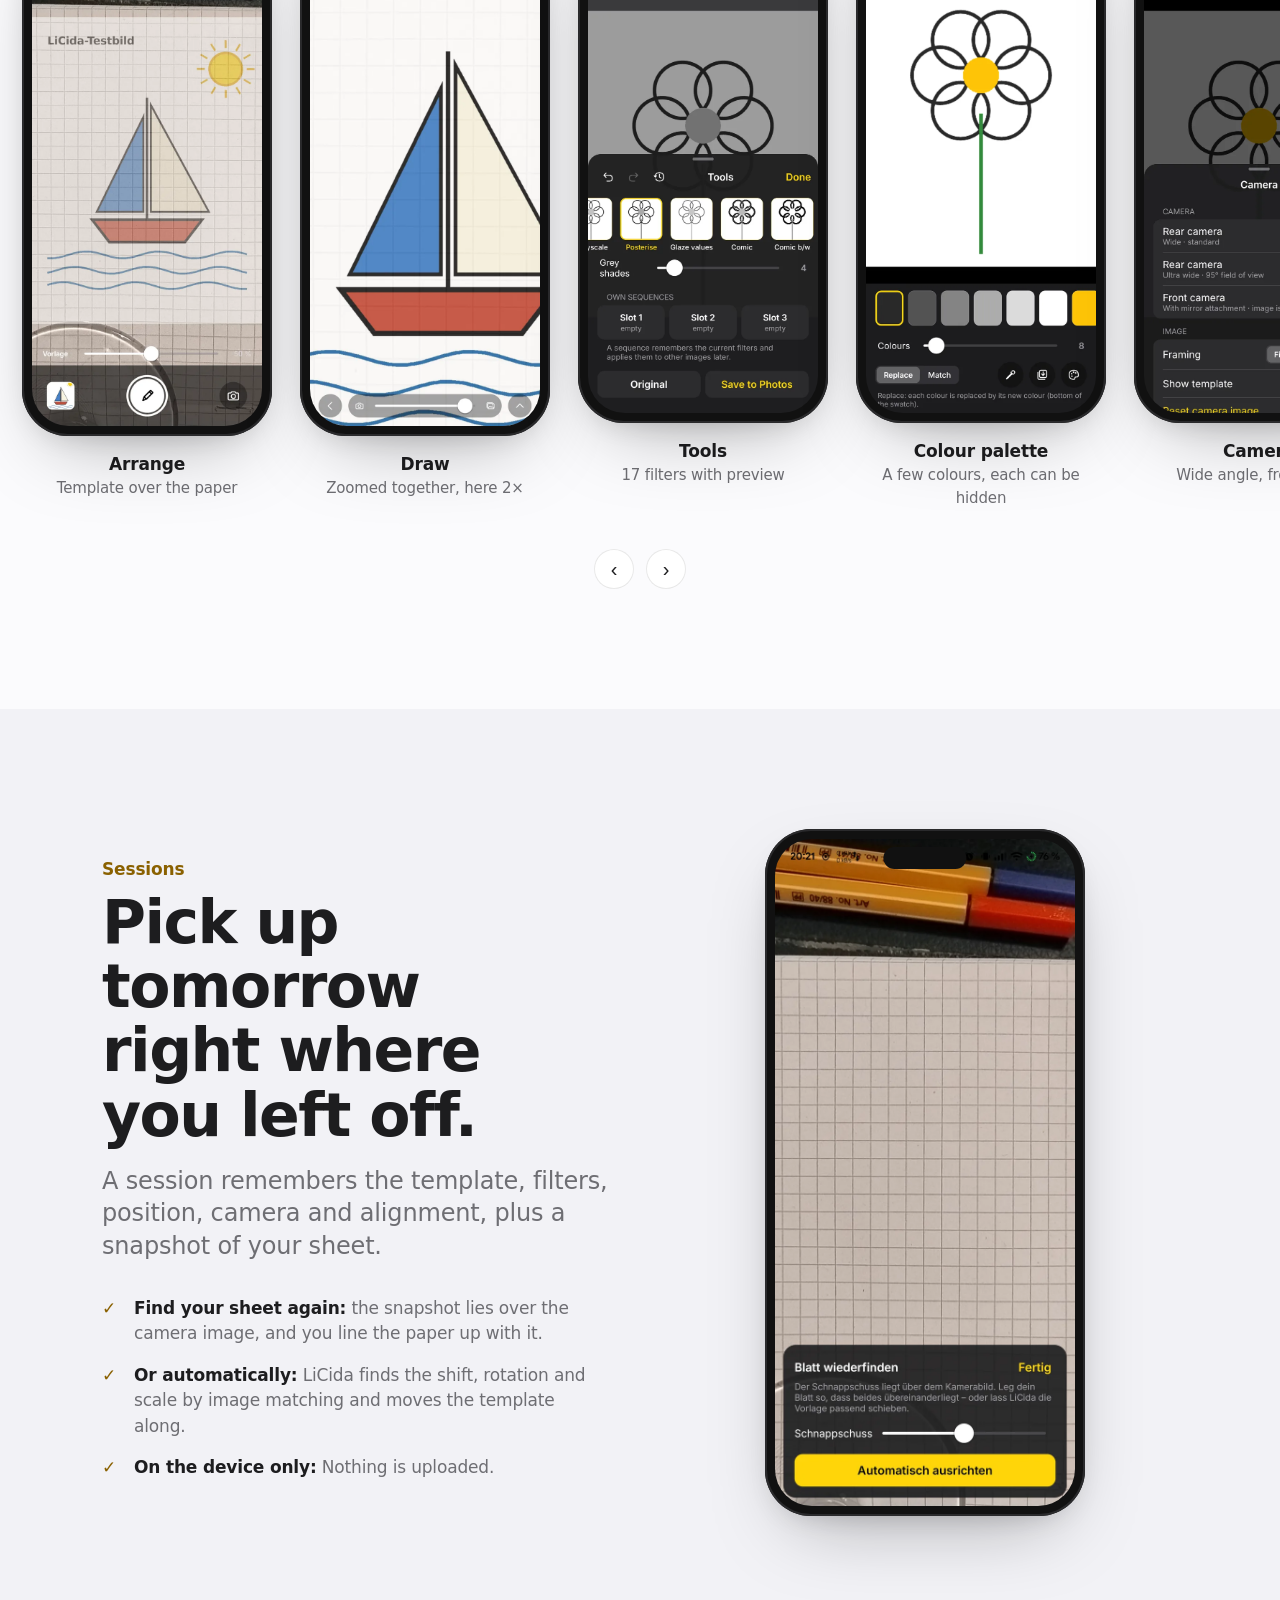
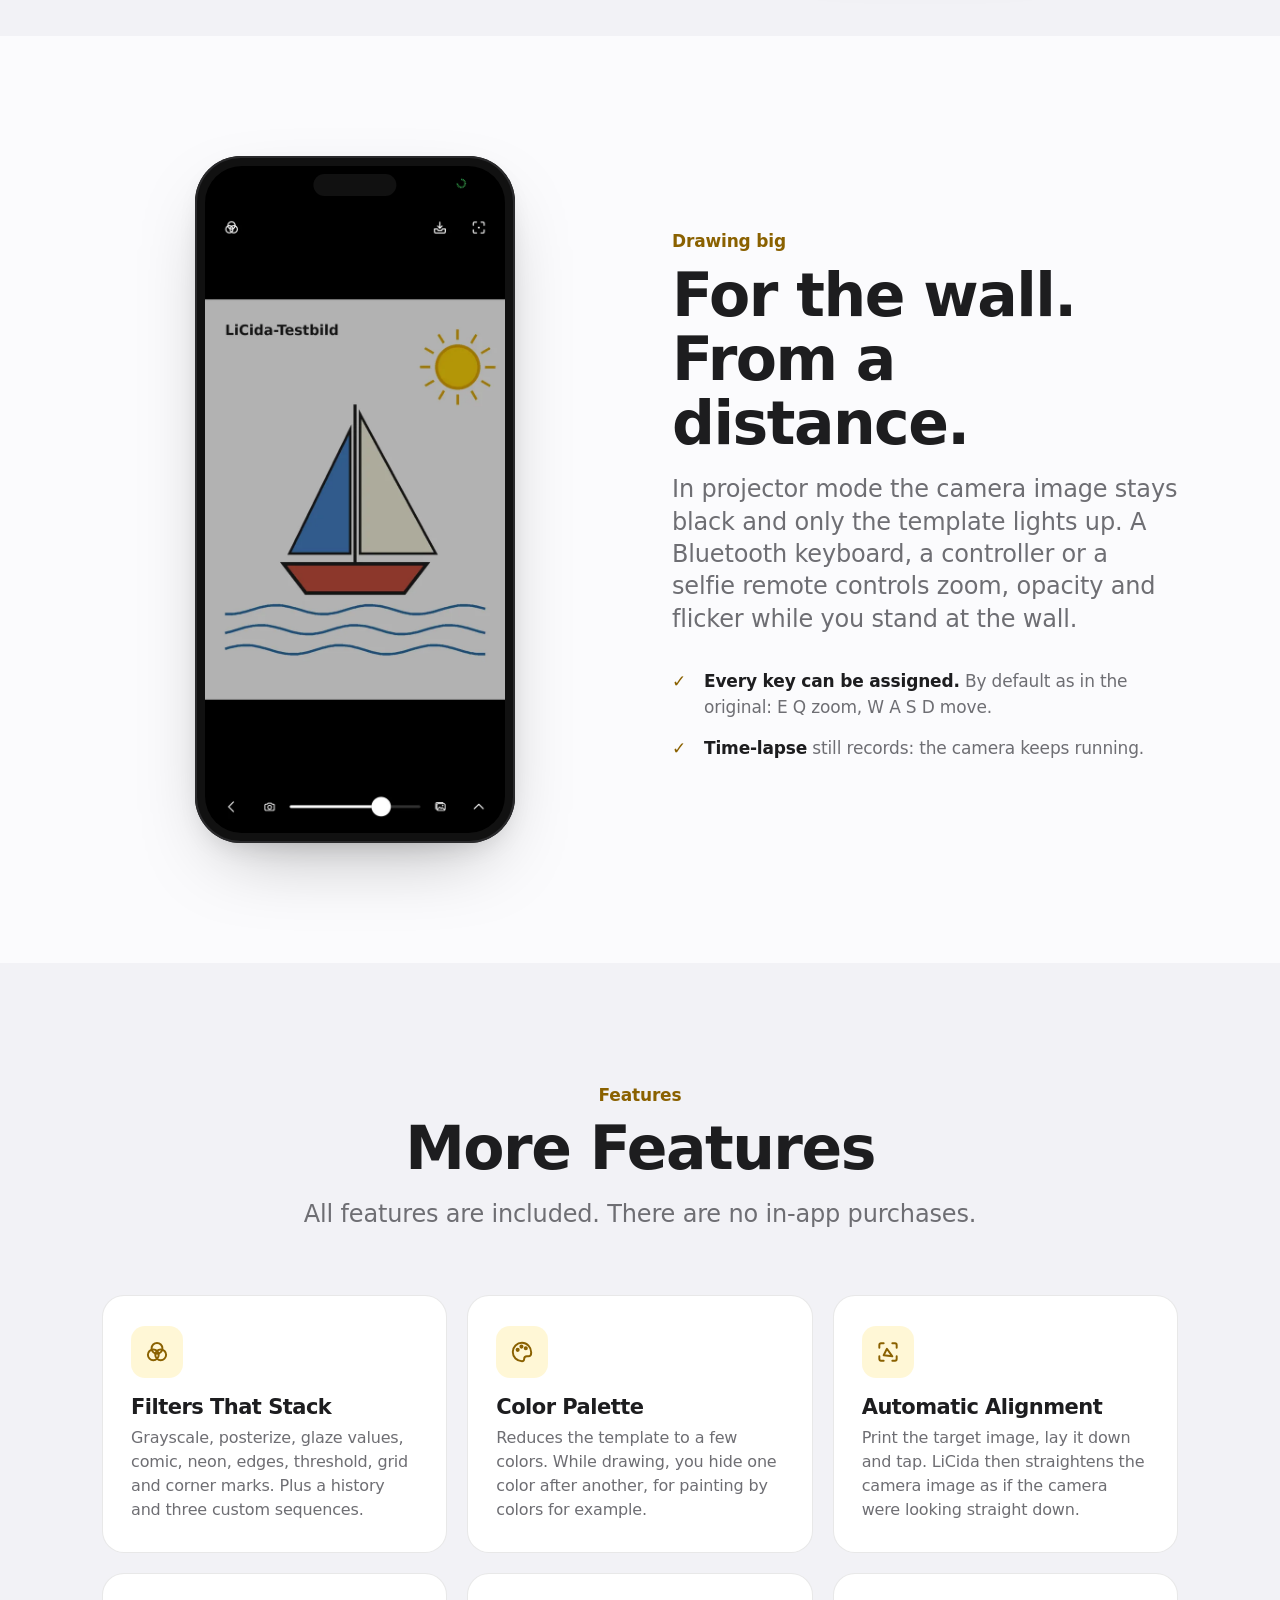
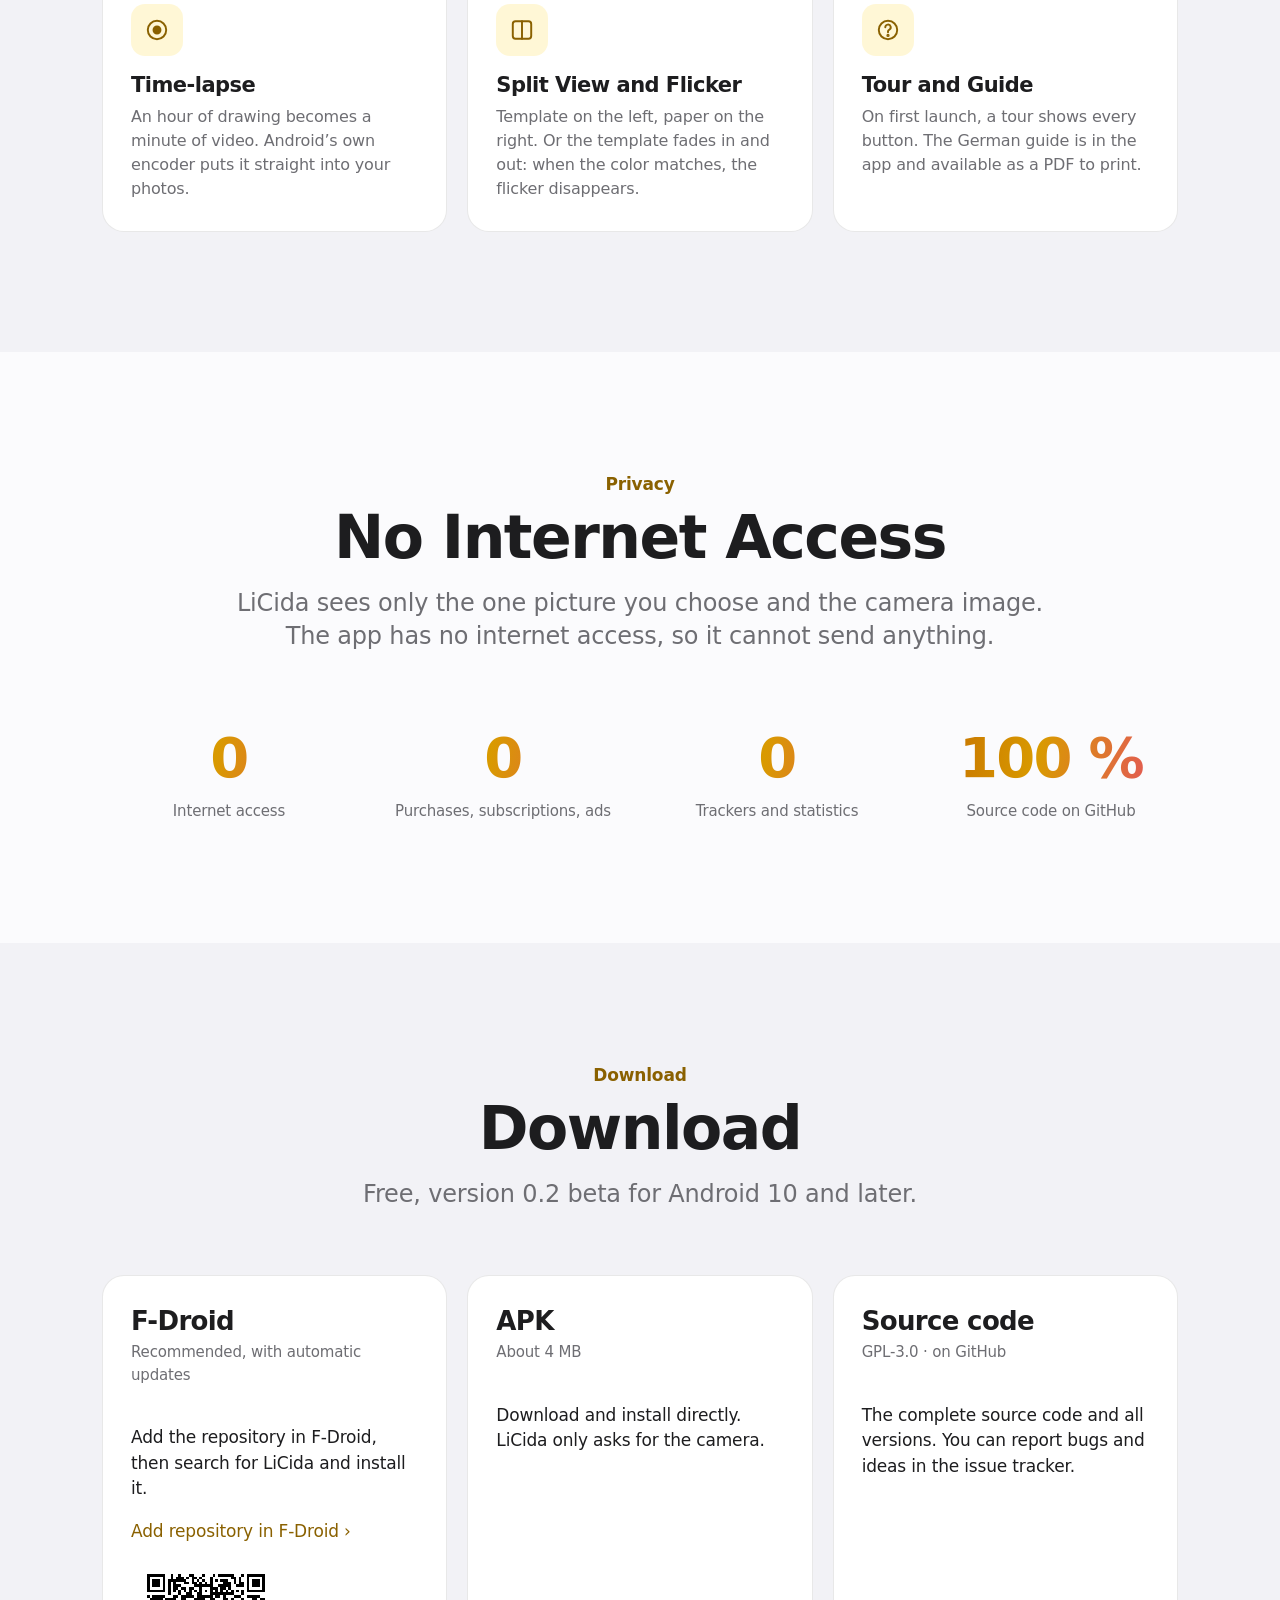
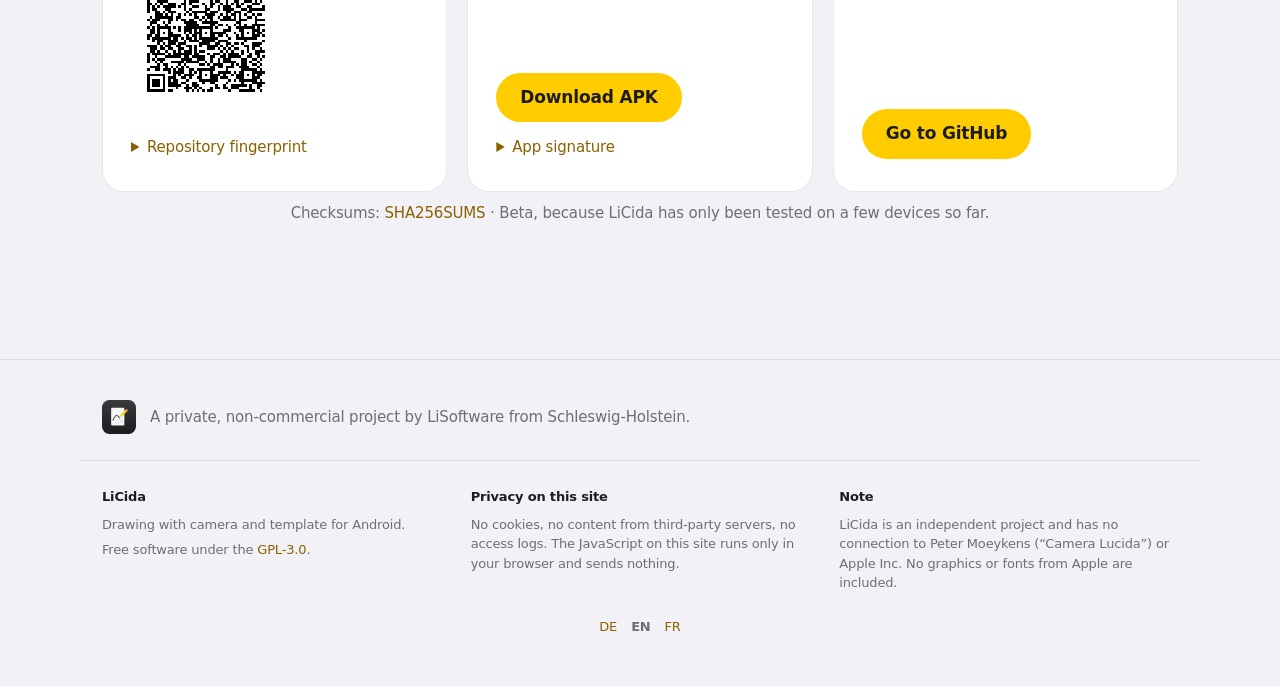
==== commit 85bd63d0: "Homepage ohne KI-Klang (Richards Befund 08.10.): keine Vorlagen-Floskeln und Seitenhiebe auf die iOS" ====
--- a/homepage/index.html
+++ b/homepage/index.html
@@ -4,7 +4,7 @@
 <meta charset="utf-8">
 <meta name="viewport" content="width=device-width, initial-scale=1, viewport-fit=cover">
 <title>LiCida – Zeichnen mit Kamera und Vorlage</title>
-<meta name="description" content="LiCida legt deine Vorlage über das Kamerabild deines Papiers – du ziehst die Linien einfach nach. Für Android, nach Apples Gestaltungsrichtlinien, offline, ohne Käufe und ohne Internetberechtigung.">
+<meta name="description" content="LiCida legt deine Vorlage über das Kamerabild deines Papiers, und du ziehst die Linien nach. Für Android, gestaltet nach Apples Richtlinien. Die App hat keinen Internetzugang und keine Käufe.">
 <link rel="icon" href="licida.svg" type="image/svg+xml">
 <link rel="stylesheet" href="site.css">
 <!--lang--><link rel="alternate" hreflang="de" href="https://lisoftware.de/licida/"><link rel="alternate" hreflang="en" href="https://lisoftware.de/licida/en/"><link rel="alternate" hreflang="fr" href="https://lisoftware.de/licida/fr/">
@@ -65,7 +65,7 @@
     <h1 class="display reveal d1">Zeichnen, was du siehst.<br><span class="gradient-text">Auf Papier.</span></h1>
     <p class="lead reveal d2">LiCida legt deine Vorlage über das Kamerabild deines Blatts.<br>Du schaust auf den Bildschirm und ziehst die Linien einfach nach.</p>
     <div class="actions reveal d3">
-      <a class="btn" href="#laden">Kostenlos laden</a>
+      <a class="btn" href="#laden">Laden</a>
       <a class="btn ghost" href="#so-gehts">So geht's</a>
     </div>
     <div class="solo-phone reveal">
@@ -76,7 +76,7 @@
 
 <section class="wrap center" style="padding-top: 40px; max-width: 1000px">
   <p class="headline reveal">Das Zeichengerät<br><span style="color: var(--muted)">der alten Meister.</span></p>
-  <p class="lead reveal d1">Eine Camera lucida spiegelt das Motiv auf dein Papier – Maler haben damit seit über 200 Jahren Umrisse übertragen. LiCida macht dasselbe mit der Kamera deines Handys: nach dem Vorbild der iOS-App „Camera Lucida“, neu gebaut für Android und gestaltet nach Apples Human Interface Guidelines.</p>
+  <p class="lead reveal d1">Eine Camera lucida spiegelt das Motiv auf dein Papier. Maler übertragen damit seit über 200 Jahren Umrisse. LiCida macht dasselbe mit der Kamera deines Handys. Vorbild ist die iOS-App „Camera Lucida“, neu gebaut für Android und gestaltet nach Apples Human Interface Guidelines.</p>
 </section>
 
 <!-- HOW -->
@@ -88,9 +88,9 @@
       <p class="lead">Handy über das Papier, Vorlage wählen, nachzeichnen.</p>
     </div>
     <div class="tiles">
-      <div class="tile reveal"><div class="icon"><svg viewBox="0 0 24 24" fill="none" stroke="currentColor" stroke-width="1.8" stroke-linecap="round" stroke-linejoin="round"><rect x="7" y="2.5" width="10" height="7" rx="1.5"/><path d="M12 9.5V14M4 20.5h16M6 20.5l2-6.5h8l2 6.5"/></svg></div><h3>1 · Aufbauen</h3><p>Das Handy fest über das Papier stellen, die Kamera nach unten – auf einen Halter, ein Stativ oder einen Stapel Bücher.</p></div>
+      <div class="tile reveal"><div class="icon"><svg viewBox="0 0 24 24" fill="none" stroke="currentColor" stroke-width="1.8" stroke-linecap="round" stroke-linejoin="round"><rect x="7" y="2.5" width="10" height="7" rx="1.5"/><path d="M12 9.5V14M4 20.5h16M6 20.5l2-6.5h8l2 6.5"/></svg></div><h3>1 · Aufbauen</h3><p>Stell das Handy mit der Kamera nach unten fest über das Papier, etwa auf einen Halter, ein Stativ oder einen Stapel Bücher.</p></div>
       <div class="tile reveal d1"><div class="icon"><svg viewBox="0 0 24 24" fill="none" stroke="currentColor" stroke-width="1.8" stroke-linecap="round" stroke-linejoin="round"><rect x="3.5" y="4.5" width="17" height="15" rx="2.5"/><path d="M6.5 16.5l4-4.5 3 3 2-2 3 3.5"/><circle cx="16" cy="9" r="1.3"/></svg></div><h3>2 · Einrichten</h3><p>Ein Bild aus Fotos oder Dateien wählen und mit zwei Fingern so legen, wie es aufs Papier soll.</p></div>
-      <div class="tile reveal d2"><div class="icon"><svg viewBox="0 0 24 24" fill="none" stroke="currentColor" stroke-width="1.8" stroke-linecap="round" stroke-linejoin="round"><path d="M4 20l1.5-5L16 4.5l3.5 3.5L9 18.5z"/><path d="M14 6.5l3.5 3.5"/></svg></div><h3>3 · Zeichnen</h3><p>Kamera und Vorlage sind jetzt gekoppelt. Zoomen bis 30×, scharfstellen, Belichtung sperren – und nachzeichnen.</p></div>
+      <div class="tile reveal d2"><div class="icon"><svg viewBox="0 0 24 24" fill="none" stroke="currentColor" stroke-width="1.8" stroke-linecap="round" stroke-linejoin="round"><path d="M4 20l1.5-5L16 4.5l3.5 3.5L9 18.5z"/><path d="M14 6.5l3.5 3.5"/></svg></div><h3>3 · Zeichnen</h3><p>Kamera und Vorlage sind jetzt gekoppelt. Du kannst bis 30× zoomen, scharfstellen und die Belichtung sperren, während du nachzeichnest.</p></div>
     </div>
   </div>
 </section>
@@ -99,8 +99,8 @@
 <section id="bilder">
   <div class="wrap section-head reveal" style="margin-bottom: 30px">
     <p class="eyebrow">Bilder</p>
-    <h2 class="headline">Aufgeräumt wie die Kamera.</h2>
-    <p class="lead">Schwarze Fläche, schwebende Glasknöpfe, alles an seinem Platz – und nichts, was beim Zeichnen ablenkt.</p>
+    <h2 class="headline">Die Oberfläche</h2>
+    <p class="lead">Eine schwarze Fläche mit schwebenden Glasknöpfen, aufgebaut wie die Kamera-App. Beim Zeichnen lenkt nichts ab.</p>
   </div>
   <div class="carousel" id="pages">
     <figure><div class="phone"><img src="img/einrichten.webp" alt="" loading="lazy"></div><figcaption>Einrichten<span>Vorlage über dem Papier</span></figcaption></figure>
@@ -123,11 +123,11 @@
       <div class="reveal">
         <p class="eyebrow">Sitzungen</p>
         <h2 class="headline">Morgen genau<br>dort weiter.</h2>
-        <p class="lead">Eine Sitzung merkt sich Vorlage, Filter, Lage, Kamera und Ausrichtung – und einen Schnappschuss deines Blatts.</p>
+        <p class="lead">Eine Sitzung merkt sich Vorlage, Filter, Lage, Kamera und Ausrichtung, dazu einen Schnappschuss deines Blatts.</p>
         <ul class="checks">
           <li><b>Blatt wiederfinden:</b> Der Schnappschuss liegt über dem Kamerabild, du legst das Papier passend hin.</li>
           <li><b>Oder automatisch:</b> LiCida sucht Verschiebung, Drehung und Größe per Bildabgleich und schiebt die Vorlage mit.</li>
-          <li><b>Nur auf dem Gerät</b> – nichts wird hochgeladen.</li>
+          <li><b>Nur auf dem Gerät:</b> Nichts wird hochgeladen.</li>
         </ul>
       </div>
       <div class="reveal d1" style="max-width: 320px; margin: 0 auto">
@@ -144,9 +144,9 @@
       <div class="reveal">
         <p class="eyebrow">Groß zeichnen</p>
         <h2 class="headline">Für die Wand.<br>Aus der Ferne.</h2>
-        <p class="lead">Im Projektor-Modus bleibt das Kamerabild schwarz – nur die Vorlage leuchtet. Eine Bluetooth-Tastatur, ein Controller oder ein Selfie-Auslöser steuern Zoom, Deckkraft und Flimmern, während du an der Wand stehst.</p>
+        <p class="lead">Im Projektor-Modus bleibt das Kamerabild schwarz, nur die Vorlage leuchtet. Eine Bluetooth-Tastatur, ein Controller oder ein Selfie-Auslöser steuern Zoom, Deckkraft und Flimmern, während du an der Wand stehst.</p>
         <ul class="checks">
-          <li><b>Jede Taste belegbar</b> – Standard wie im Original: E Q zoomen, W A S D schieben.</li>
+          <li><b>Jede Taste belegbar.</b> Ab Werk wie im Original: E Q zoomen, W A S D schieben.</li>
           <li><b>Zeitraffer</b> filmt trotzdem mit: Die Kamera läuft weiter.</li>
         </ul>
       </div>
@@ -162,16 +162,16 @@
   <div class="wrap">
     <div class="section-head reveal">
       <p class="eyebrow">Funktionen</p>
-      <h2 class="headline">Und so viel mehr.</h2>
-      <p class="lead">Die Funktionen der iOS-App – ohne einen einzigen Kauf.</p>
+      <h2 class="headline">Weitere Funktionen</h2>
+      <p class="lead">Alle Funktionen sind enthalten. Es gibt keine Käufe in der App.</p>
     </div>
     <div class="tiles">
-      <div class="tile reveal"><div class="icon"><svg viewBox="0 0 24 24" fill="none" stroke="currentColor" stroke-width="1.8" stroke-linecap="round" stroke-linejoin="round"><circle cx="12" cy="8.6" r="5"/><circle cx="8.6" cy="14.6" r="5"/><circle cx="15.4" cy="14.6" r="5"/></svg></div><h3>Filter, die aufeinander wirken</h3><p>Graustufen, Tontrennung, Lasurwerte, Comic, Neon, Kanten, Schwellwert, Raster, Eckmarken – mit Verlauf und drei eigenen Folgen.</p></div>
-      <div class="tile reveal d1"><div class="icon"><svg viewBox="0 0 24 24" fill="none" stroke="currentColor" stroke-width="1.8" stroke-linecap="round" stroke-linejoin="round"><path d="M12 3.5a8.5 8.5 0 1 0 0 17c1.4 0 2-1 2-2 0-1.4 1.1-2.5 2.5-2.5H18c1.7 0 2.5-1.6 2.5-3.5 0-5-3.8-9-8.5-9z"/><circle cx="8" cy="10" r="1"/><circle cx="11.5" cy="7" r="1"/><circle cx="15.5" cy="8.5" r="1"/></svg></div><h3>Farbpalette</h3><p>Fasst die Vorlage zu wenigen Farben zusammen. Beim Zeichnen blendest du Farbe für Farbe aus – ideal zum Malen.</p></div>
-      <div class="tile reveal d2"><div class="icon"><svg viewBox="0 0 24 24" fill="none" stroke="currentColor" stroke-width="1.8" stroke-linecap="round" stroke-linejoin="round"><path d="M4 8V5.5A1.5 1.5 0 0 1 5.5 4H8M16 4h2.5A1.5 1.5 0 0 1 20 5.5V8M20 16v2.5a1.5 1.5 0 0 1-1.5 1.5H16M8 20H5.5A1.5 1.5 0 0 1 4 18.5V16"/><path d="M8 15l3-6 5 7z"/></svg></div><h3>Automatisch ausrichten</h3><p>Zielbild ausdrucken, hinlegen, tippen – LiCida entzerrt das Kamerabild, als schaue die Kamera senkrecht von oben. Bei der iOS-App ein Kauf, hier einfach dabei.</p></div>
-      <div class="tile reveal"><div class="icon"><svg viewBox="0 0 24 24" fill="none" stroke="currentColor" stroke-width="1.8" stroke-linecap="round" stroke-linejoin="round"><circle cx="12" cy="12" r="8.5"/><circle cx="12" cy="12" r="3.2" fill="currentColor"/></svg></div><h3>Zeitraffer</h3><p>Eine Stunde Zeichnen wird eine Minute Video – mit Androids eigenem Encoder, direkt in deine Fotos.</p></div>
-      <div class="tile reveal d1"><div class="icon"><svg viewBox="0 0 24 24" fill="none" stroke="currentColor" stroke-width="1.8" stroke-linecap="round" stroke-linejoin="round"><rect x="3.5" y="4" width="17" height="16" rx="2.5"/><path d="M12 4v16"/></svg></div><h3>Geteilte Ansicht und Flimmern</h3><p>Links Vorlage, rechts Papier – oder die Vorlage blendet ein und aus. Stimmt die Farbe, verschwindet das Flimmern.</p></div>
-      <div class="tile reveal d2"><div class="icon"><svg viewBox="0 0 24 24" fill="none" stroke="currentColor" stroke-width="1.8" stroke-linecap="round" stroke-linejoin="round"><circle cx="12" cy="12" r="8.5"/><path d="M9.5 9.5a2.5 2.5 0 1 1 3.5 2.3c-.6.3-1 .8-1 1.5v.7"/><circle cx="12" cy="17" r=".6" fill="currentColor"/></svg></div><h3>Rundgang und Anleitung</h3><p>Beim ersten Start zeigt ein Rundgang jeden Knopf. Die deutsche Anleitung steht in der App – und als PDF zum Ausdrucken.</p></div>
+      <div class="tile reveal"><div class="icon"><svg viewBox="0 0 24 24" fill="none" stroke="currentColor" stroke-width="1.8" stroke-linecap="round" stroke-linejoin="round"><circle cx="12" cy="8.6" r="5"/><circle cx="8.6" cy="14.6" r="5"/><circle cx="15.4" cy="14.6" r="5"/></svg></div><h3>Filter, die aufeinander wirken</h3><p>Graustufen, Tontrennung, Lasurwerte, Comic, Neon, Kanten, Schwellwert, Raster und Eckmarken. Dazu ein Verlauf und drei eigene Folgen.</p></div>
+      <div class="tile reveal d1"><div class="icon"><svg viewBox="0 0 24 24" fill="none" stroke="currentColor" stroke-width="1.8" stroke-linecap="round" stroke-linejoin="round"><path d="M12 3.5a8.5 8.5 0 1 0 0 17c1.4 0 2-1 2-2 0-1.4 1.1-2.5 2.5-2.5H18c1.7 0 2.5-1.6 2.5-3.5 0-5-3.8-9-8.5-9z"/><circle cx="8" cy="10" r="1"/><circle cx="11.5" cy="7" r="1"/><circle cx="15.5" cy="8.5" r="1"/></svg></div><h3>Farbpalette</h3><p>Fasst die Vorlage zu wenigen Farben zusammen. Beim Zeichnen blendest du Farbe für Farbe aus, etwa zum Ausmalen nach Farben.</p></div>
+      <div class="tile reveal d2"><div class="icon"><svg viewBox="0 0 24 24" fill="none" stroke="currentColor" stroke-width="1.8" stroke-linecap="round" stroke-linejoin="round"><path d="M4 8V5.5A1.5 1.5 0 0 1 5.5 4H8M16 4h2.5A1.5 1.5 0 0 1 20 5.5V8M20 16v2.5a1.5 1.5 0 0 1-1.5 1.5H16M8 20H5.5A1.5 1.5 0 0 1 4 18.5V16"/><path d="M8 15l3-6 5 7z"/></svg></div><h3>Automatisch ausrichten</h3><p>Druck das Zielbild aus, leg es hin und tippe. LiCida entzerrt dann das Kamerabild, als schaue die Kamera senkrecht von oben.</p></div>
+      <div class="tile reveal"><div class="icon"><svg viewBox="0 0 24 24" fill="none" stroke="currentColor" stroke-width="1.8" stroke-linecap="round" stroke-linejoin="round"><circle cx="12" cy="12" r="8.5"/><circle cx="12" cy="12" r="3.2" fill="currentColor"/></svg></div><h3>Zeitraffer</h3><p>Aus einer Stunde Zeichnen wird eine Minute Video. Androids eigener Encoder legt es direkt in deine Fotos.</p></div>
+      <div class="tile reveal d1"><div class="icon"><svg viewBox="0 0 24 24" fill="none" stroke="currentColor" stroke-width="1.8" stroke-linecap="round" stroke-linejoin="round"><rect x="3.5" y="4" width="17" height="16" rx="2.5"/><path d="M12 4v16"/></svg></div><h3>Geteilte Ansicht und Flimmern</h3><p>Links die Vorlage, rechts das Papier. Oder die Vorlage blendet ein und aus: Stimmt die Farbe, verschwindet das Flimmern.</p></div>
+      <div class="tile reveal d2"><div class="icon"><svg viewBox="0 0 24 24" fill="none" stroke="currentColor" stroke-width="1.8" stroke-linecap="round" stroke-linejoin="round"><circle cx="12" cy="12" r="8.5"/><path d="M9.5 9.5a2.5 2.5 0 1 1 3.5 2.3c-.6.3-1 .8-1 1.5v.7"/><circle cx="12" cy="17" r=".6" fill="currentColor"/></svg></div><h3>Rundgang und Anleitung</h3><p>Beim ersten Start zeigt ein Rundgang jeden Knopf. Die deutsche Anleitung steht in der App und als PDF zum Ausdrucken bereit.</p></div>
     </div>
   </div>
 </section>
@@ -181,14 +181,14 @@
   <div class="wrap">
     <div class="section-head reveal">
       <p class="eyebrow">Datenschutz</p>
-      <h2 class="headline">Deine Bilder<br>bleiben bei dir.</h2>
-      <p class="lead">LiCida sieht nur das eine Bild, das du auswählst, und die Kamera. Senden kann es technisch nichts.</p>
+      <h2 class="headline">Ohne Internetzugang</h2>
+      <p class="lead">LiCida sieht nur das eine Bild, das du auswählst, und das Kamerabild. Die App hat keinen Internetzugang und kann deshalb nichts senden.</p>
     </div>
     <div class="facts">
-      <div class="reveal"><div class="num gradient-text">0</div><div class="lbl">Internetberechtigung</div></div>
+      <div class="reveal"><div class="num gradient-text">0</div><div class="lbl">Internetzugang</div></div>
       <div class="reveal d1"><div class="num gradient-text">0</div><div class="lbl">Käufe, Abos, Werbung</div></div>
       <div class="reveal d2"><div class="num gradient-text">0</div><div class="lbl">Tracker und Statistik</div></div>
-      <div class="reveal d3"><div class="num gradient-text">100 %</div><div class="lbl">offener Quellcode</div></div>
+      <div class="reveal d3"><div class="num gradient-text">100 %</div><div class="lbl">Quelltext auf GitHub</div></div>
     </div>
   </div>
 </section>
@@ -198,13 +198,13 @@
   <div class="wrap">
     <div class="section-head reveal">
       <p class="eyebrow">Laden</p>
-      <h2 class="headline">Leg los. Kostenlos.</h2>
-      <p class="lead">Version 0.2 Beta für Android 10 und neuer.</p>
+      <h2 class="headline">Herunterladen</h2>
+      <p class="lead">Kostenlos, Version 0.2 Beta für Android 10 und neuer.</p>
     </div>
     <div class="downloads">
       <div class="download reveal">
         <h3>F-Droid</h3>
-        <div class="meta">Empfohlen – Updates kommen automatisch</div>
+        <div class="meta">Empfohlen, mit automatischen Updates</div>
         <div class="grow">
           <p>Paketquelle in F-Droid hinzufügen, dann LiCida suchen und installieren.</p>
           <a href="fdroidrepos://volkskamera.goip.de/fdroid/repo?fingerprint=8DA9DEF44C65856A1B098DB7BF876D48514997EF17C7256E23E91EAC6C486500">Quelle in F-Droid hinzufügen ›</a>
@@ -229,12 +229,11 @@
         <h3>Quelltext</h3>
         <div class="meta">GPL-3.0 · auf GitHub</div>
         <div class="grow">
-          <p>Jede Zeile einsehbar, alle Versionen zum Herunterladen. Fehler oder Ideen gern im Issue-Tracker.</p>
+          <p>Der vollständige Quelltext und alle Versionen. Fehler und Ideen kannst du im Issue-Tracker melden.</p>
         </div>
         <a class="btn" href="https://github.com/veritasX1/LiCida">Zu GitHub</a>
       </div>
     </div>
-    <p class="center reveal" style="margin-top: 50px; font-size: 19px; font-weight: 600">Entwickelt von LiSoftware in Schleswig-Holstein.</p>
     <p class="center" style="margin-top: 10px; color: var(--muted); font-size: 15px">Prüfsummen: <a href="download/SHA256SUMS">SHA256SUMS</a> · Beta, weil LiCida bisher nur auf wenigen Geräten getestet ist.</p>
   </div>
 </section>
@@ -244,12 +243,12 @@
 <footer>
   <div class="wrap made">
     <img src="licida.svg" alt="" width="34" height="34">
-    <p><b>Entwickelt in Schleswig-Holstein.</b><br>Von LiSoftware – zwischen Nord- und Ostsee.</p>
+    <p>Ein privates, nichtkommerzielles Projekt von LiSoftware aus Schleswig-Holstein.</p>
   </div>
   <div class="wrap cols">
     <div>
       <h4>LiCida</h4>
-      <p>Zeichnen mit Kamera und Vorlage für Android. Ein privates, nichtkommerzielles Projekt von LiSoftware.</p>
+      <p>Zeichnen mit Kamera und Vorlage für Android.</p>
       <p>Freie Software unter der <a href="https://github.com/veritasX1/LiCida/blob/main/LICENSE">GPL-3.0</a>.</p>
     </div>
     <div>
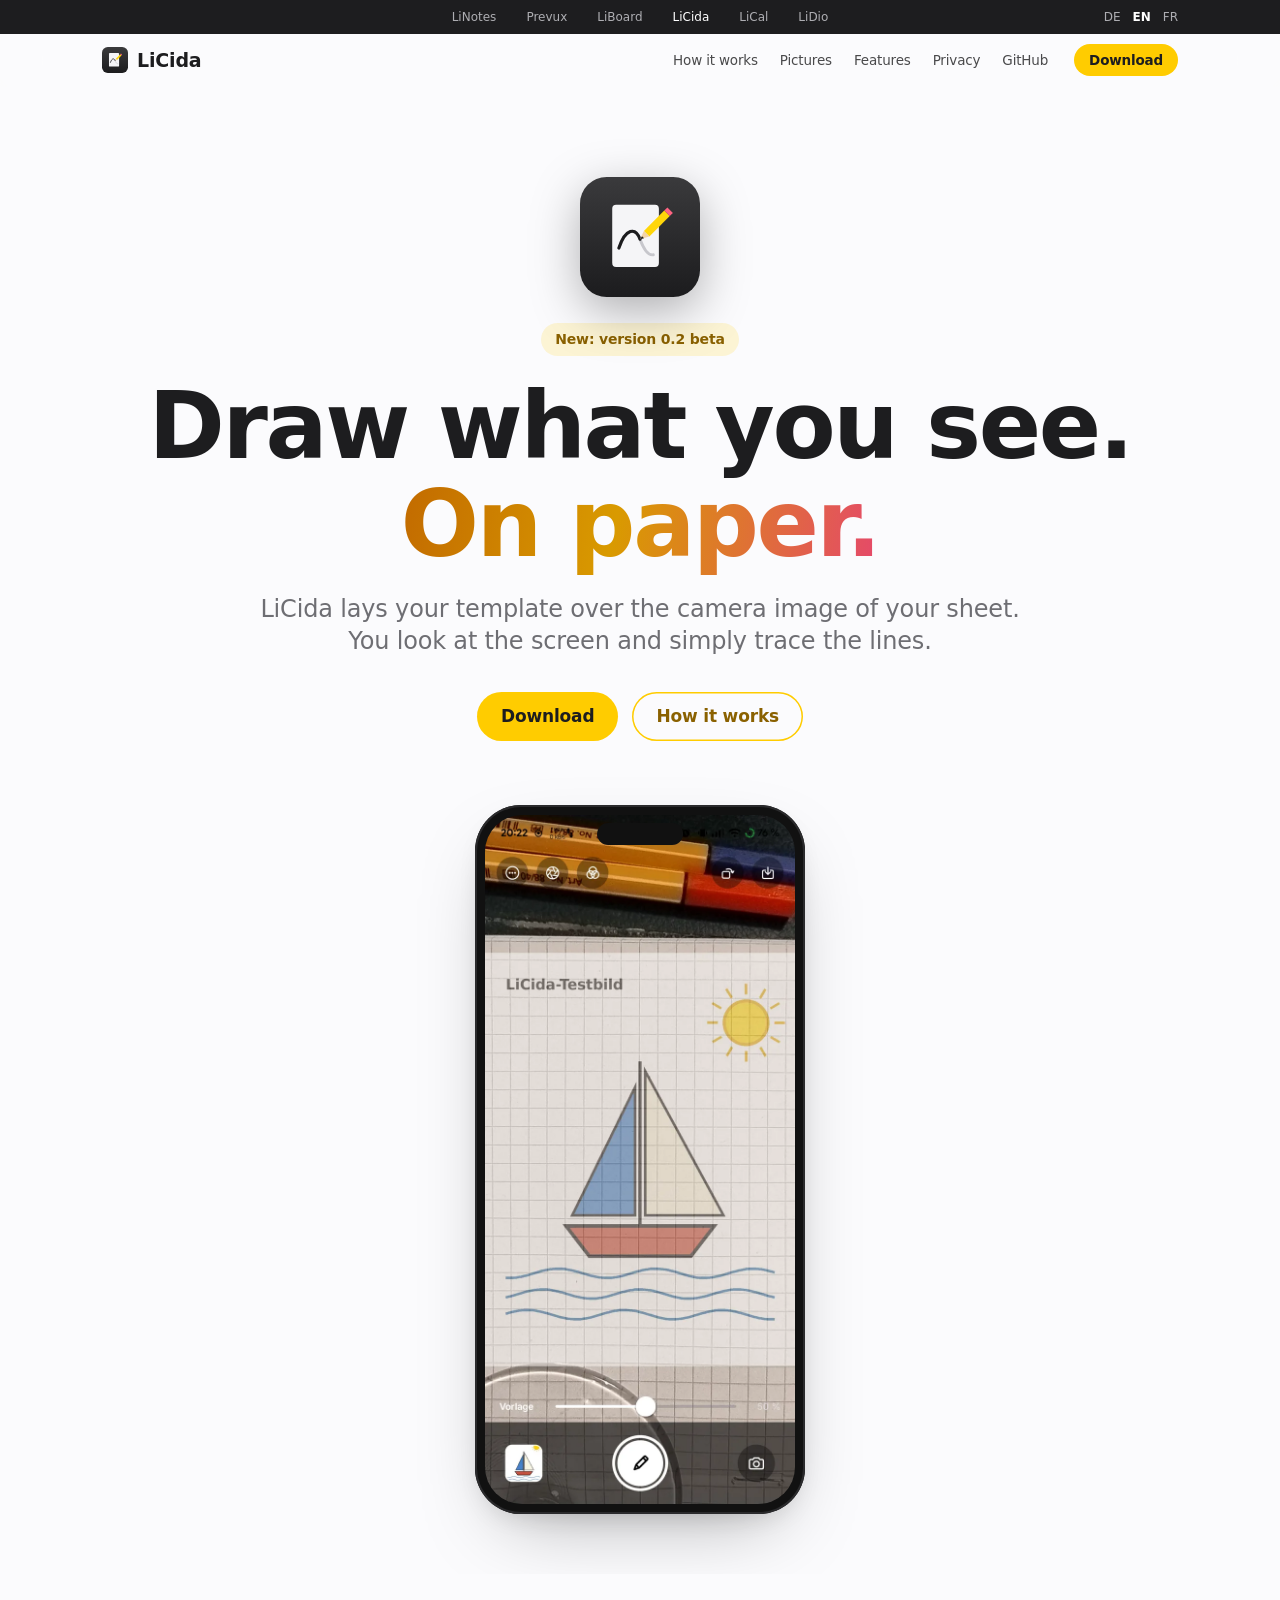
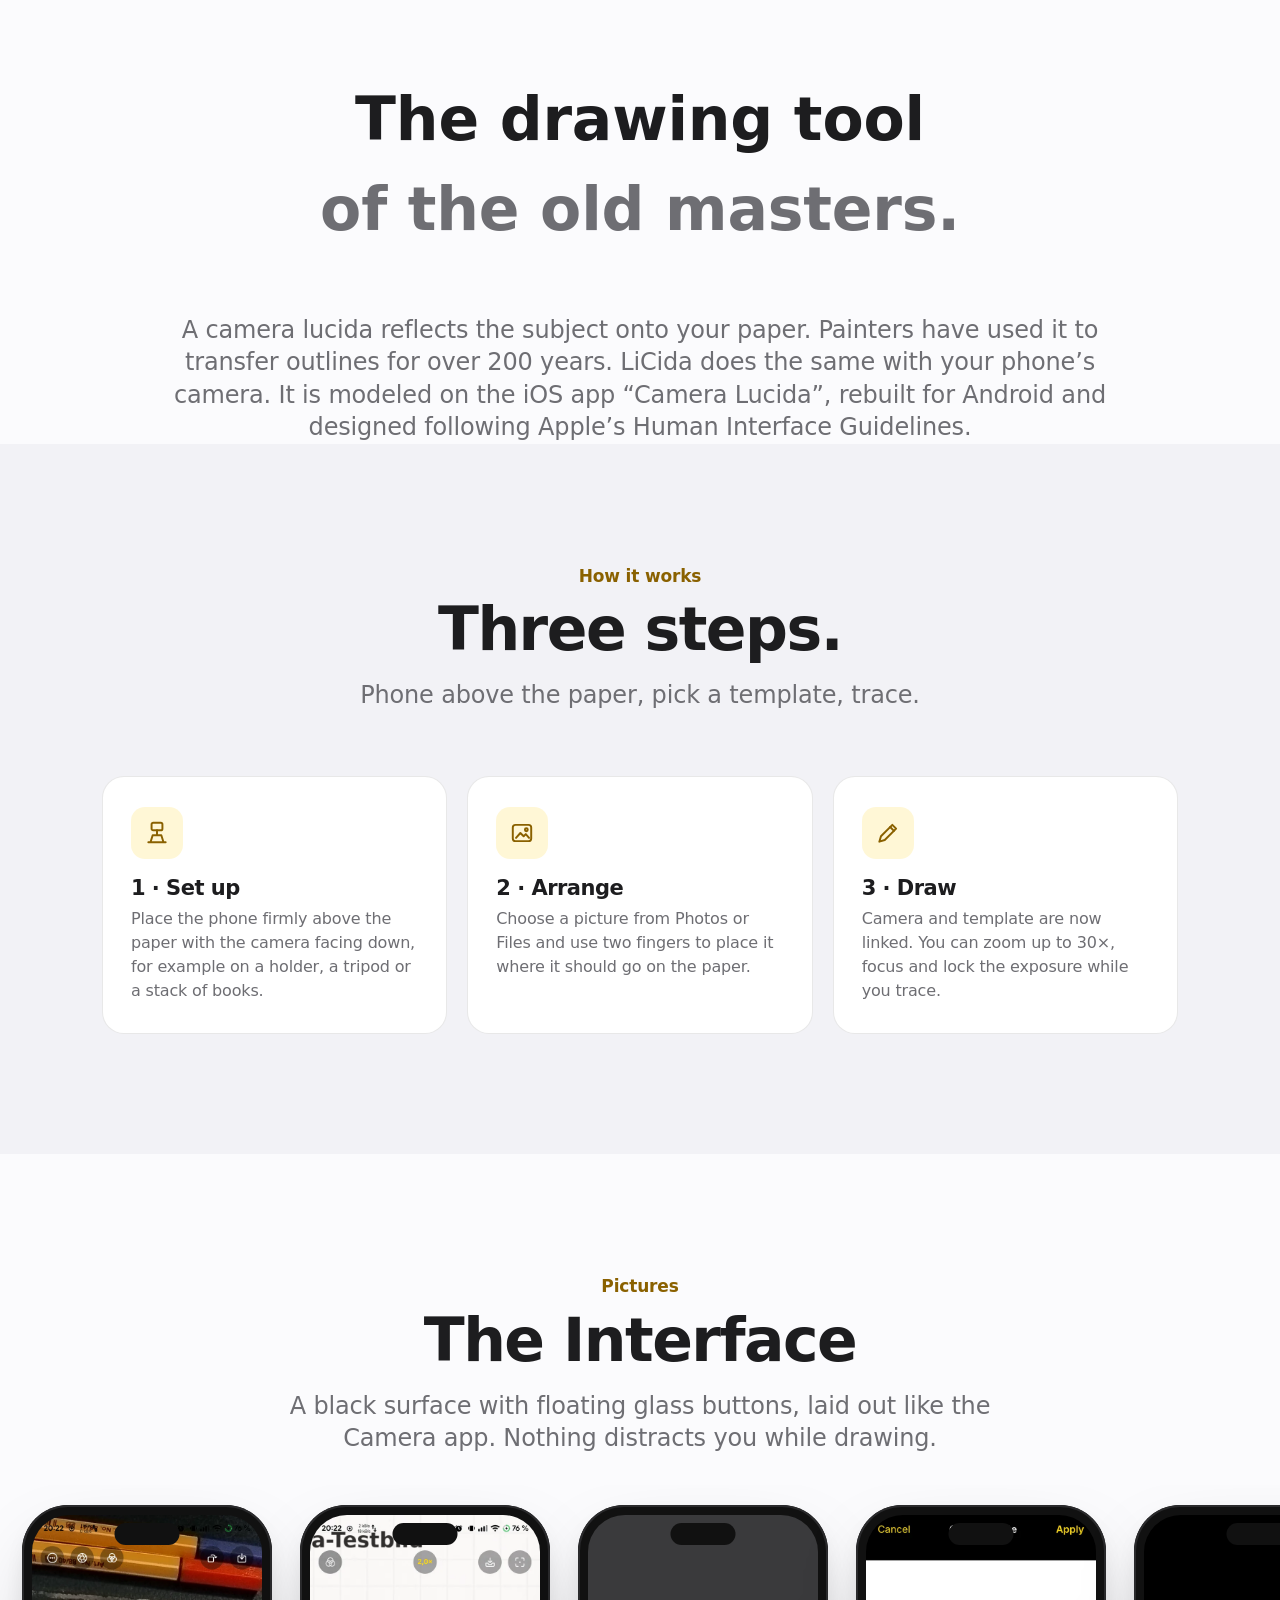
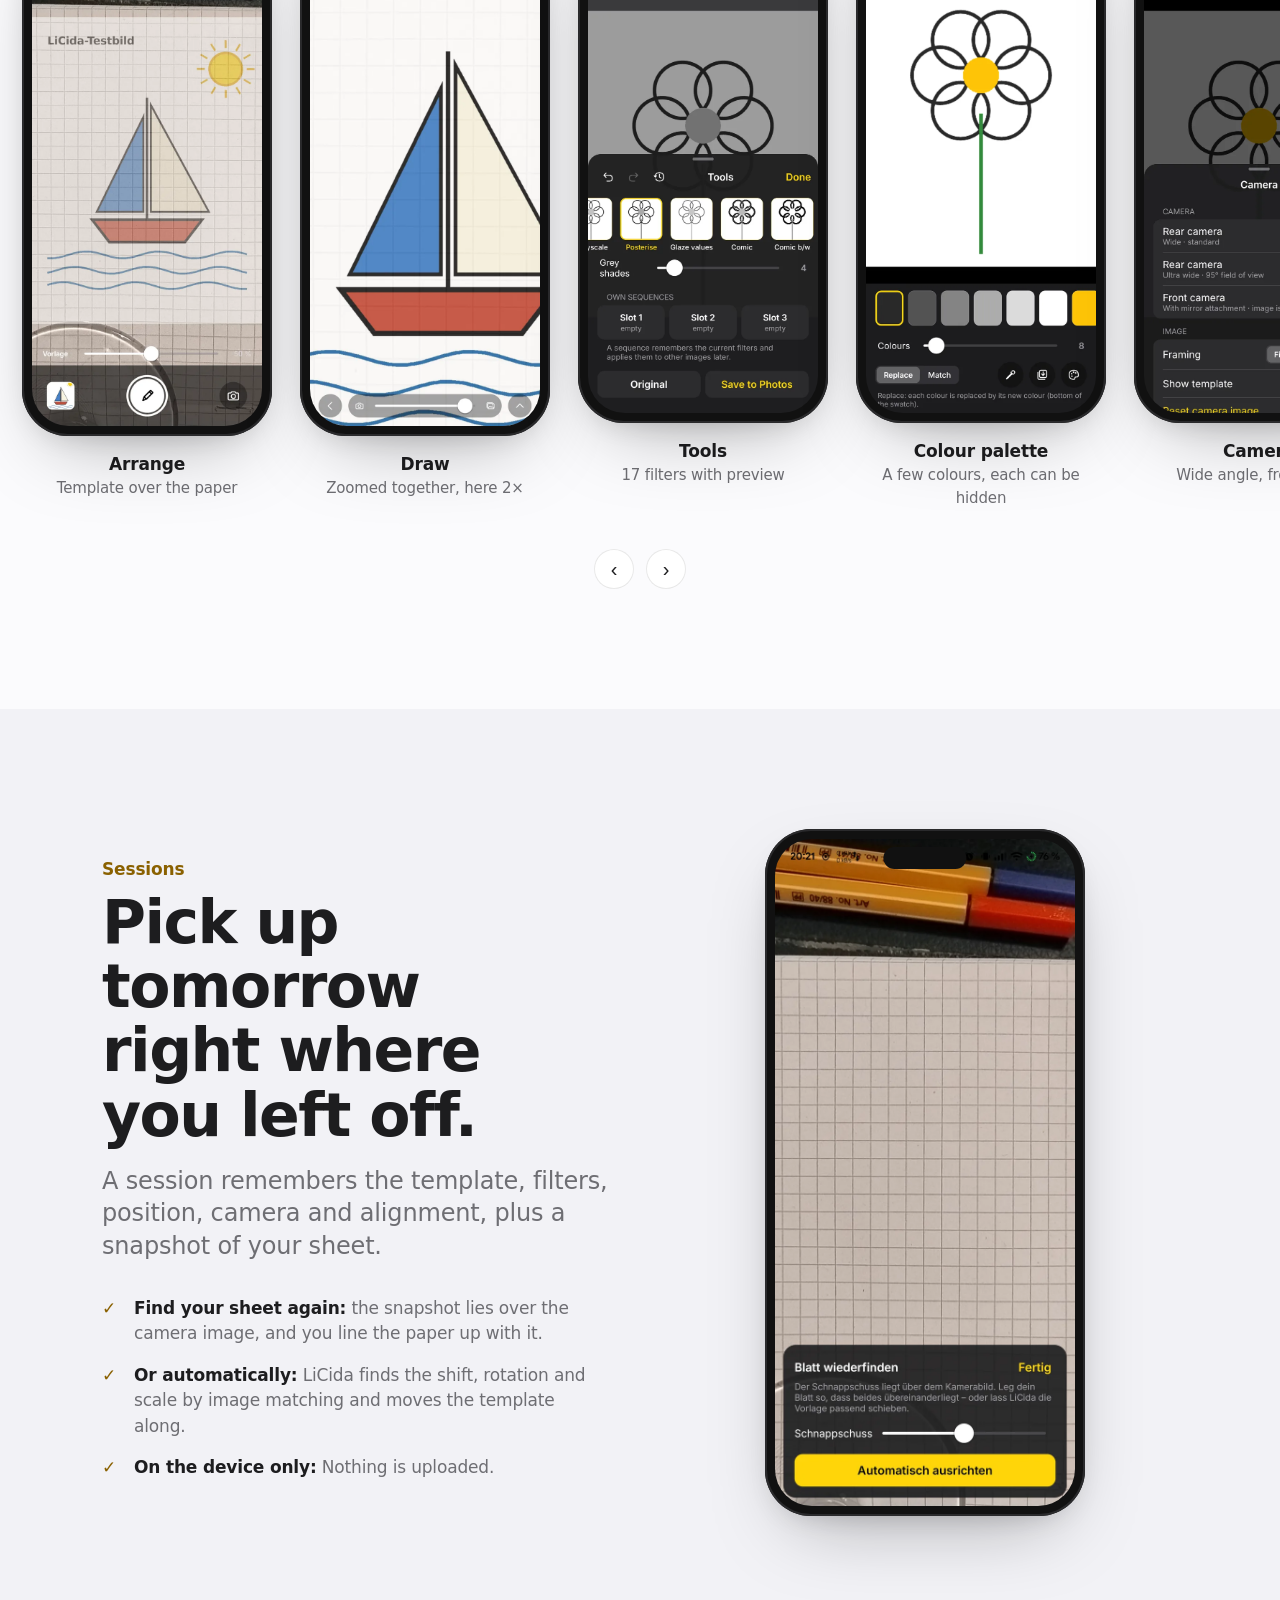
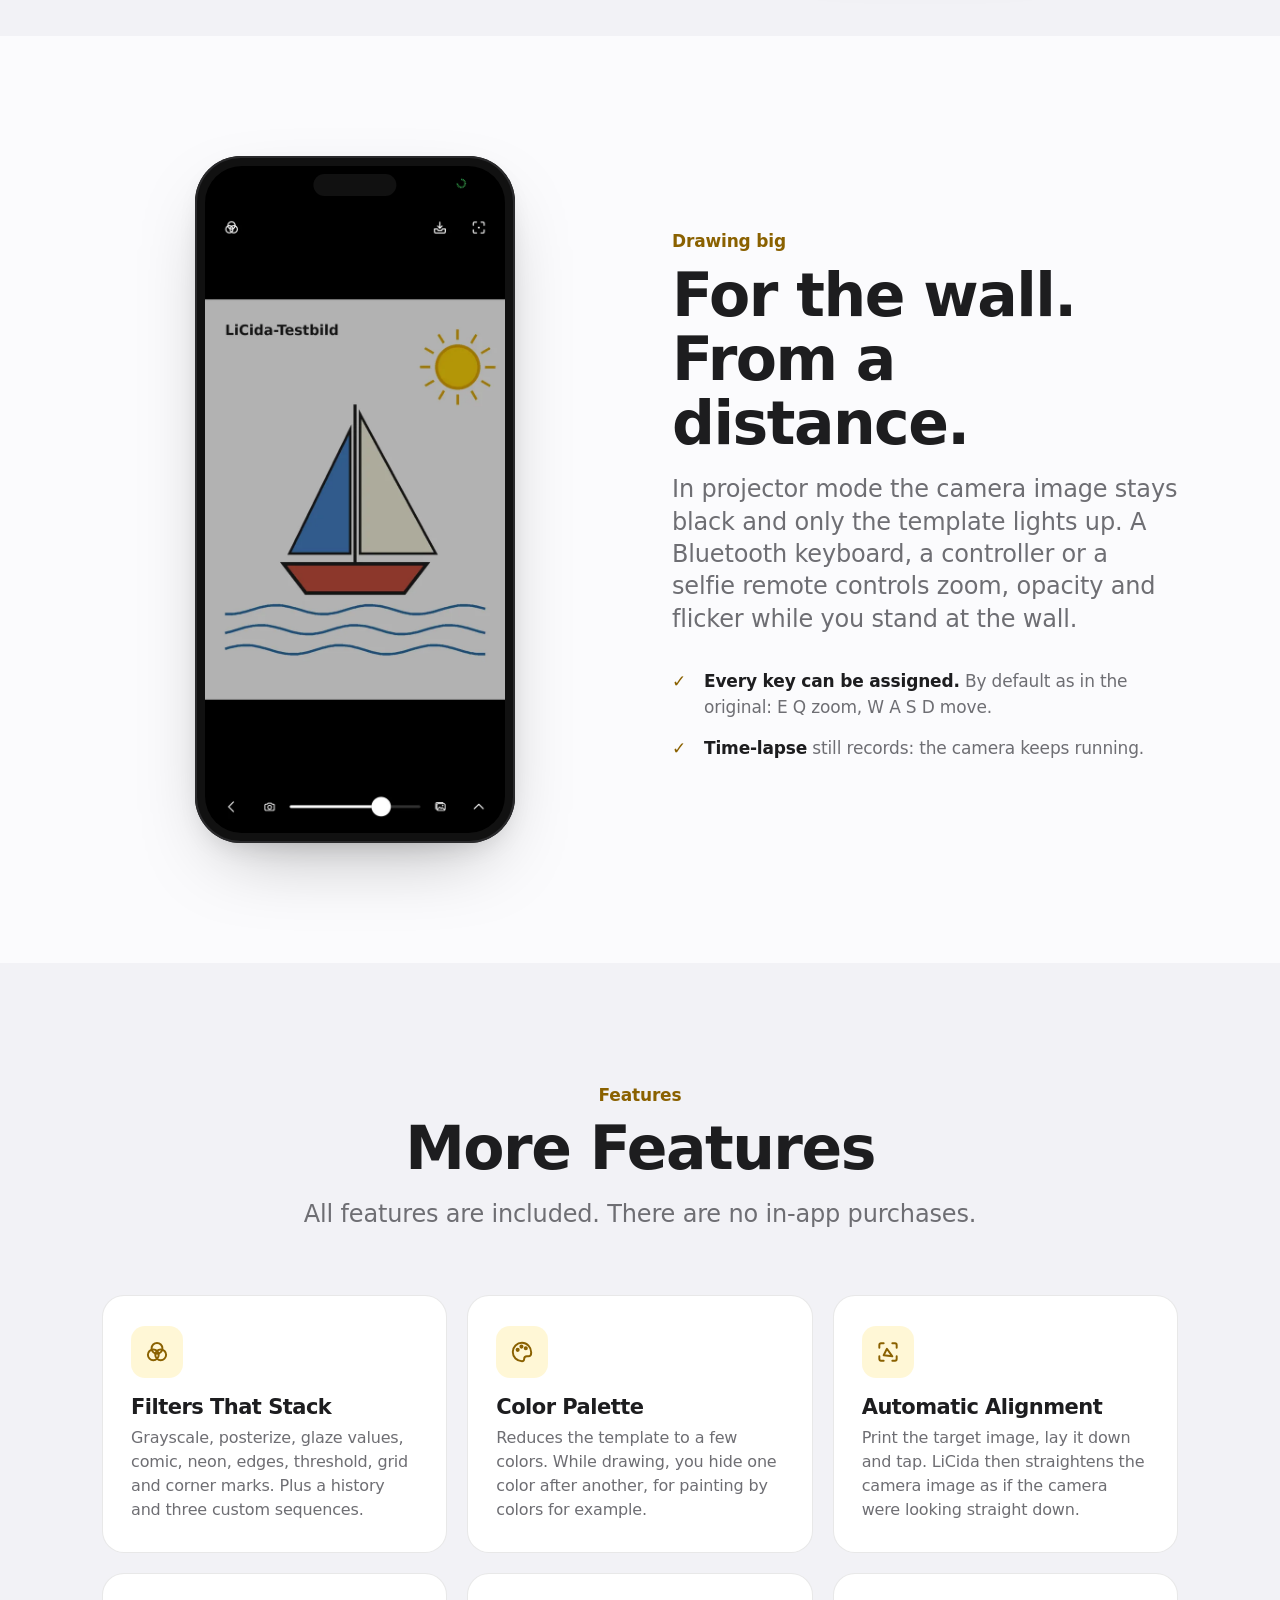
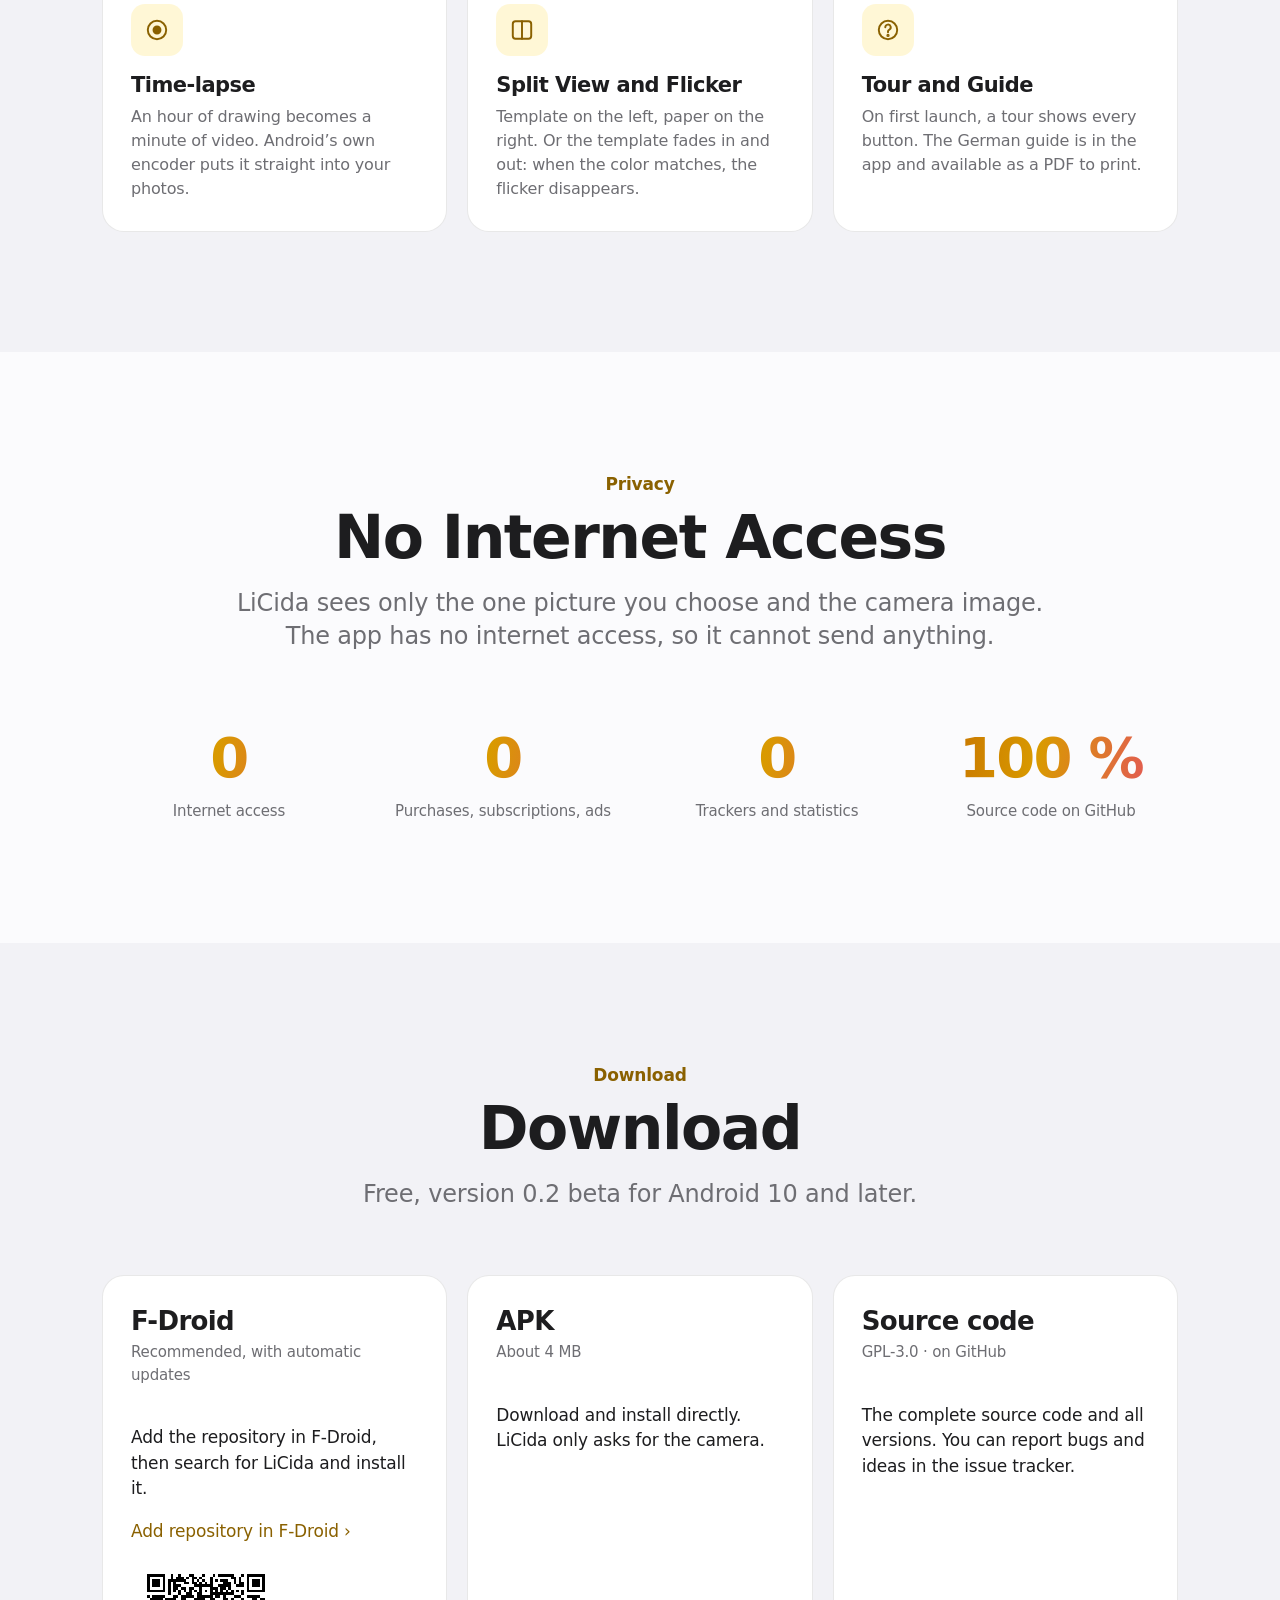
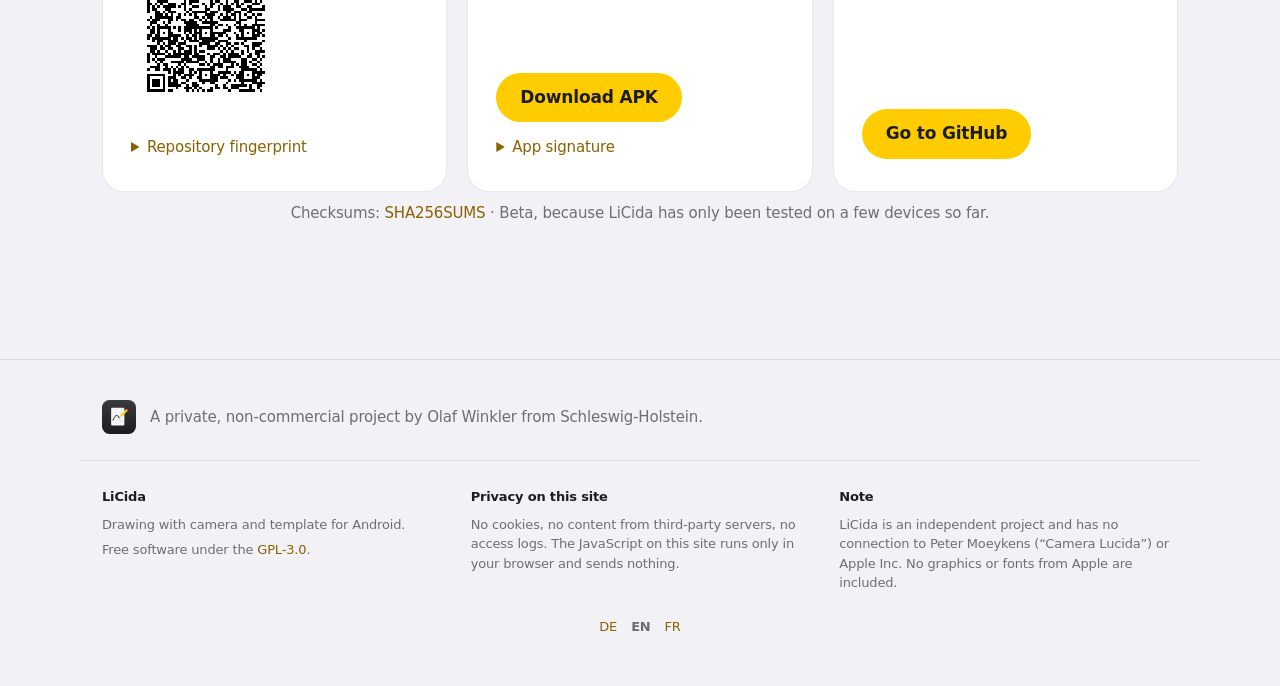
==== commit c764d429: "Homepage ohne KI-Klang (Richards Befund 08.10.): keine Vorlagen-Floskeln und Seitenhiebe auf die iOS" ====
--- a/homepage/index.html
+++ b/homepage/index.html
@@ -243,7 +243,7 @@
 <footer>
   <div class="wrap made">
     <img src="licida.svg" alt="" width="34" height="34">
-    <p>Ein privates, nichtkommerzielles Projekt von LiSoftware aus Schleswig-Holstein.</p>
+    <p>Ein privates, nichtkommerzielles Projekt von Olaf Winkler aus Schleswig-Holstein.</p>
   </div>
   <div class="wrap cols">
     <div>
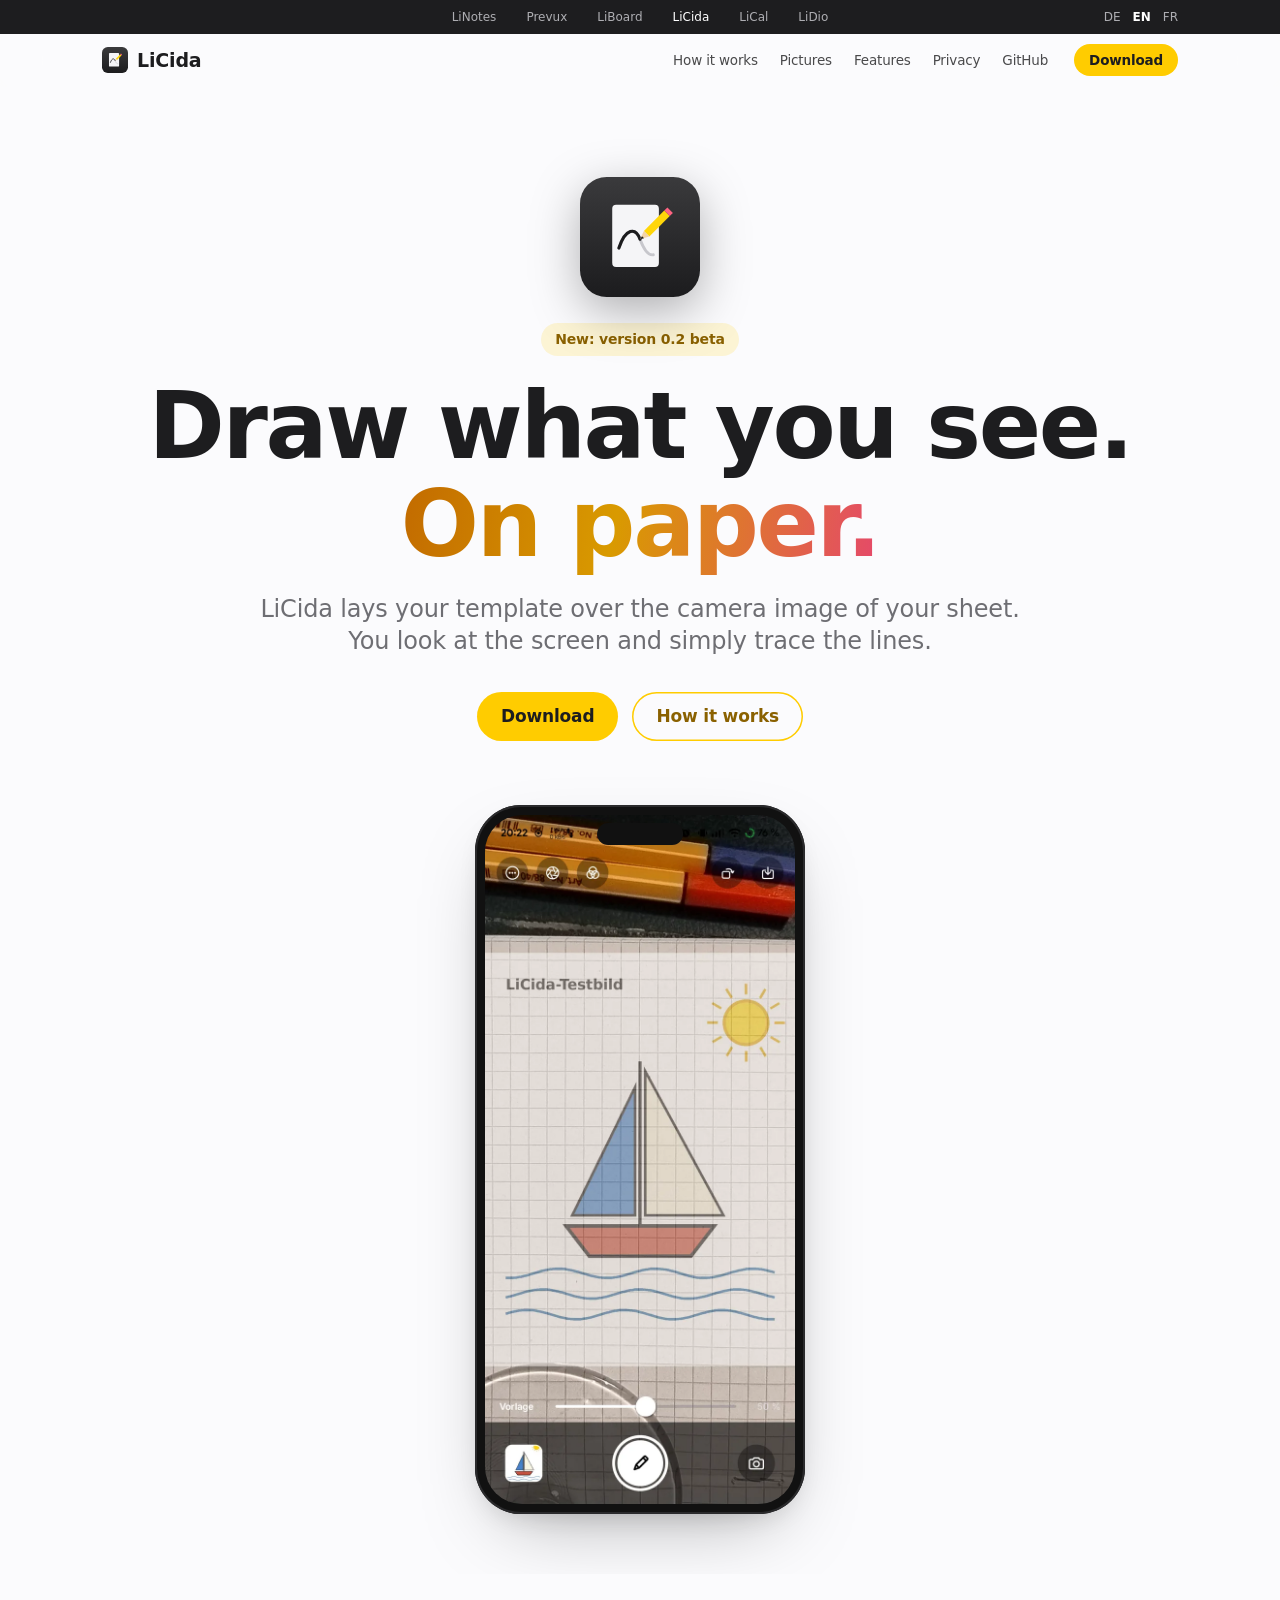
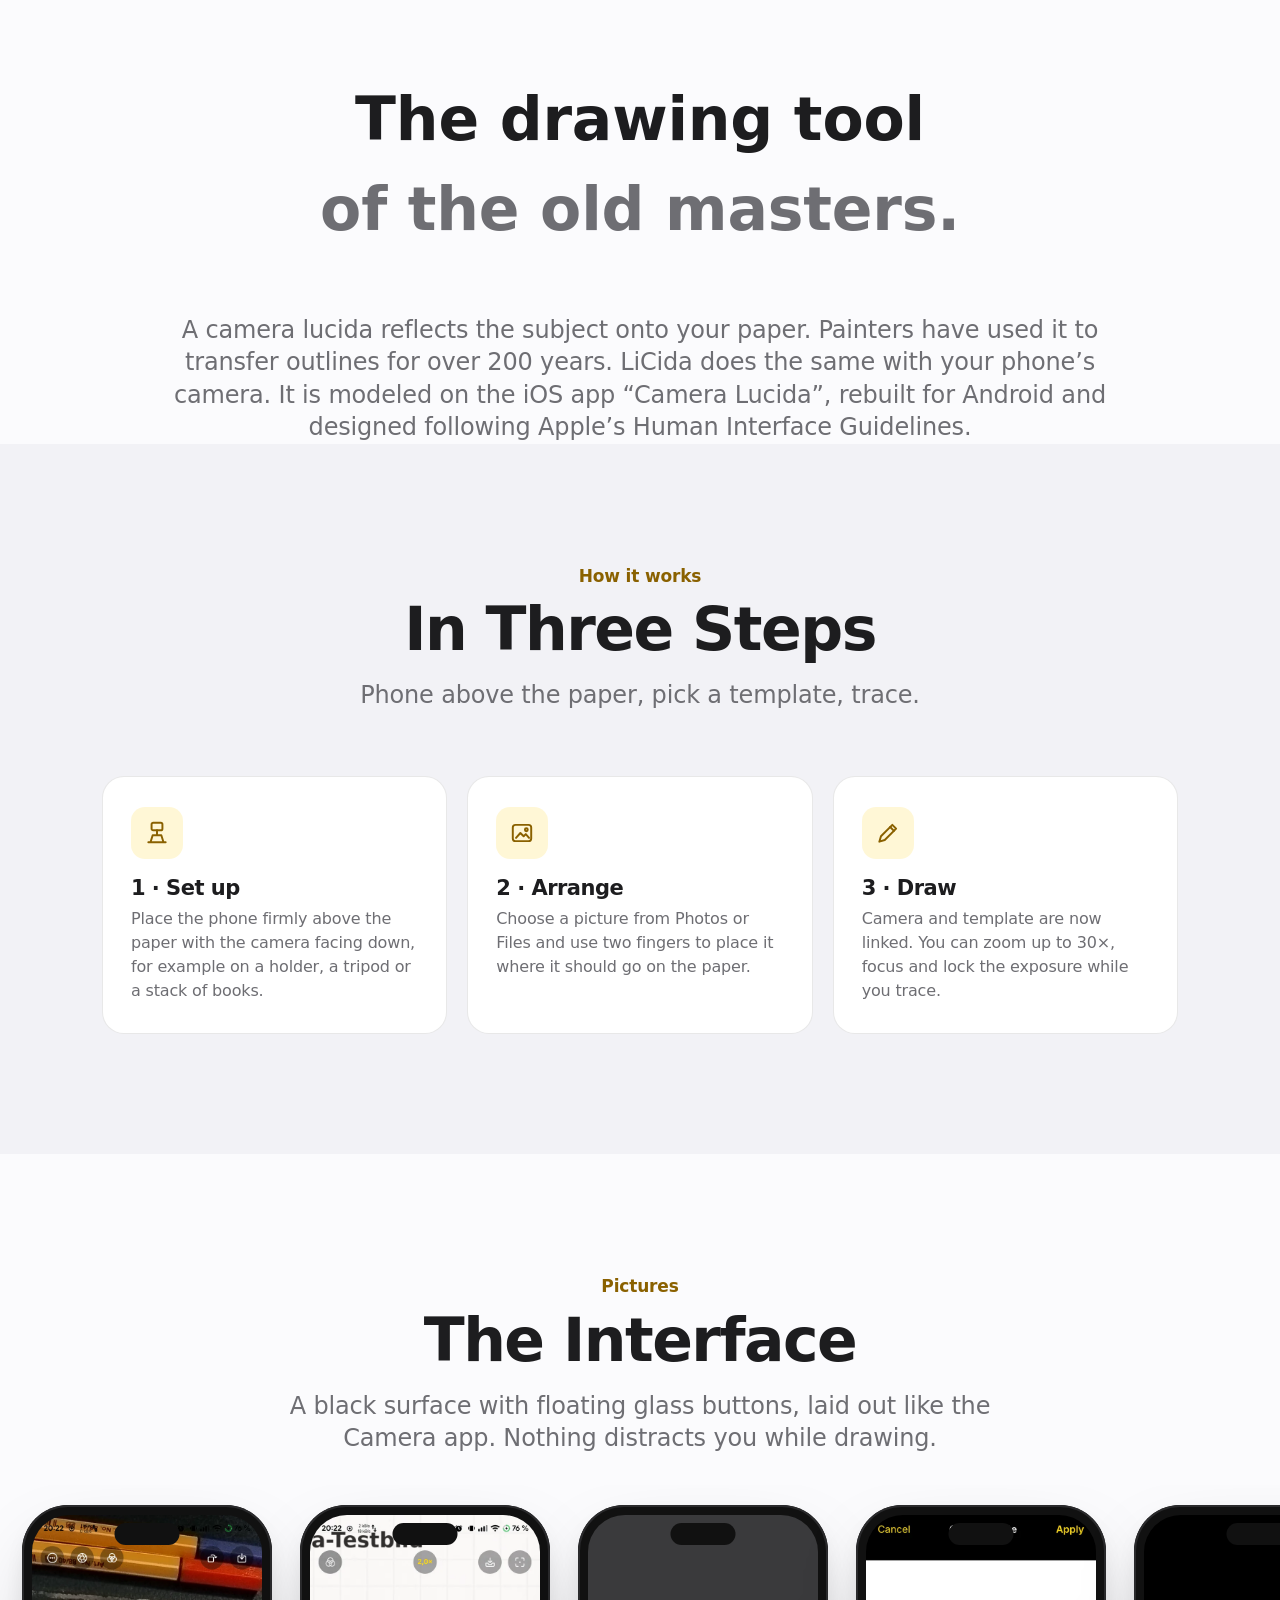
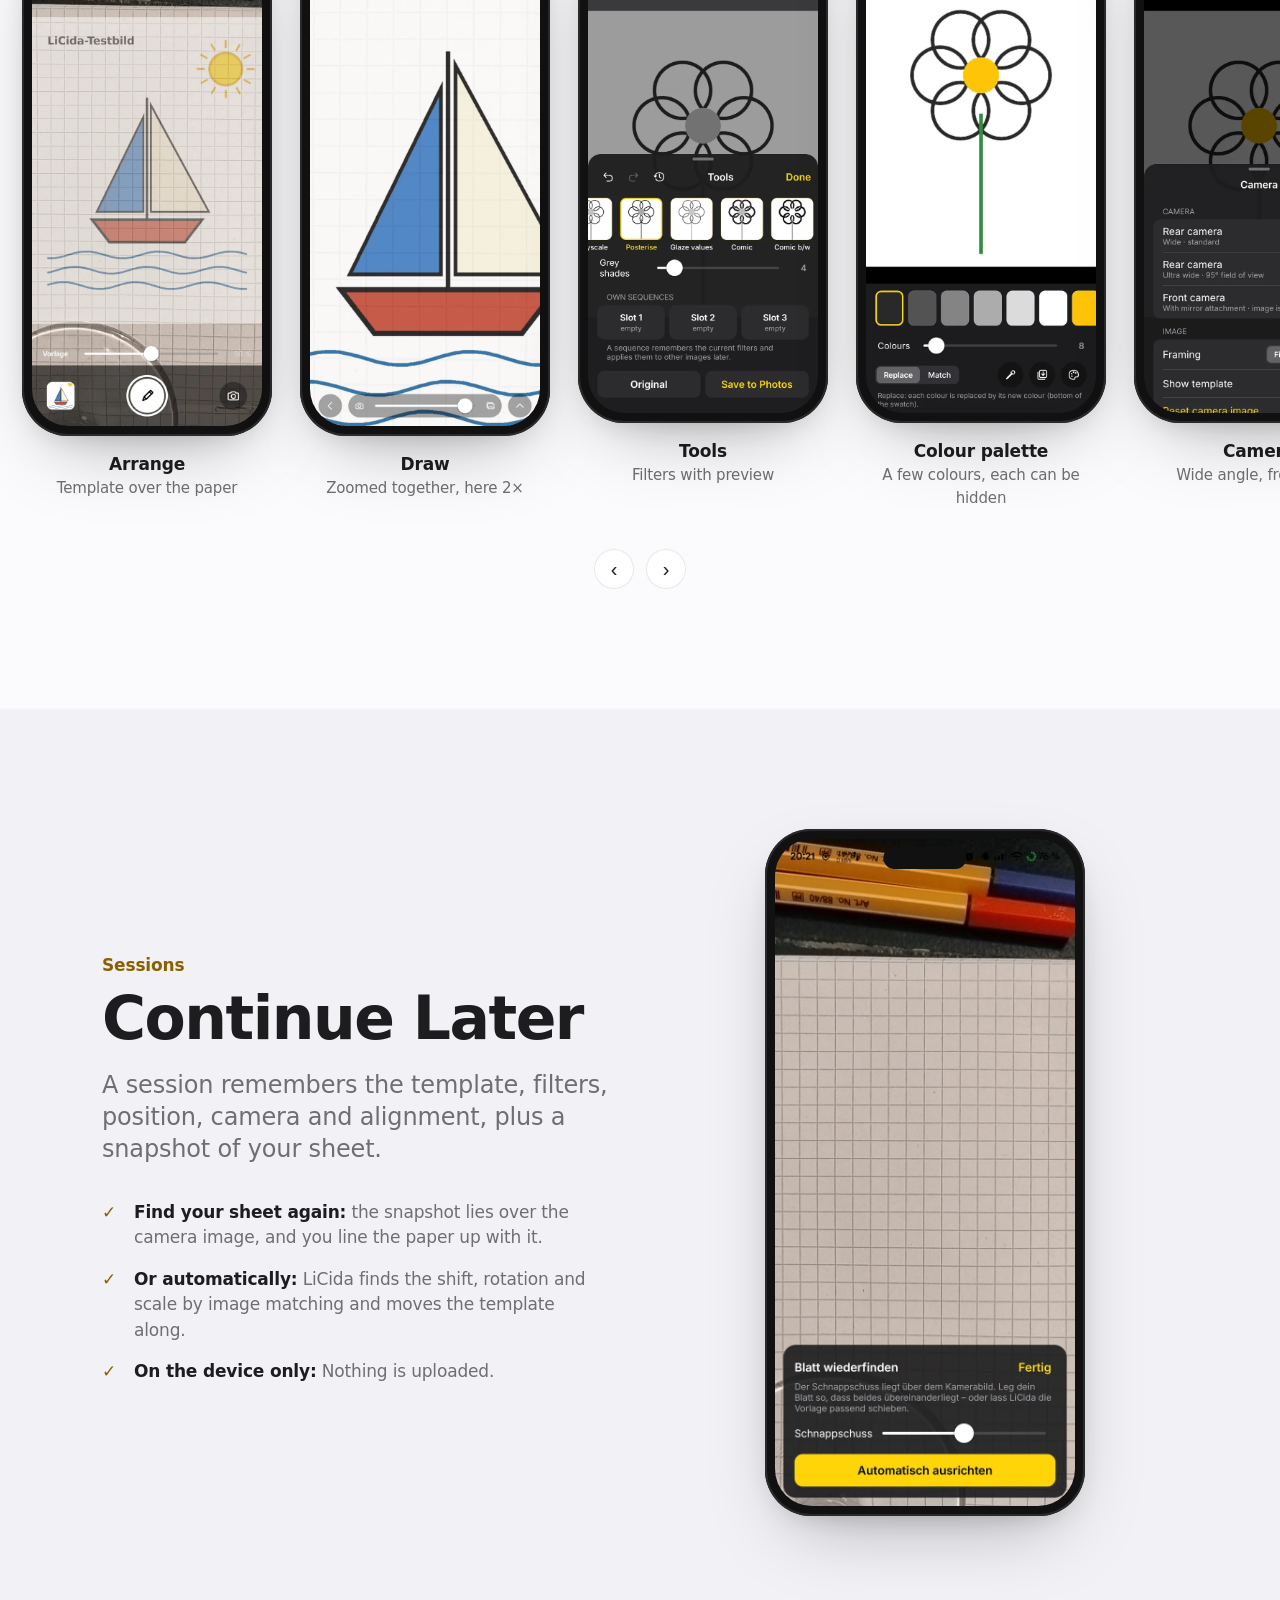
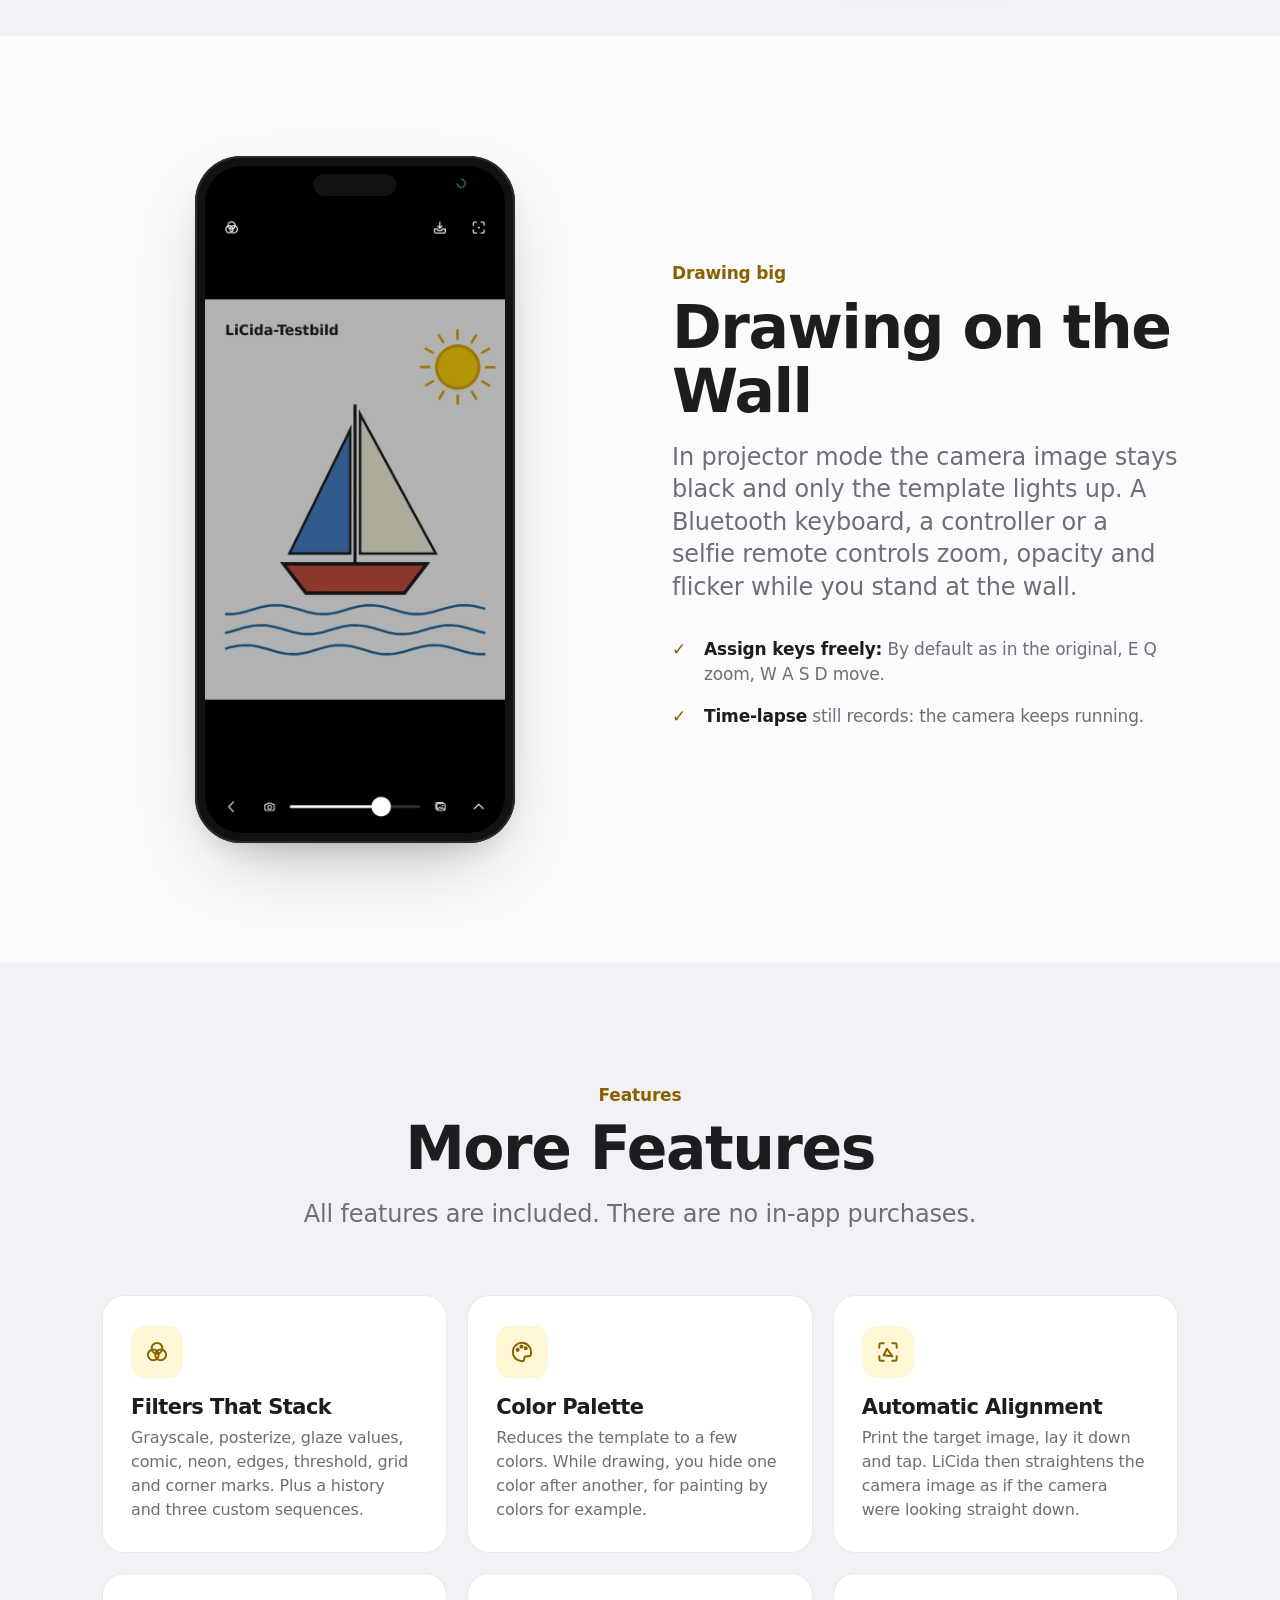
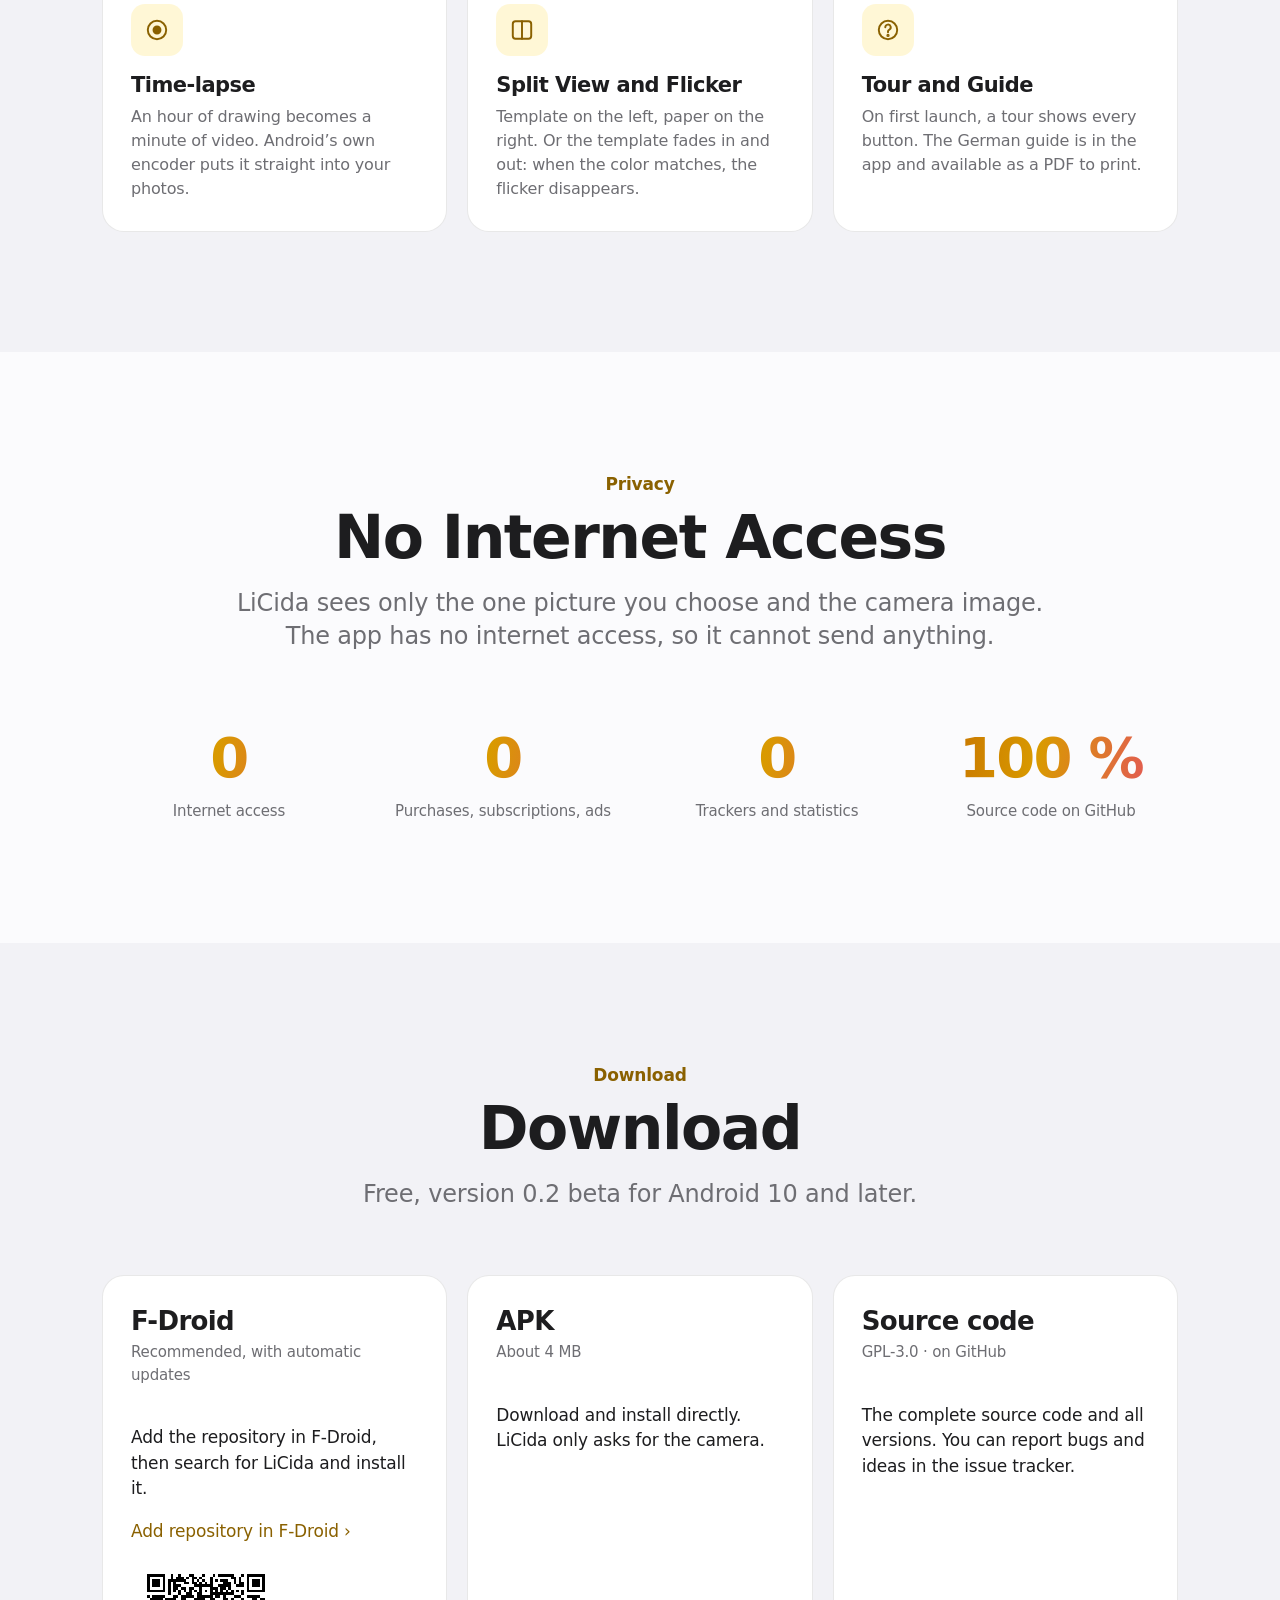
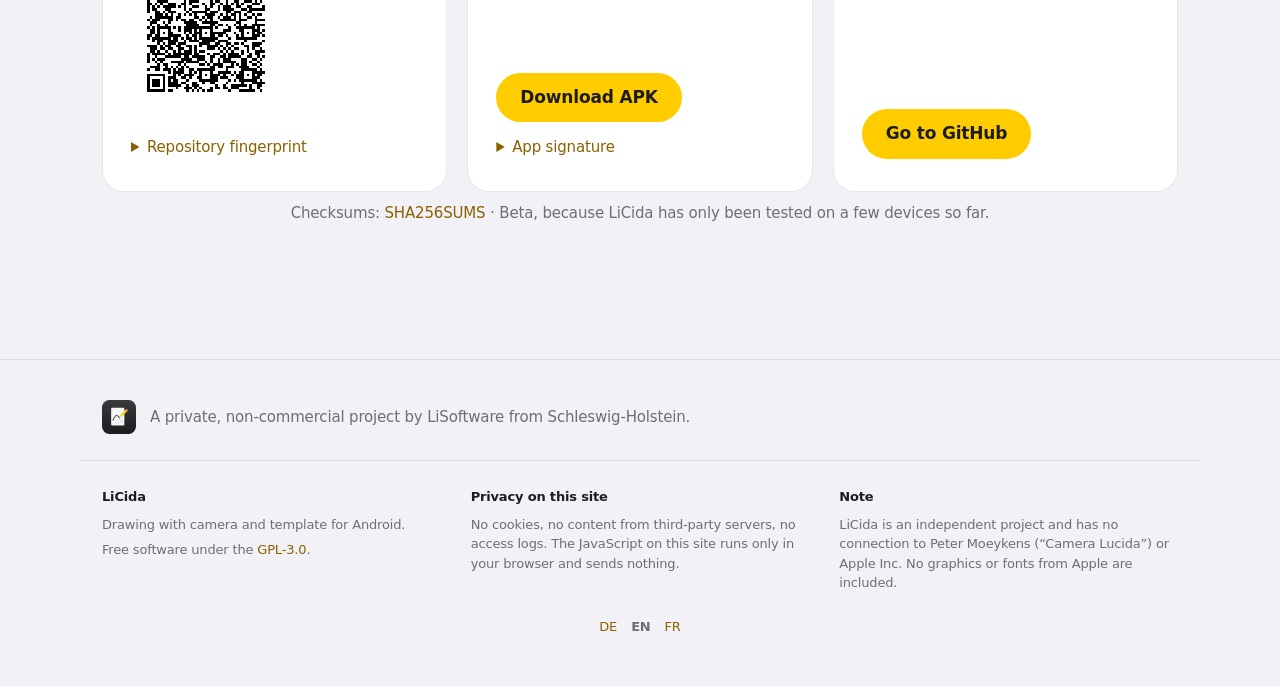
==== commit 1541afe1: "Homepage nach Richards Durchsicht: Bruchstück-Überschriften schlicht („In drei Schritten“, „Später w" ====
--- a/homepage/index.html
+++ b/homepage/index.html
@@ -84,7 +84,7 @@
   <div class="wrap">
     <div class="section-head reveal">
       <p class="eyebrow">So geht's</p>
-      <h2 class="headline">Drei Schritte.</h2>
+      <h2 class="headline">In drei Schritten</h2>
       <p class="lead">Handy über das Papier, Vorlage wählen, nachzeichnen.</p>
     </div>
     <div class="tiles">
@@ -105,7 +105,7 @@
   <div class="carousel" id="pages">
     <figure><div class="phone"><img src="img/einrichten.webp" alt="" loading="lazy"></div><figcaption>Einrichten<span>Vorlage über dem Papier</span></figcaption></figure>
     <figure><div class="phone"><img src="img/zeichnen.webp" alt="" loading="lazy"></div><figcaption>Zeichnen<span>Gekoppelt gezoomt, hier 2×</span></figcaption></figure>
-    <figure><div class="phone"><img src="img/werkzeuge.webp" alt="" loading="lazy"></div><figcaption>Werkzeuge<span>17 Filter mit Vorschau</span></figcaption></figure>
+    <figure><div class="phone"><img src="img/werkzeuge.webp" alt="" loading="lazy"></div><figcaption>Werkzeuge<span>Filter mit Vorschau</span></figcaption></figure>
     <figure><div class="phone"><img src="img/palette.webp" alt="" loading="lazy"></div><figcaption>Farbpalette<span>Wenige Farben, einzeln ausblendbar</span></figcaption></figure>
     <figure><div class="phone"><img src="img/kamera.webp" alt="" loading="lazy"></div><figcaption>Kamera<span>Weitwinkel, Front, USB</span></figcaption></figure>
     <figure><div class="phone"><img src="img/korrektur.webp" alt="" loading="lazy"></div><figcaption>Ausrichten<span>Automatisch mit Zielbild</span></figcaption></figure>
@@ -122,7 +122,7 @@
     <div class="split">
       <div class="reveal">
         <p class="eyebrow">Sitzungen</p>
-        <h2 class="headline">Morgen genau<br>dort weiter.</h2>
+        <h2 class="headline">Später weiterzeichnen</h2>
         <p class="lead">Eine Sitzung merkt sich Vorlage, Filter, Lage, Kamera und Ausrichtung, dazu einen Schnappschuss deines Blatts.</p>
         <ul class="checks">
           <li><b>Blatt wiederfinden:</b> Der Schnappschuss liegt über dem Kamerabild, du legst das Papier passend hin.</li>
@@ -143,10 +143,10 @@
     <div class="split reverse">
       <div class="reveal">
         <p class="eyebrow">Groß zeichnen</p>
-        <h2 class="headline">Für die Wand.<br>Aus der Ferne.</h2>
+        <h2 class="headline">An der Wand zeichnen</h2>
         <p class="lead">Im Projektor-Modus bleibt das Kamerabild schwarz, nur die Vorlage leuchtet. Eine Bluetooth-Tastatur, ein Controller oder ein Selfie-Auslöser steuern Zoom, Deckkraft und Flimmern, während du an der Wand stehst.</p>
         <ul class="checks">
-          <li><b>Jede Taste belegbar.</b> Ab Werk wie im Original: E Q zoomen, W A S D schieben.</li>
+          <li><b>Tasten frei belegen:</b> Ab Werk wie im Original, E Q zoomen, W A S D schieben.</li>
           <li><b>Zeitraffer</b> filmt trotzdem mit: Die Kamera läuft weiter.</li>
         </ul>
       </div>
@@ -243,7 +243,7 @@
 <footer>
   <div class="wrap made">
     <img src="licida.svg" alt="" width="34" height="34">
-    <p>Ein privates, nichtkommerzielles Projekt von Olaf Winkler aus Schleswig-Holstein.</p>
+    <p>Ein privates, nichtkommerzielles Projekt von LiSoftware aus Schleswig-Holstein.</p>
   </div>
   <div class="wrap cols">
     <div>
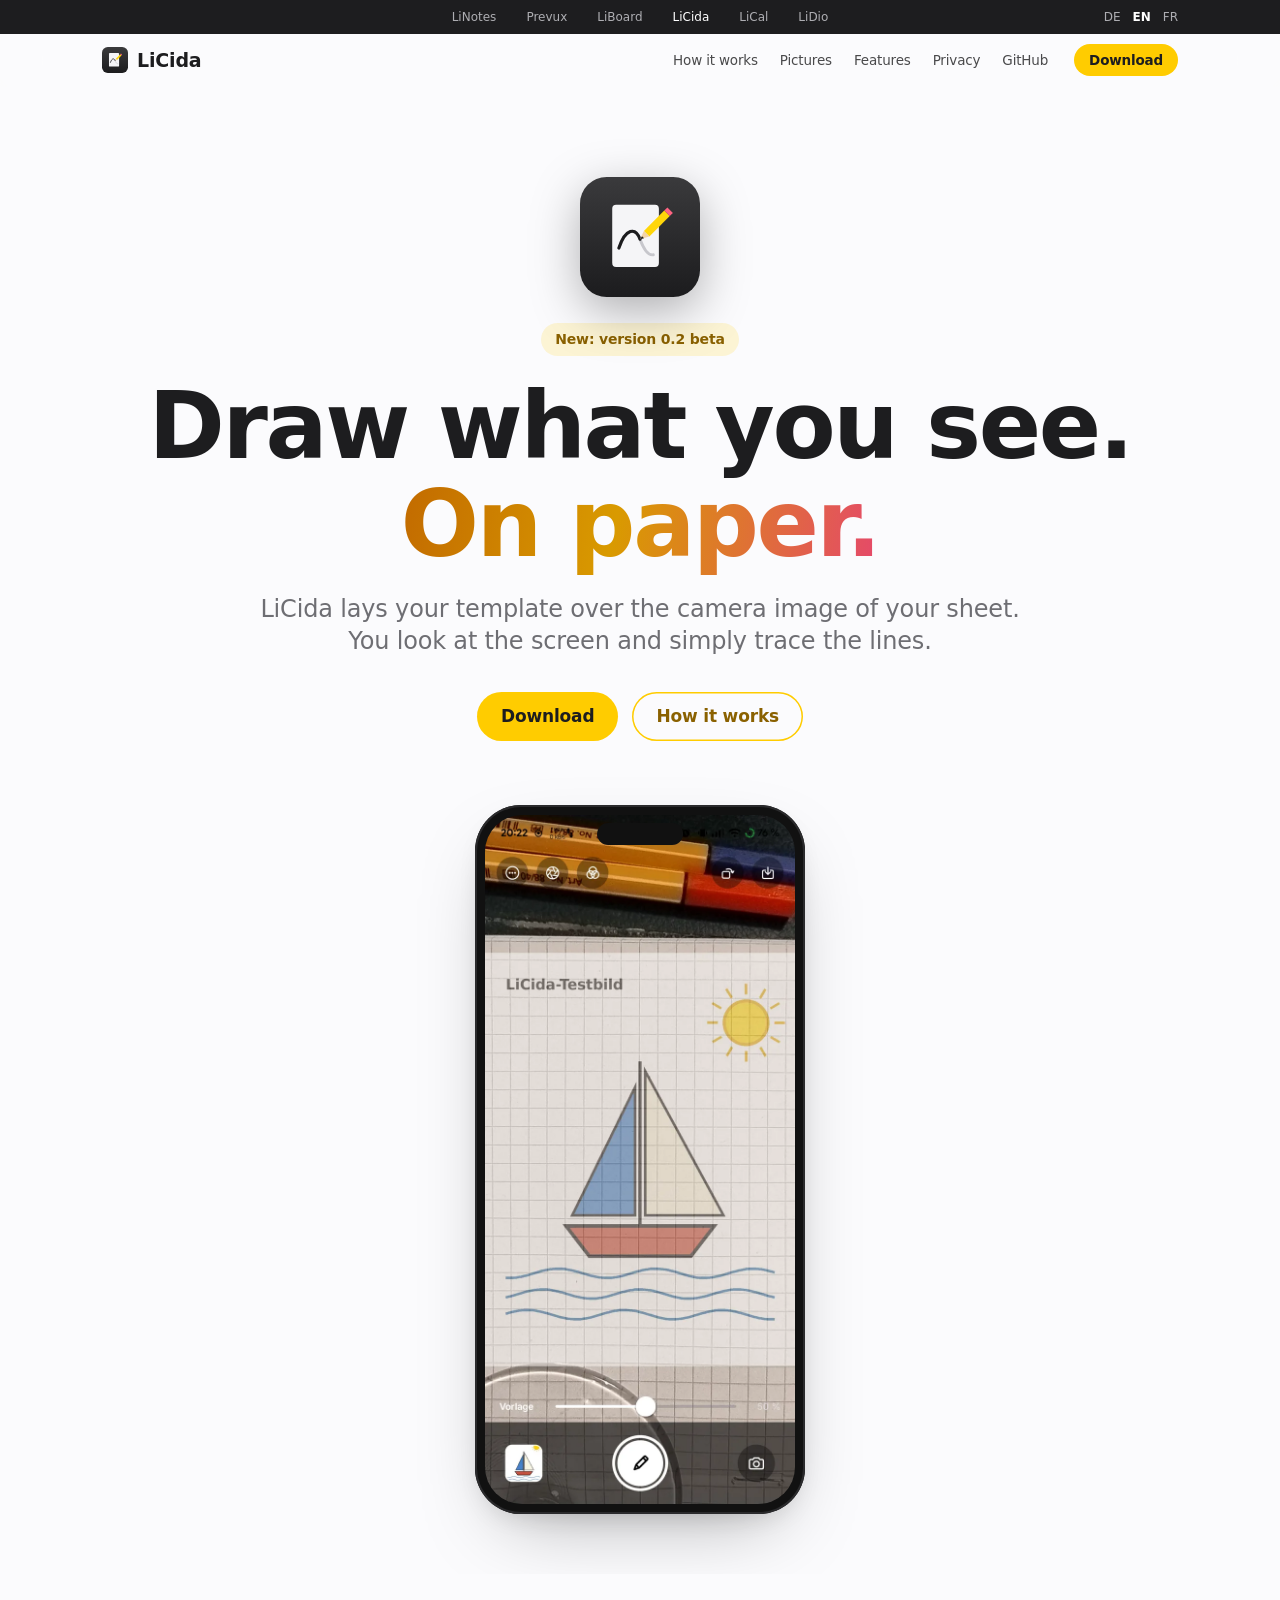
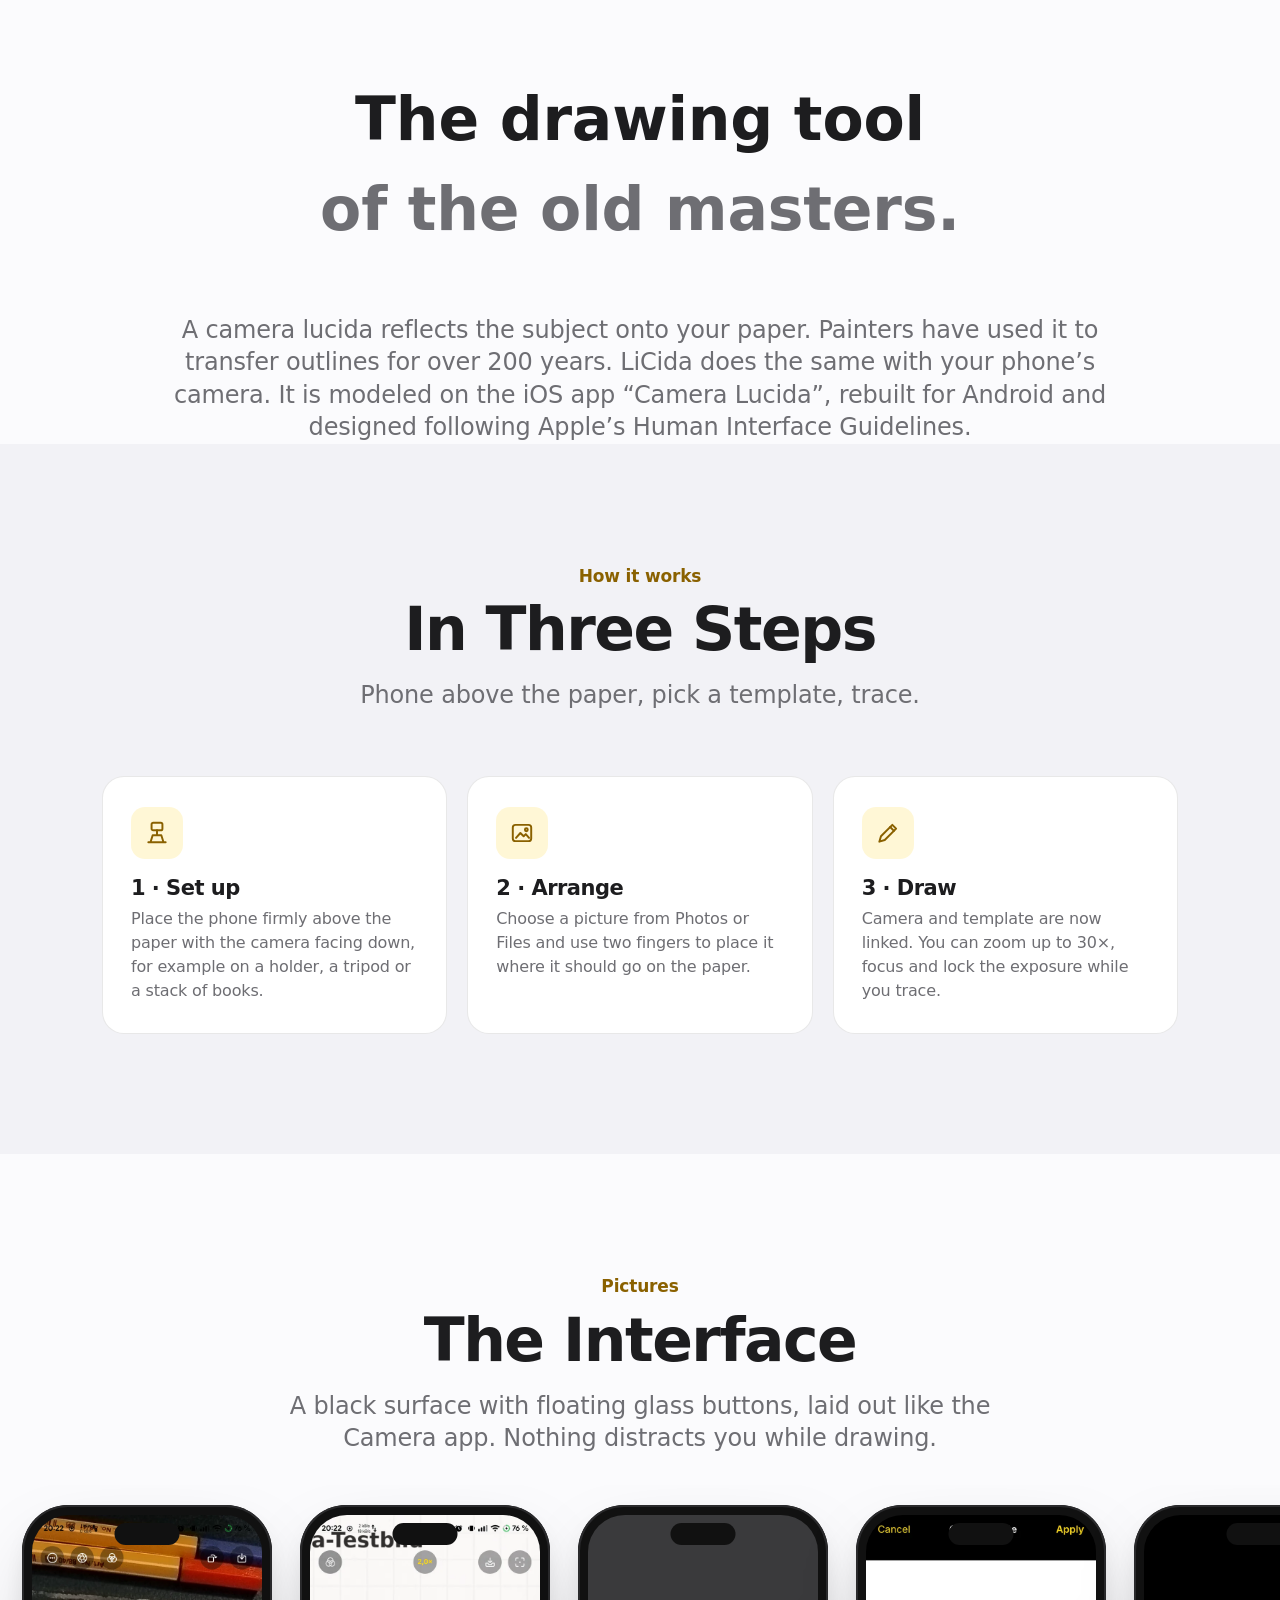
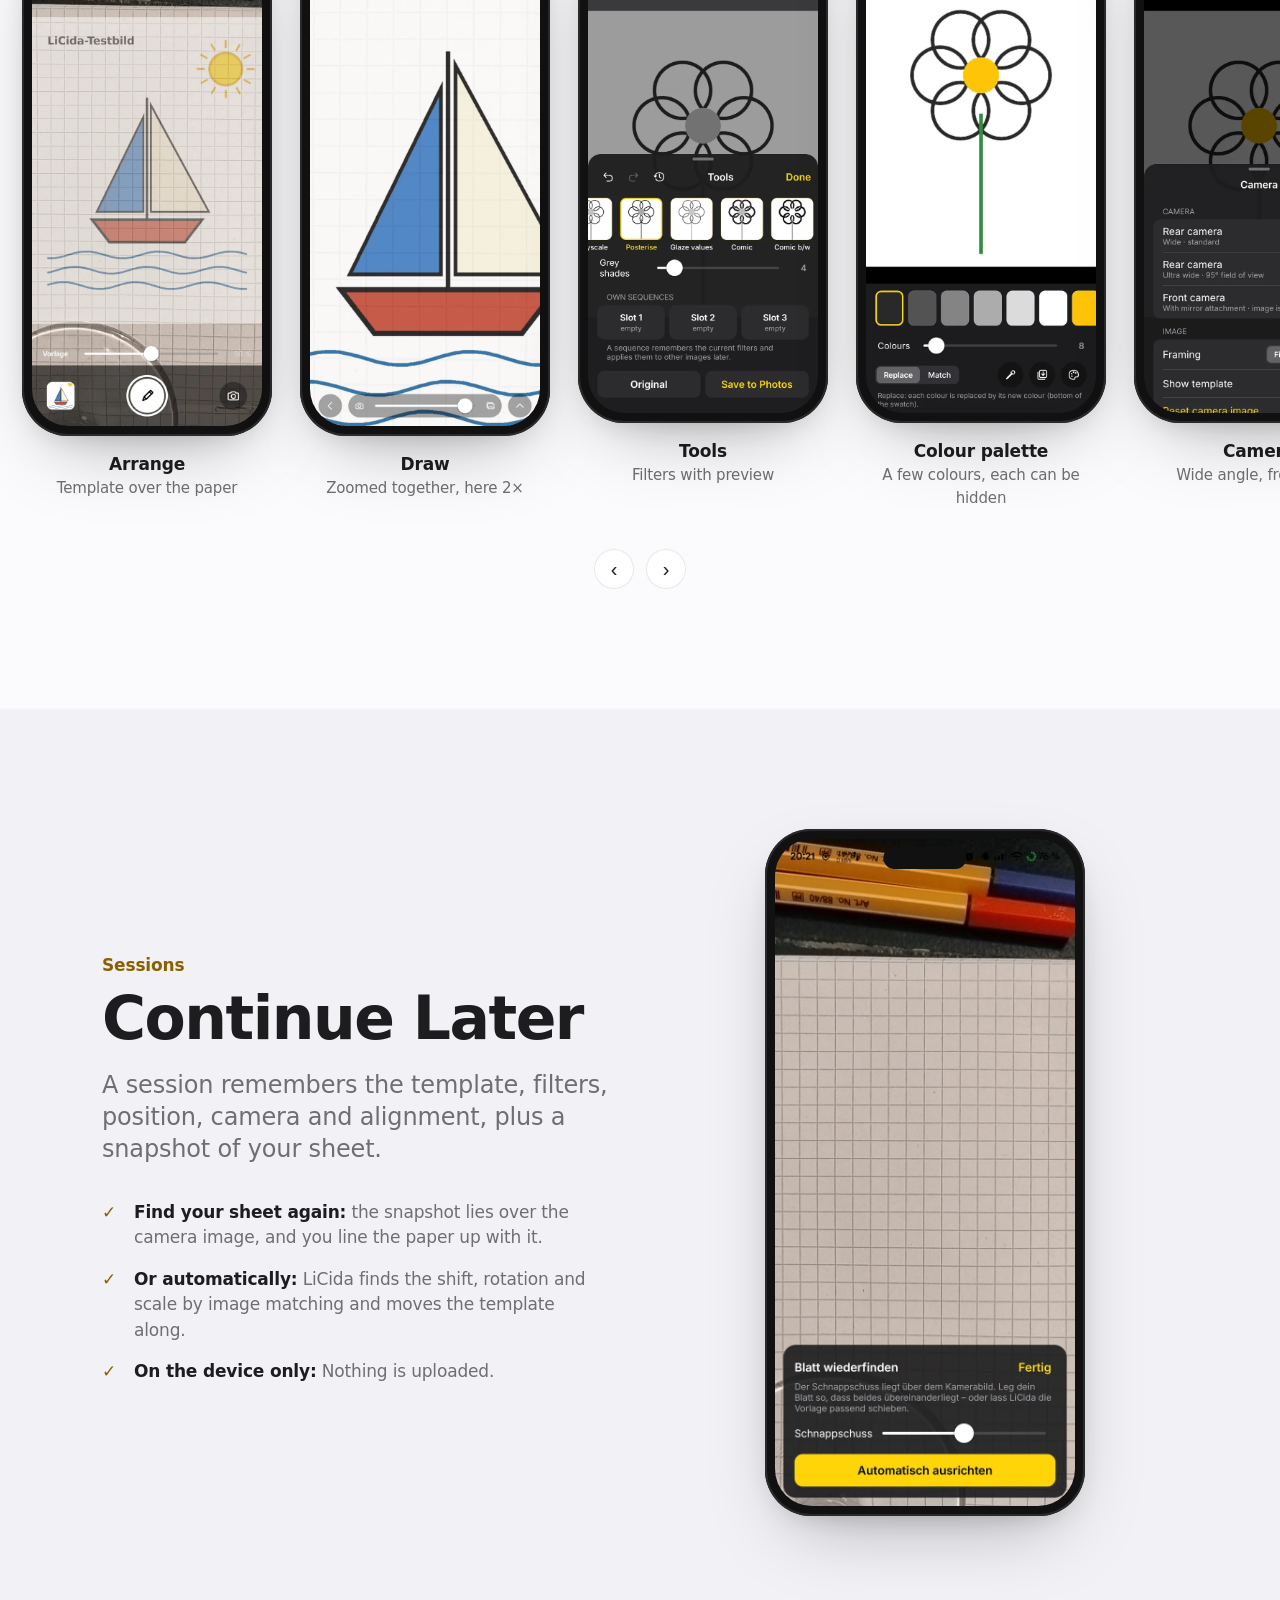
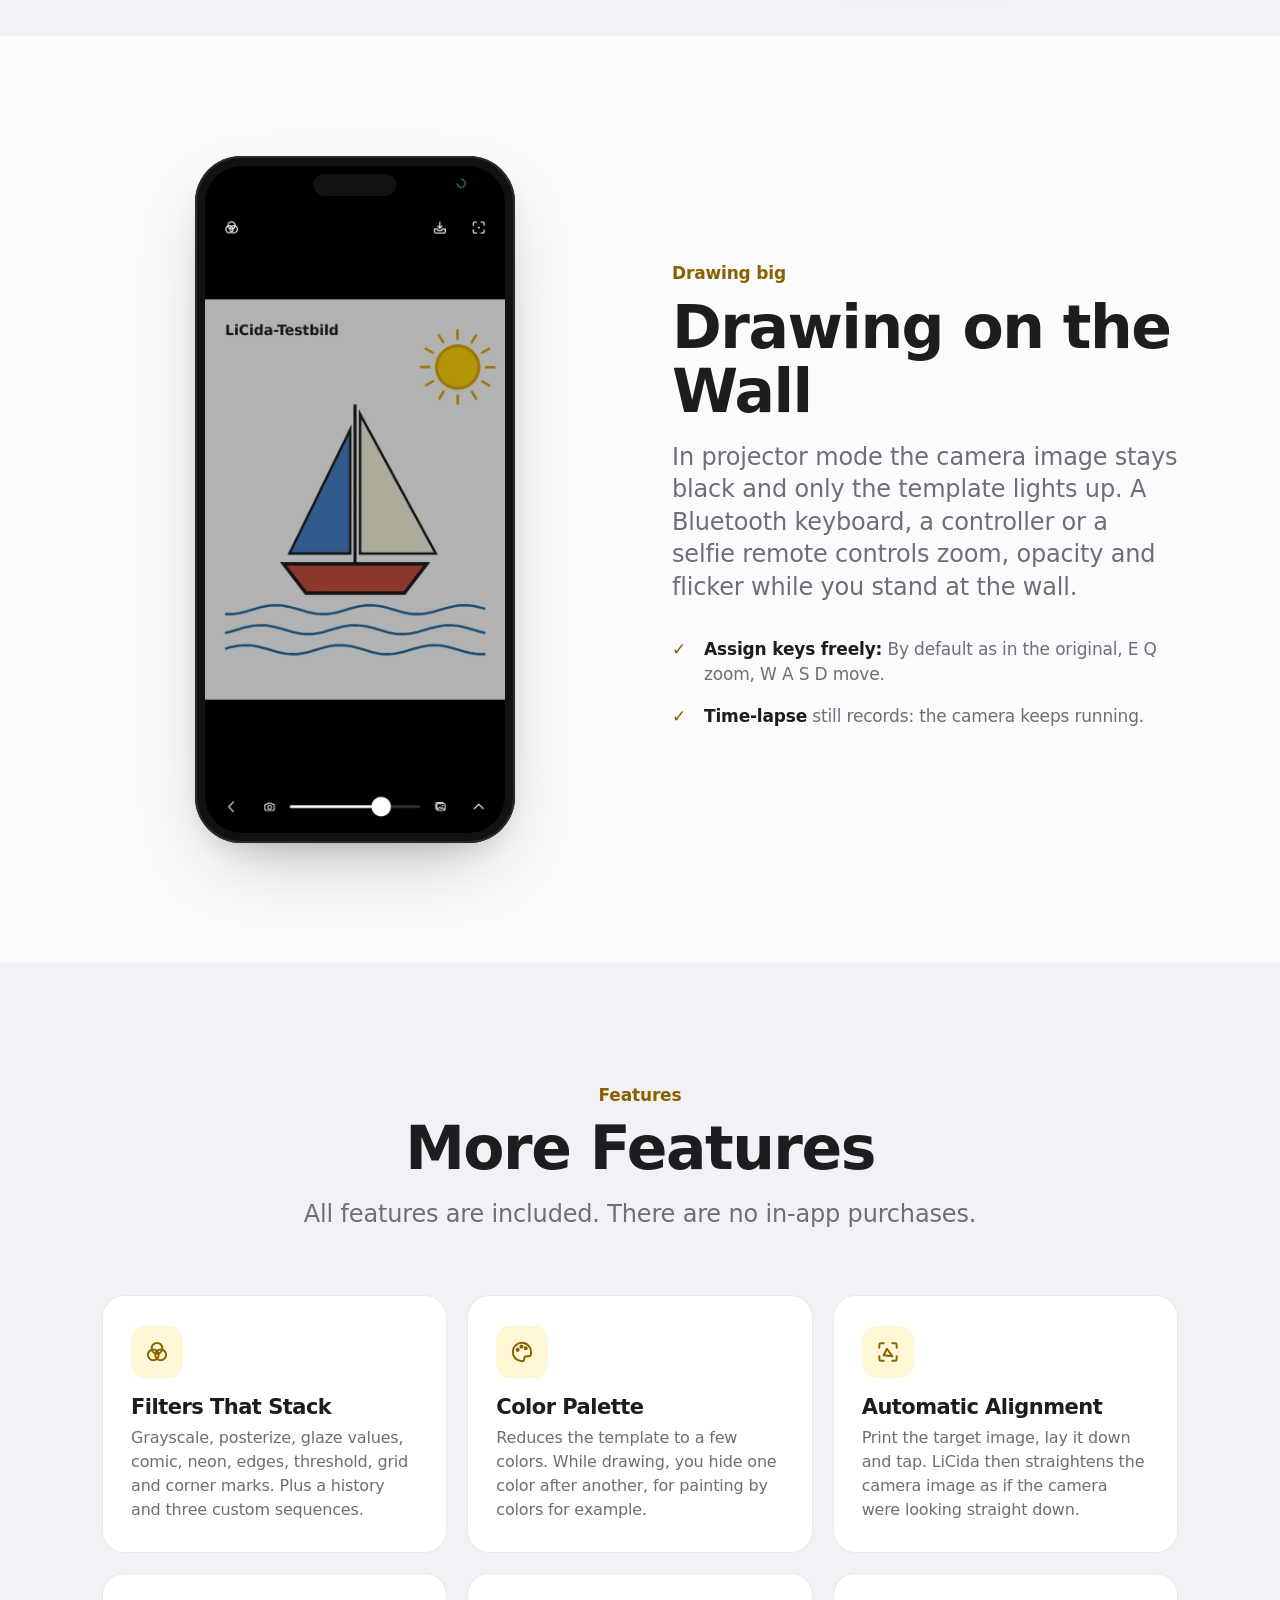
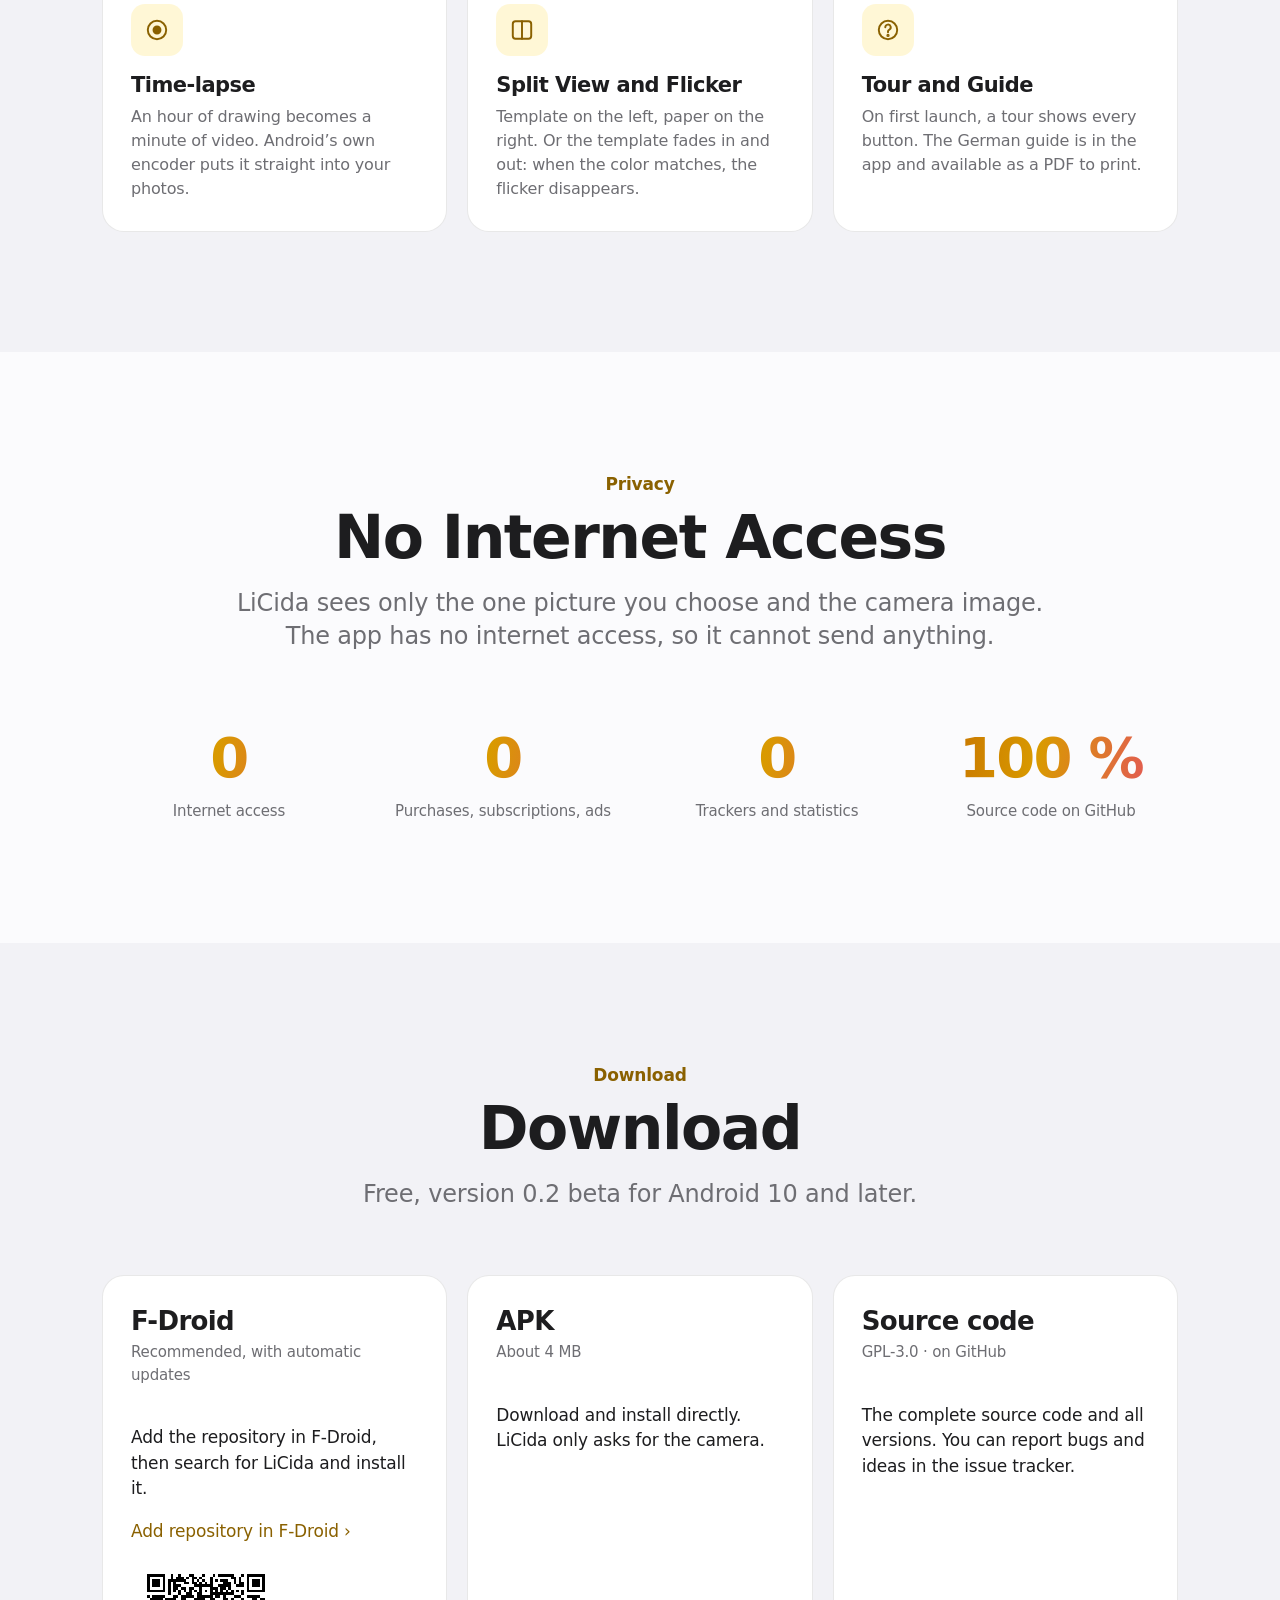
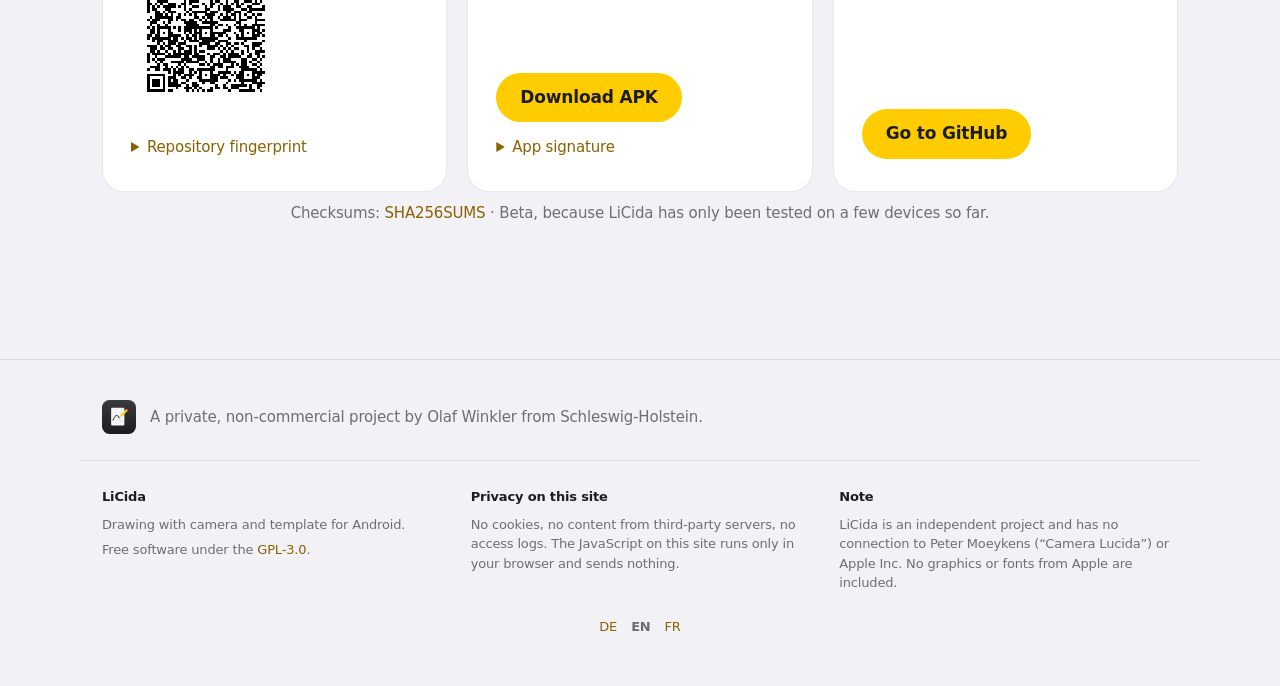
==== commit 518f8ee4: "Homepage nach Richards Durchsicht: Bruchstück-Überschriften schlicht („In drei Schritten“, „Später w" ====
--- a/homepage/index.html
+++ b/homepage/index.html
@@ -243,7 +243,7 @@
 <footer>
   <div class="wrap made">
     <img src="licida.svg" alt="" width="34" height="34">
-    <p>Ein privates, nichtkommerzielles Projekt von LiSoftware aus Schleswig-Holstein.</p>
+    <p>Ein privates, nichtkommerzielles Projekt von Olaf Winkler aus Schleswig-Holstein.</p>
   </div>
   <div class="wrap cols">
     <div>
